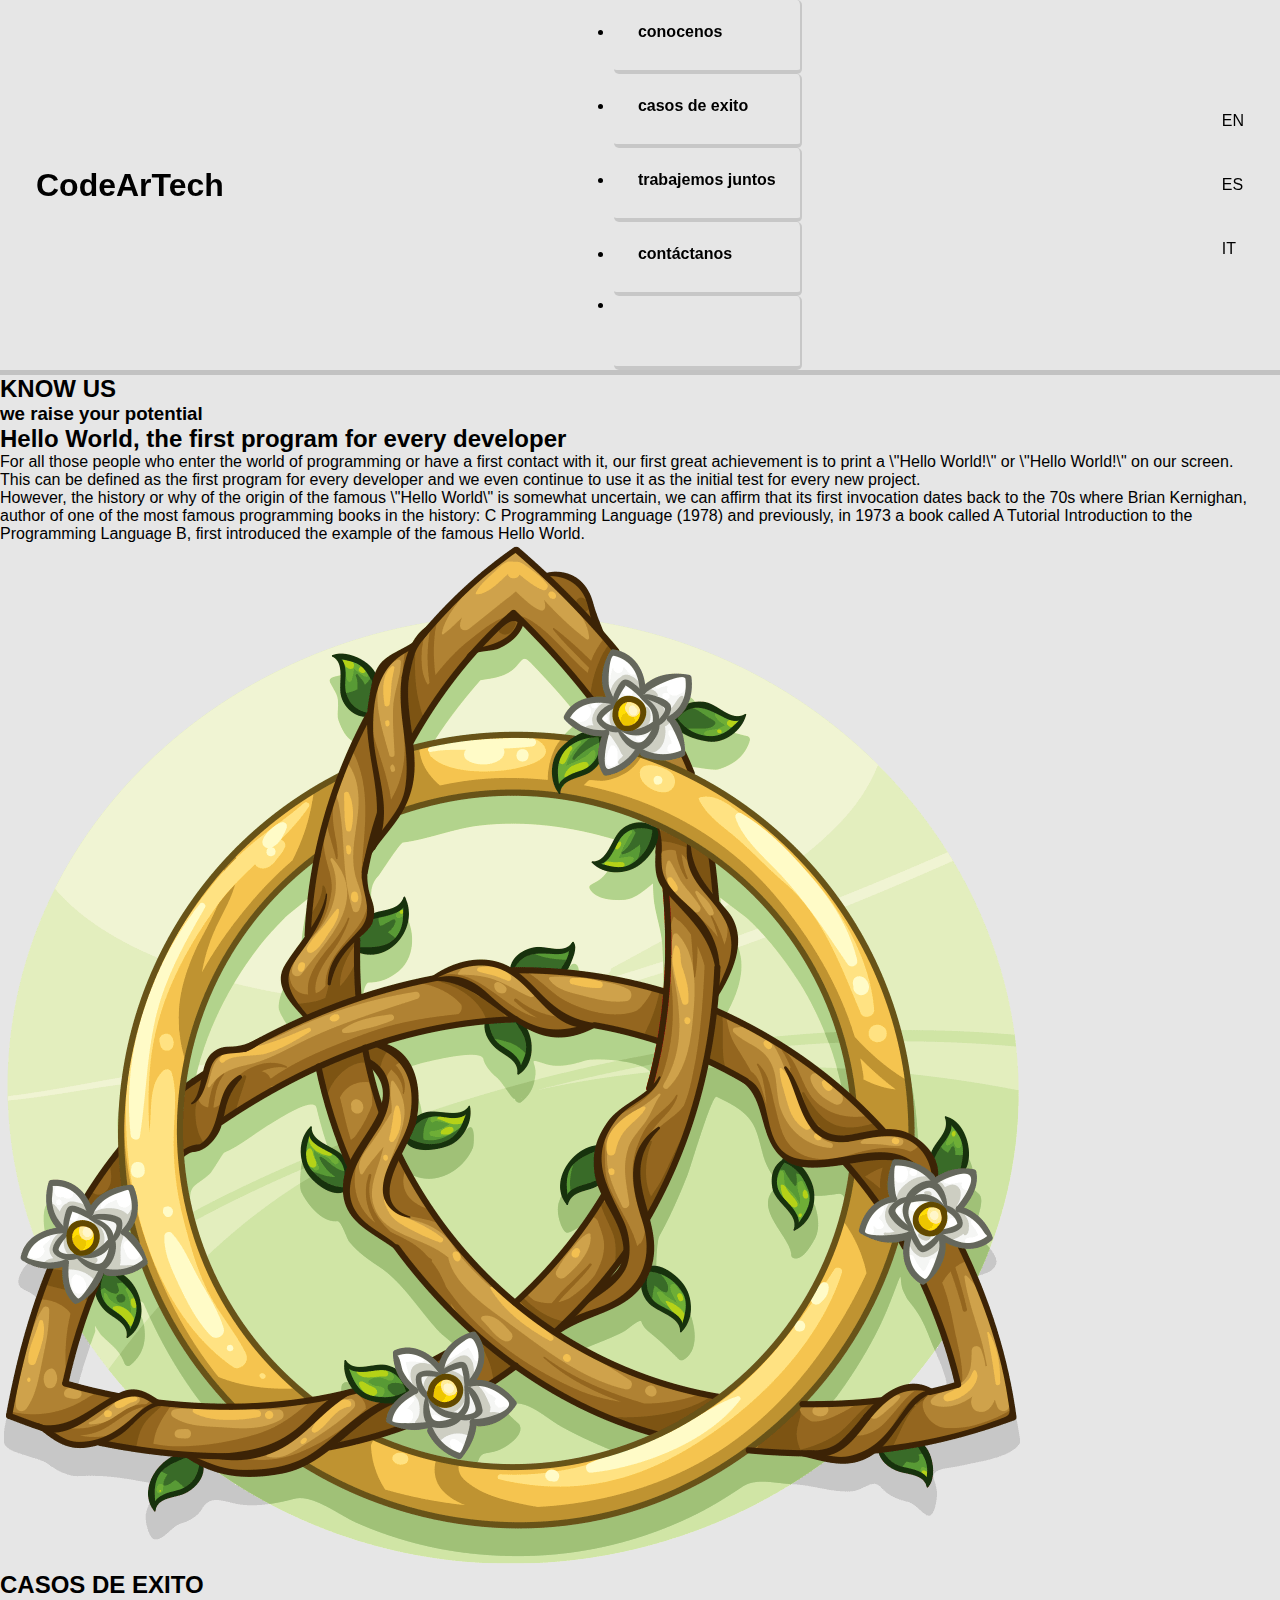
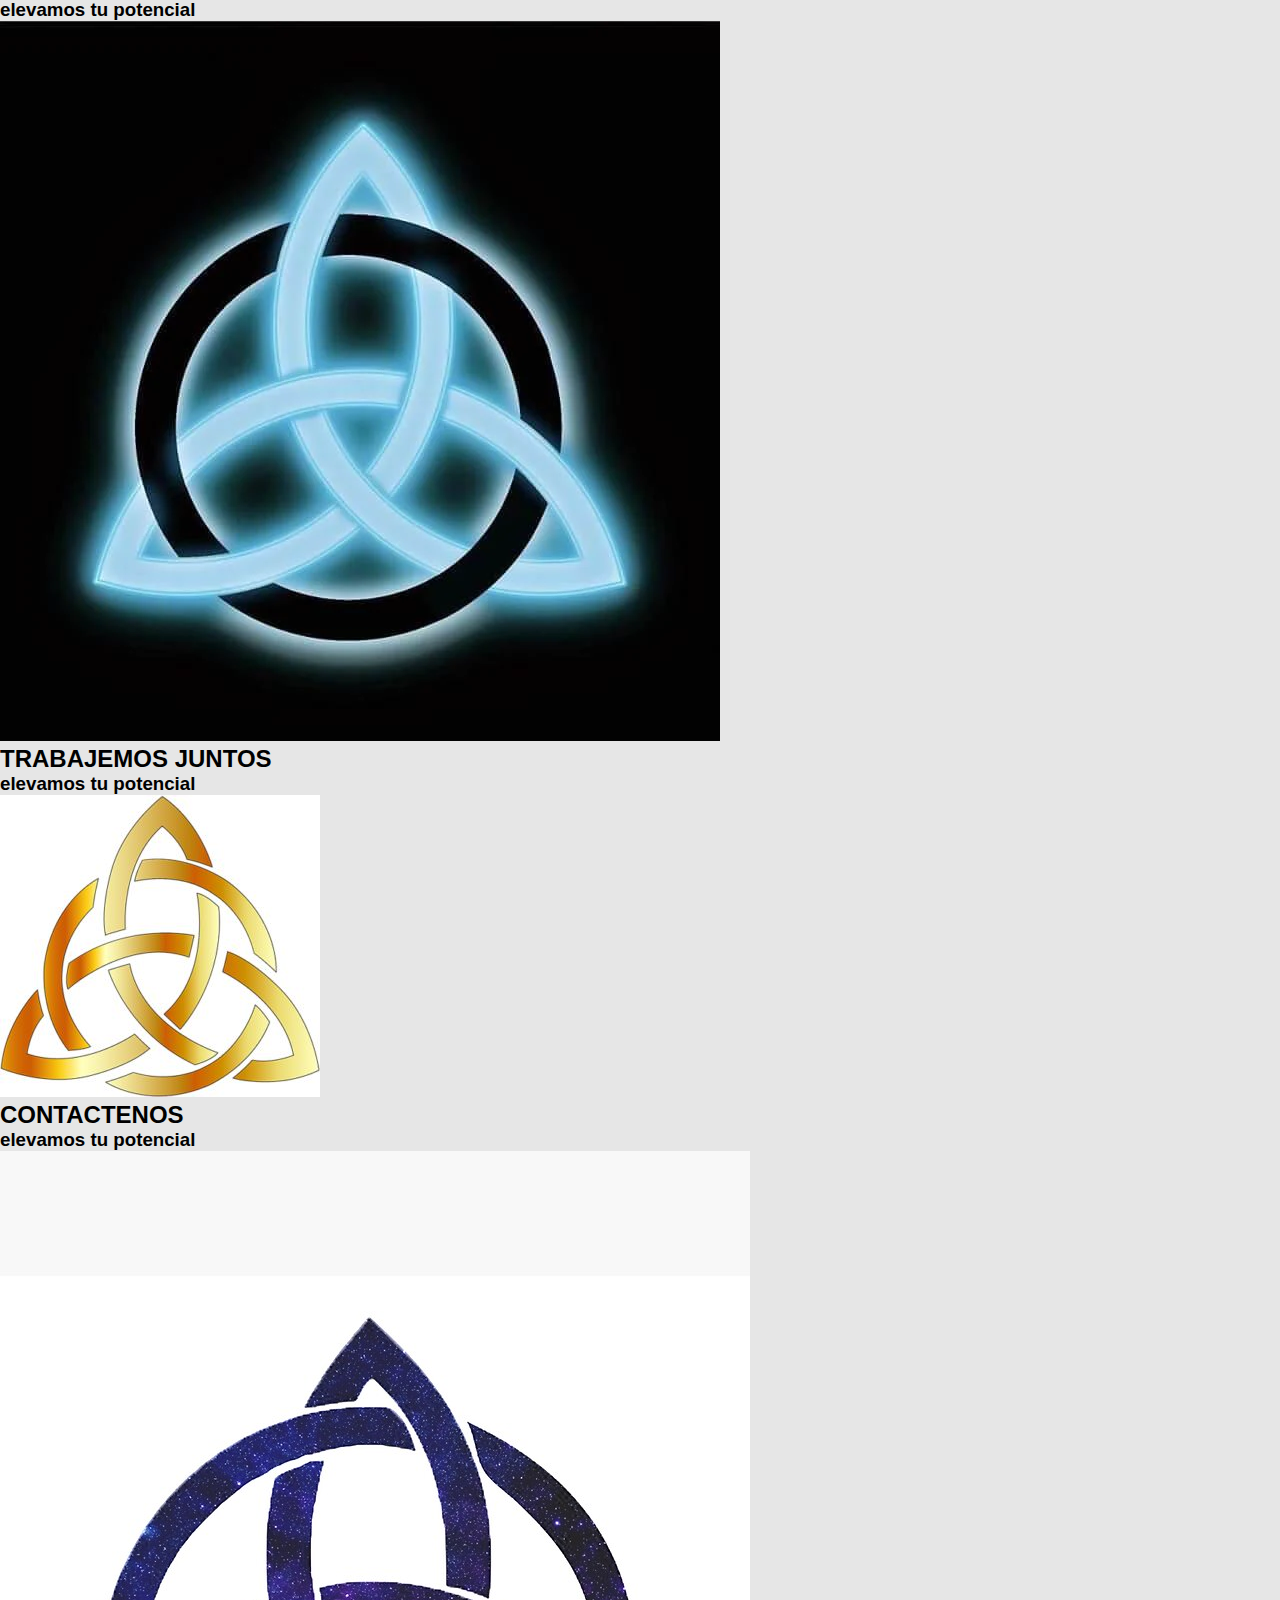
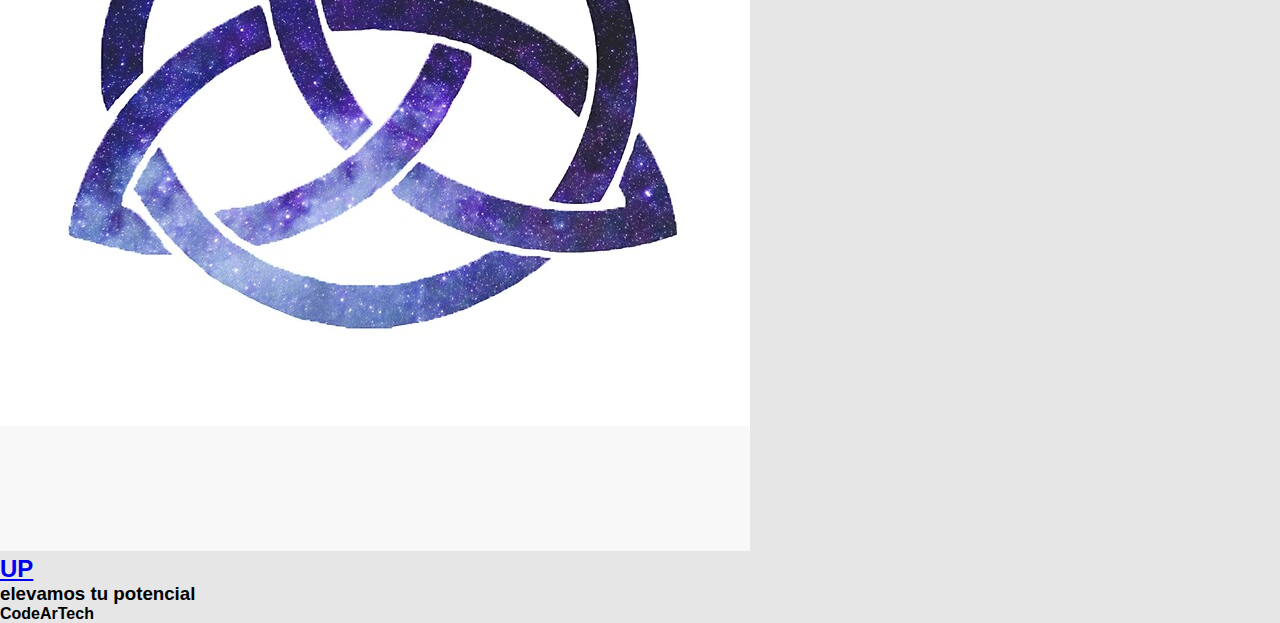
==== index.html @ 5b86128d "Initial commit about CodeAr Tech" ====
<!DOCTYPE html>
<html lang="en">
<head>
    <meta charset="UTF-8">
    <meta http-equiv="X-UA-Compatible" content="IE=edge">
    <meta name="viewport" content="width=device-width, initial-scale=1.0">
    <!--  links -->
    <link rel="stylesheet" href="css/style.css">
    <!--  fonts -->
    <link href="https://fonts.googleapis.com/css2?family=Teko:wght@300&display=swap" rel="stylesheet">
    <title>codeartech</title>
</head>
<body>
    <header class="header container">
        <div>
            <h1 class="h1"><a href="#" title="codeartech" class="a">CodeArTech</a></h1>
        </div>
        <div>
            <nav class="nav">
                <ul class="ul">
                    <li class="li"><a href="#conocenos" class="a">conocenos</a></li>
                    <li class="li"><a href="#casosexito" class="a">casos de exito</a></li>
                    <li class="li"><a href="#trabajemosjuntos" class="a">trabajemos juntos</a></li>
                    <li class="li"><a href="#contactanos" class="a">contáctanos</a></li>
                    <li class="li"><a href="#" class="a"></a></li>
                </ul>
            </nav>
        </div>
        <div class="langWrap">
			<a href="#" language='english' class="active">EN</a>
			<a href="#" language='spanish'>ES</a>
			<a href="#" language='italian'>IT</a>
		</div>
    </header>  

    <main class="main">
        <section class="section" id="conocenos">
            <h2 class="h2 knowUs">KNOW US</h2>
            <h3 class="h3 potential">we raise your potential</h3>
            <div class="content">
                <h2 class="title">Hello World, the first program for every developer</h2>
                <p class="description">For all those people who enter the world of programming or have a first contact with it, our first great achievement is to print a \"Hello World!\" or \"Hello World!\" on our screen. 
                <br>
                This can be defined as the first program for every developer and we even continue to use it as the initial test for every new project. <br>
                However, the history or why of the origin of the famous \"Hello World\" is somewhat uncertain, we can affirm that its first invocation dates back to the 70s where Brian Kernighan, author of one of the most famous programming books in the history: C Programming Language (1978) and previously, in 1973 a book called A Tutorial Introduction to the Programming Language B, first introduced the example of the famous Hello World.</p>
            </div>
            <img src="assets/imgs/triqueta_01.png" alt="triqueta_01">
        </section>

        <section class="section" id="casosexito">
            <h2 class="h2">CASOS DE EXITO</h2>
            <h3 class="h3">elevamos tu potencial</h3>
            <img src="assets/imgs/triqueta_02.webp" alt="triqueta_02">
        </section>

        <section class="section" id="trabajemosjuntos">
            <h2 class="h2">TRABAJEMOS JUNTOS</h2>
            <h3 class="h3">elevamos tu potencial</h3>
            <img src="assets/imgs/triqueta_03.jpg" alt="triqueta_03">
        </section>

        <section class="section" id="contactanos">
            <h2 class="h2">CONTACTENOS</h2>
            <h3 class="h3">elevamos tu potencial</h3>
            <img src="assets/imgs/triqueta_04.jpg" alt="triqueta_04">
        </section>

        <section class="section" id="up">
            <a href="#"><h2 class="h2">UP</h2></a>
            <h3 class="h3">elevamos tu potencial</h3>
        </section>
    </main>
    <footer>
        <h4>CodeArTech</h4>
        
    </footer>
    <script src="js/db.js"></script>
</body>
</html>
---- css/style.css ----
@import url('https://fonts.googleapis.com/css?family=Poppins:200,300,400,500,600,700,800,900&display=swap');
@import url('https://fonts.googleapis.com/css2?family=Montserrat:wght@200;400;600&display=swap');
* {
    margin: 0;
    padding: 0;
}

body {
    background: rgb(230, 230, 230);
    color: #000;
    font-family: 'Monserrat', sans-serif;
    /* font-family: 'Poppins', sans-serif; */
    /* font-family: 'Roboto', sans-serif; */
}

.contenedor {
    width: 100%;
    margin: 0 auto 0 auto;
    /*auto permite centrar nuestra página en forma horizontal*/
    display: grid;
    gap: 20px;
    /*nos ahorramos tenes que poner márgenes entre los elementos*/
    column-gap: 0;

    /*3 columnas: section (con 2 widgets) - sidebar*/
    grid-template-columns: repeat(3, 1fr);

    /*4 filas: header, section, contact-form, footer*/
    grid-template-rows: repeat(4, auto);

    grid-template-areas: "header header header"
        "section section section"
        "codear-info contact contact"
        "footer footer footer";
}

/********* HEADER STYLES *********/
header {
    grid-area: header;
    display: flex;
    align-items: center;
    justify-content: space-between;
    padding: 0 2rem 0 2rem;
    background-color: var(--background-nav);
    border-bottom: solid 5px rgba(0, 0, 0, 0.151);
    position: sticky;
    top: 0;
    z-index: 1;
}

.logo {
    display: flex;
    align-items: center;
}

.img {
    width: 55px;
}

.abrir,
.cerrar {
    display: none;
}

.nav-list {
    list-style-type: none;
    display: flex;
    gap: 1rem;
    border-radius: 0 0 5px 5px;
}

header li {
    font-weight: 800;
    border-bottom: solid 4px rgba(37, 36, 36, 0.151);
    border-right: solid 2px rgba(37, 36, 36, 0.151);
    height: 70px;
    border-radius: 5px;
    margin-right: 30px;
    padding: 0 20px;
}

.nav-list li,
.logo {
    border-radius: 5px;
}

.nav-list li a,
.header a {
    color: rgb(0, 0, 0);
    display: flex;
    padding: 23px 4px;
    text-decoration: none;
}

/*  THEME   DARK  LABEL  -  Estilos del switch */
.header .switch {
    position: relative;
    display: inline-block;
    background-color: var();
    width: 60px;
    height: 34px;
}

.header .switch input {
    opacity: 0;
    width: 0;
    height: 0;
}

.header .switch .deslizar {
    position: absolute;
    cursor: pointer;
    top: 0;
    left: 0;
    right: 0;
    bottom: 0;
    background-color: var(--background-slider);
    /* fondo del slider */
    -webkit-transition: .4s;
    transition: .4s;
    border-radius: 34px;
}

.header .switch .deslizar:before {
    position: absolute;
    content: "";
    height: 26px;
    width: 26px;
    left: 4px;
    bottom: 4px;
    background-color: var(--background-nav);
    /* color del boton */
    -webkit-transition: .4s;
    transition: .4s;
    border-radius: 50%;
}

input:checked+.deslizar {
    background-color: var(--background-slider);
    /* fondo del slider */
}

input:checked+.deslizar:before {
    -webkit-transform: translateX(26px);
    -ms-transform: translateX(26px);
    transform: translateX(26px);
}

/********* MAIN STYLES *********/
.contenedor>div,
.contenedor .header,
.contenedor .section,
.contenedor .slider,
.contenedor .section-2 .contenedor .carrousel,
.contenedor .section-4 {
    padding: 20px;
    border-radius: 4px;
}

.contenedor .codear-info {
    padding: 20px;
    border-radius: 4px 0 0 4px;
}

.contenedor .contact {
    padding: 20px;
    border-radius: 0 4px 4px 0;
}

.contenedor .section-1,
.contenedor .slider,
.contenedor .carrousel {
    margin-bottom: 12px;
}

.contenedor .section-1,
.contenedor .slider,
.contenedor .carrousel,
.contenedor .section-4 {
    padding: 50px 70px;
    grid-area: section;
}

.contenedor .section {
    background: #fff;
    grid-area: section;
}

/* Seccion 1 */
.contenedor .section-1 {
    background: #7eeeba;
}

/* Seccion 2 */
.contenedor .slider {
    background: #f8a81d;
    /* max-width: 120em; */
    padding: 2em;
    /* width: 1280px; */
    overflow: hidden;
}

.contenedor .slider ul {
    display: flex;
    margin-top: 2em;
    /* padding: 2em; */
    width: 400%;
    background: space;
    flex-flow: row nowrap;
    justify-content: space-around;
    align-items: center;
    animation: slide 20s infinite alternate ease-in-out;
}

.contenedor .slider li {
    width: 100%;
    list-style: none;
    /* margin: 1em 0 0; */
    padding: .4em;
    display: flex;
    flex-flow: row nowrap;
    justify-content: center;
    align-items: center;
}

.img_y_texto {
    position: relative;
    display: inline-block;
}

.nombreseccion {
    position: absolute;
    /* top: 30%; */
    color: rgb(0, 0, 0);
    font-weight: 800;
    background-color: #77a0faf8;
    border-radius: 5px;
    border-bottom: #00000096 solid 2px;
    border-right: #00000096 solid 2px;
}

.nombreseccion a {
    text-decoration: none;
}

.contenedor .slider img {
    /* width: calc(100% / 2 - 2em ); */
    min-height: 10vh;
    max-height: 40vw;
    background-color: #00b2e9;
    outline: #00000013 10px solid;
}

@keyframes slide {
    0% {
        margin-left: 0;
    }

    20% {
        margin-left: 0;
    }

    25% {
        margin-left: -100%;
    }

    45% {
        margin-left: -100%;
    }

    50% {
        margin-left: -200%;
    }

    70% {
        margin-left: -200%;
    }

    75% {
        margin-left: -300%;
    }

    100% {
        margin-left: -300%;
    }
}

/* Seccion 3 */
.carrousel {
    background-color: lightskyblue;
    max-width: 120em;
    /* padding: 2em; */
    overflow: hidden;
}

.carrousel h1 {
    text-align: center;
}

.carrousel .grande {
    width: 300%;
    margin-top: 2em;
    background: space;
    background-color: rgba(255, 166, 0, 0.582);
    display: flex;
    flex-flow: row nowrap;
    justify-content: space-around;
    align-items: center;
    padding: 2em 0 2em 0;
    border-radius: 5px;
    outline: #00000013 10px solid;
    /* Transición del carrousel */
    transition: all .5s ease;
    transform: translateX(0%);
}

.carrousel .carr_img {
    width: calc(100% / 3 - 2em);
    min-height: 5vh;
    min-width: 300px;
    max-width: 30vw;
    background-color: lime;
    outline: #00000013 10px solid;
}

.carrousel .puntos {
    width: 100%;
    margin: 1em 0 0;
    padding: .4em;
    display: flex;
    flex-flow: row nowrap;
    justify-content: center;
    align-items: center;
    list-style-type: none;
}

.carrousel .punto {
    width: 2em;
    height: 2em;
    margin: .2em;
}

.carrousel .punto.activo i {
    color: blueviolet !important;
}

/* Seccion 4 */
.contenedor .section-4 {
    background: royalblue;
}

/********/
/********/
@keyframes scroll {
    0% {
        transform: translateX(0);
    }

    100% {
        transform: translateX(calc(-250px * 7));
    }
}

.contenedor .section-4 .slider-block {
    background: transparent;
    /*box-shadow: 0 10px 20px -5px rgba(0, 0, 0, 0.125);*/
    height: 100px;
    margin: auto;
    overflow: hidden;
    position: relative;
    width: 100%;
}

.contenedor .section-4 .slider-block::before,
.contenedor .section-4 .slider-block::after {
    background: linear-gradient(to right, #F9FCFE 0%, rgba(255, 255, 255, 0) 100%);
    content: "";
    height: 100px;
    position: absolute;
    width: 200px;
    z-index: 2;
}

.contenedor .section-4 .slider-block::after {
    right: 0;
    top: 0;
    transform: rotateZ(180deg);
}

.contenedor .section-4 .slider-block::before {
    left: 0;
    top: 0;
}

.contenedor .section-4 .slider-block .slide-track {
    animation: scroll 40s linear infinite;
    display: flex;
    width: calc(250px * 14);
}

.contenedor .section-4 .slider-block .slide-block {
    height: 100px;
    width: 250px;
}

.contenedor .section-4 .slider-block {
    background: transparent;
    /*box-shadow: 0 10px 20px -5px rgba(0, 0, 0, 0.125);*/
    height: 100px;
    margin: auto;
    overflow: hidden;
    position: relative;
    width: 100%;
}

.contenedor .section-4 .slider-block::before,
.contenedor .section-4 .slider-block::after {
    background: linear-gradient(to right, #F9FCFE 0%, rgba(255, 255, 255, 0) 100%);
    content: "";
    height: 100px;
    position: absolute;
    width: 200px;
    z-index: 2;
}

/****************
    contact     form
*****************/
.codear-info {
    background: rgb(97, 177, 243);
    /* agrego imagen fondo del tamanio de caja codear-info mas propiedades */
    background-image: url("../assets/imgs/remote_workers_at_lake.jpg");
    background-size: cover;
    background-repeat: no-repeat;
    background-position: center center;

    grid-area: codear-info;
    letter-spacing: 1px;
}

.codear-info span,
.header span,
footer span {
    color: aliceblue;
}

.codear-info h2,
.codear-info ul {
    color: #fff;
    margin: 0 0 1rem 0;
    text-align: center;
    list-style: none;
}

.codear-info ul li {
    list-style: none;
    padding: 0;
    text-align: left;
}

.codear-info h2,
.header h2,
footer h2 {
    color: rgb(22, 53, 104);
}

/****************
    Form styles
*****************/
.contact {
    background: lightskyblue;
    grid-area: contact;
}

.contact form {
    display: grid;
    grid-template-columns: 1fr 1fr;
    grid-gap: 20px;
}

.contact p {
    margin: 00;
}

.contact label {
    display: block;
}

.contact .full {
    grid-column: 1/3;
}

.contact input,
.contact textarea,
.contact button {
    width: 90%;
    border: 1px solid #FDD692;
    padding: 1em;
}

.contact button {
    background: rgb(97, 177, 243);
    cursor: pointer;
    border: 0;
    text-transform: capitalize;
    font-weight: 800;
}

/******ANIMACIÓN/TRANSICIÓN********/

.contact button:hover,
.contact button:focus {
    background: rgb(1, 62, 160);
    color: #fff;
    transition: 1s ease-in-out;
}

.nav-list li:hover,
.logo:hover,
.valor:hover,
.casos:hover,
.conocenos:hover,
.contactanos:hover {
    background: rgba(65, 105, 225, 0.171);
    color: #fff;
    transition: 0.5s ease-in-out;
}

.redes i:hover {
    color: rgb(65, 105, 225) !important;
}

/*  FIN     contact     form    */

/***************
 FOOTER
 **************/
.footer {
    background: rgb(82, 133, 243);
    color: #fff;
    text-decoration: none;
    font-size: 12px;
    grid-area: footer;
    font-weight: bold;
    background-color: var(--background-nav);
    border-top: solid 5px rgba(0, 0, 0, 0.151);
    border-bottom: var(--background) solid 50px;
    border-radius: 5px 5px 0 0;
    display: grid;
    gap: 10px;
    padding: 10px;
    grid-template-columns: 1fr 2fr 2fr 2fr;
    grid-template-areas: 'brand copyright valor conocenos'
        'brand copyright valor contactanos'
        'brand copyright casos redes'
    ;
}

footer img {
    height: 120px;
    display: block;
    margin-left: auto;
    margin-right: auto;
}

.footer_img {
    grid-area: brand;
    height: 125px;
    border: 0;
}

.casos {
    grid-area: casos;
    padding: 1rem;

}

.valor {
    grid-area: valor;
    padding: 1rem;
}

.conocenos {
    grid-area: conocenos;
    padding: 1rem;
}

.contactanos {
    grid-area: contactanos;
    padding: 1rem;
}

.copyright {
    grid-area: copyright;
    padding-top: 10px;
}

.redes {
    grid-area: redes;
}

.redes i {
    font-size: 20px;
    margin-bottom: 10px;
}

footer div {
    border-bottom: solid 4px rgba(37, 36, 36, 0.151);
    border-right: solid 2px rgba(37, 36, 36, 0.151);
}

footer a {
    text-decoration: none;
}

.redes a:hover {
    color: blue;
}



/****************
Media Queeries
*****************/

/* Diseño responsive para tablets (landscape) */
@media screen and (max-width: 800px) {
    .contenedor {
        grid-template-areas: "header header header"
            "section section section"
            "codear-info codear-info codear-info"
            "contact contact contact"
            "footer footer footer";
    }



    .abrir,
    .cerrar {
        display: block;
        border: 0;
        font-size: 1.24rem;
        background-color: transparent;
        cursor: pointer;
    }


    .nav {
        opacity: 0;
        visibility: hidden;
        display: flex;
        flex-direction: column;
        align-items: end;
        gap: 1rem;
        position: absolute;
        top: 0;
        right: 0;
        background-color: rgb(1, 26, 48);
        border-radius: 5px;
        padding: 2rem;
        box-shadow: 0 0 0 100vmax rgba(0, 0, 0, 0.5);
    }

    .nav.visible {
        opacity: 1;
        visibility: visible;
    }

    .nav-list {
        flex-direction: column;
        align-items: end;
        border-bottom: solid 4px rgba(37, 36, 36, 0.151);
        border-right: solid 2px rgba(37, 36, 36, 0.151);
    }

    .nav-list li {
        border-bottom: solid 4px rgba(138, 135, 135, 0.151);
        border-right: solid 2px rgba(138, 135, 135, 0.151);
    }

    .nav-list li a {
        color: #ecececec;

    }

    .footer {
        grid-template-columns: auto;
        grid-template-areas: 'brand copyright copyright valor'
            'brand copyright copyright casos'
            'conocenos contactanos redes redes';
    }

    .footer_img {
        border-bottom: solid 4px rgba(37, 36, 36, 0.151);
    }

    .conocenos,
    .contactanos {
        padding: 16px;
    }
}



/* Diseño responsive para celulares (landscape) y tablets (portrait) */
@media screen and (max-width: 600px) {
    .contenedor {
        grid-template-areas: "header header header"
            "section section section"
            "codear-info codear-info codear-info"
            "contact contact contact"
            "footer footer footer";
        grid-gap: 20px;
    }

    .codear-info {
        background: rgb(97, 177, 243);
        grid-area: codear-info;
        letter-spacing: 3px;
    }

    form p {
        display: grid;
        grid-column: 1/3;
    }

    .footer {
        grid-template-areas: 'brand brand copyright copyright'
            'valor casos conocenos contactanos'
            'redes redes redes redes';
    }

    .redes {
        text-align: center;
    }

    .casos,
    .valor,
    .conocenos,
    .contactanos {
        margin: 0;
        padding: 0;
        text-align: center;
        min-height: 3rem;
    }

    .copyright {
        padding: 5;
    }
}




/* Diseño responsive para celulares (portrait) */
@media screen and (max-width: 400px) {
    .contenedor {
        grid-template-areas: "header header header"
            "section section section"
            "codear-info codear-info codear-info"
            "contact contact contact"
            "footer footer footer";
        grid-gap: 20px;
    }

    .footer {
        grid-template-areas: 'brand brand brand brand'
            'copyright copyright copyright copyright'
            'valor valor casos casos'
            'conocenos conocenos contactanos contactanos'
            'redes redes redes redes';
    }

    .codear-info {
        background: rgb(97, 177, 243);
        grid-area: codear-info;
        letter-spacing: 3px;
    }

    footer img {
        height: 70px;
    }

    .footer_img {
        border: 0;
    }

    .footer div {
        height: min-content;

    }

    .copyright {
        text-align: center;
        padding: 0;
    }

    .conocenos,
    .contactanos,
    .casos,
    .valor {
        padding: 5px;
    }

}
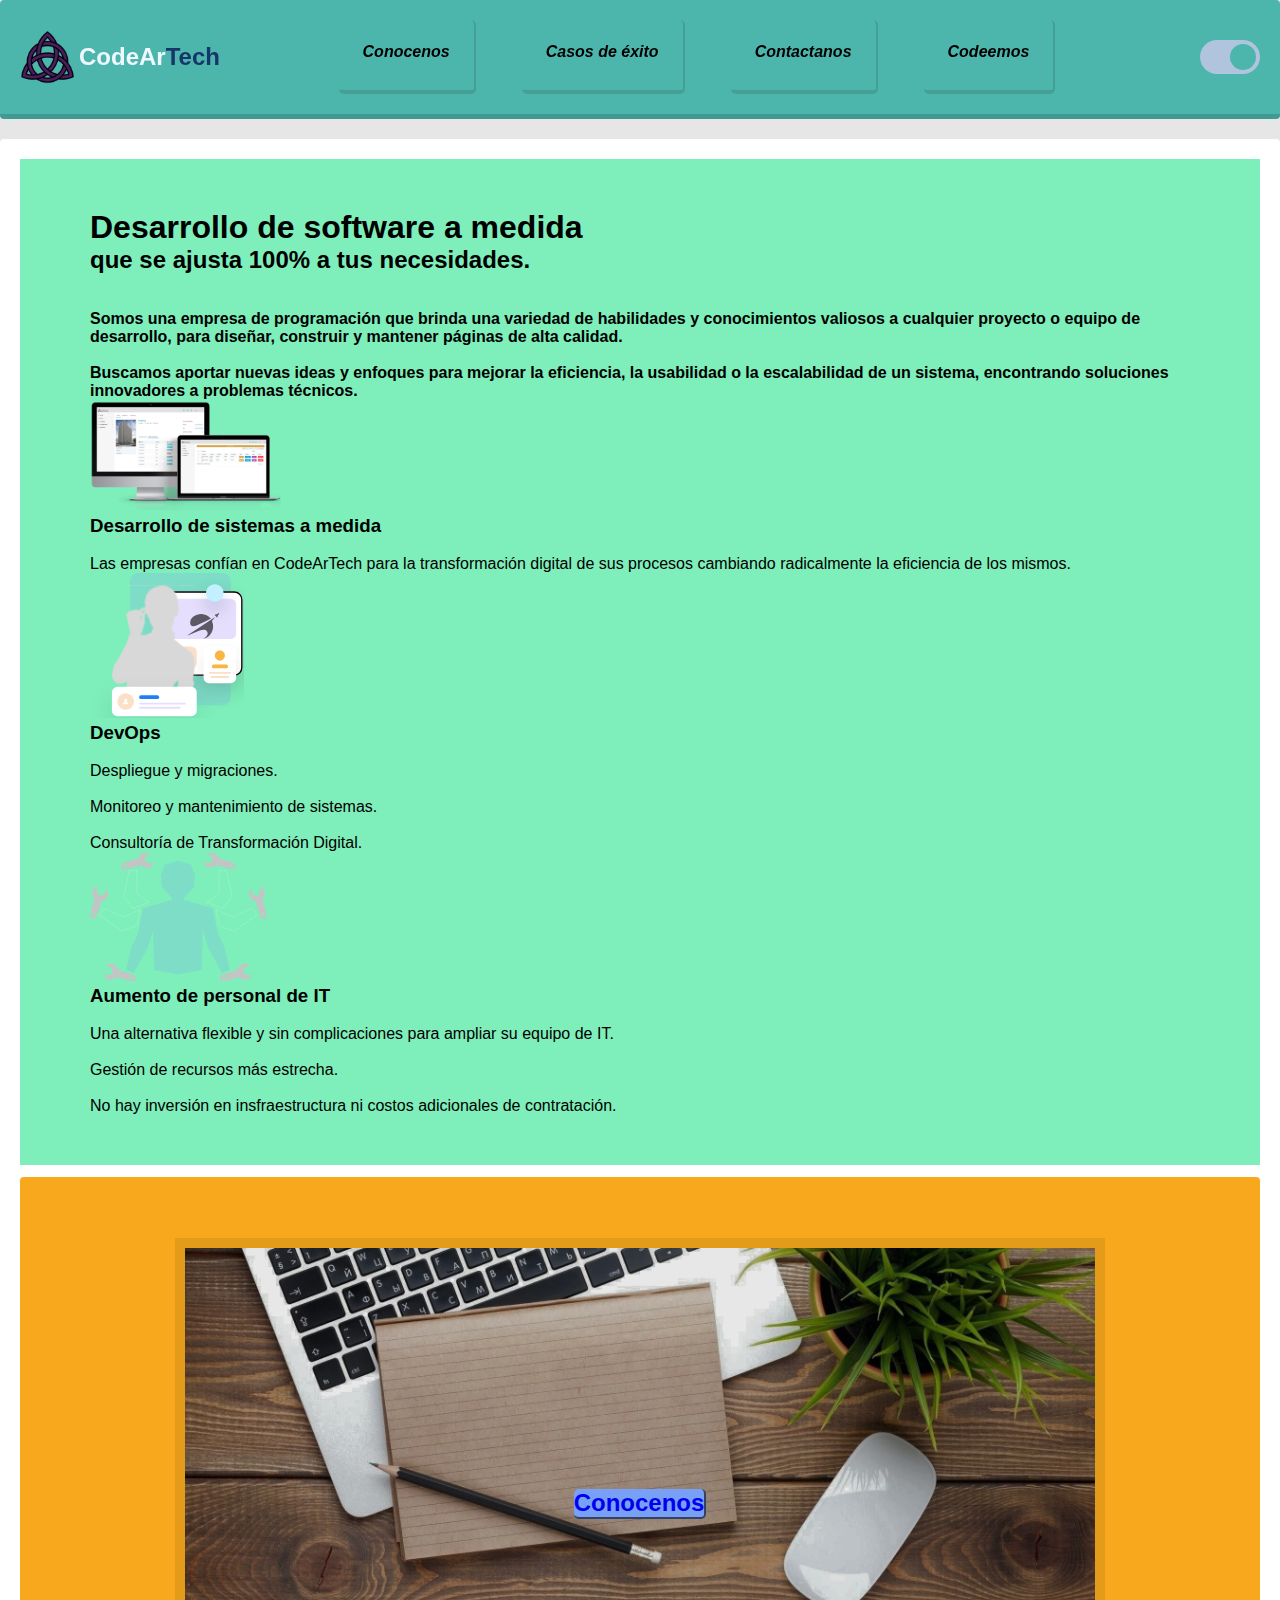
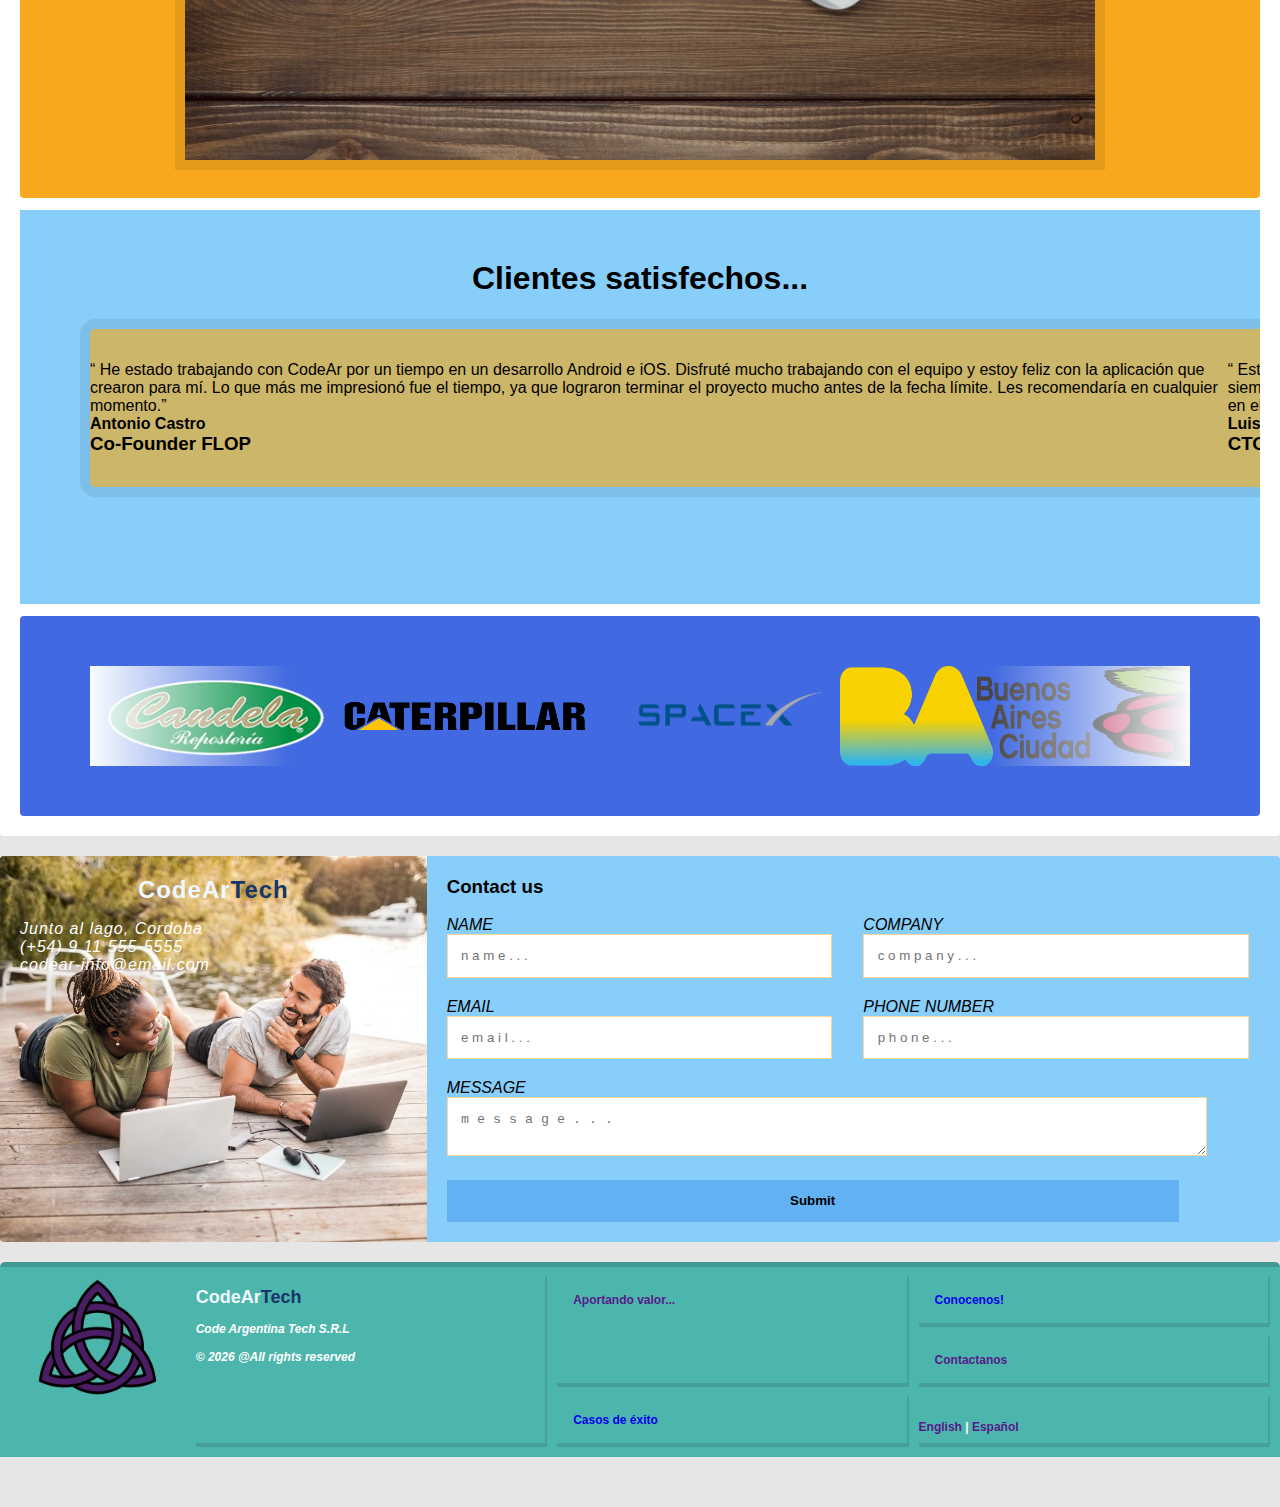
==== commit 891d7f74: "Actualizando index" ====
--- a/index.html
+++ b/index.html
@@ -1,79 +1,379 @@
 <!DOCTYPE html>
 <html lang="en">
+
 <head>
     <meta charset="UTF-8">
     <meta http-equiv="X-UA-Compatible" content="IE=edge">
     <meta name="viewport" content="width=device-width, initial-scale=1.0">
-    <!--  links -->
+    <!--    css     -->
     <link rel="stylesheet" href="css/style.css">
-    <!--  fonts -->
-    <link href="https://fonts.googleapis.com/css2?family=Teko:wght@300&display=swap" rel="stylesheet">
-    <title>codeartech</title>
+    <link rel="stylesheet" href="css/mode_dark_light.css">
+    <!--    fonts   -->
+    <link href="https://fonts.googleapis.com/css2?family=Roboto:wght@100;400&display=swap" rel="stylesheet">
+    <script src="https://kit.fontawesome.com/75770889d9.js" crossorigin="anonymous"></script>
+    <!--    js      defer   -->
+    <script src="js/theme.js" type="text/javascript" defer></script>
+    <title>CodearTech - Home</title>
 </head>
+
 <body>
-    <header class="header container">
-        <div>
-            <h1 class="h1"><a href="#" title="codeartech" class="a">CodeArTech</a></h1>
-        </div>
-        <div>
-            <nav class="nav">
-                <ul class="ul">
-                    <li class="li"><a href="#conocenos" class="a">conocenos</a></li>
-                    <li class="li"><a href="#casosexito" class="a">casos de exito</a></li>
-                    <li class="li"><a href="#trabajemosjuntos" class="a">trabajemos juntos</a></li>
-                    <li class="li"><a href="#contactanos" class="a">contáctanos</a></li>
-                    <li class="li"><a href="#" class="a"></a></li>
+    <div class="contenedor">
+
+        <!-- Encabezado o Header -->
+        <header class="header">
+
+            <div class="logo">
+                <img class="img" src="assets/imgs/triqueta.png" alt="triqueta">
+                <a href="index.html">
+                    <h2><span>CodeAr</span>Tech</h2>
+                </a>
+            </div>
+
+            <button class="abrir" id="abrir">
+                <i class="fa-solid fa-bars" style="color: #000000;"></i>
+            </button>
+
+            <!-- Menú -->
+            <nav class="nav" id="nav">
+                <button class="cerrar" id="cerrar">
+                    <i class="fa-solid fa-xmark" style="color: #e3eaf4;"></i>
+                </button>
+                <ul class="nav-list">
+                    <li id="myLinks"><a href="know_us.html"><i>Conocenos</i></a></li>
+                    <li id="myLinks"><a href="success_stories.html"><i>Casos de éxito</i></a></li>
+                    <li id="myLinks"><a href=""><i>Contactanos</i></a></li>
+                    <li id="myLinks"><a href=""><i>Codeemos</i></a></li>
                 </ul>
             </nav>
+            <!--  THEME  -->
+            <label class="switch">
+                <input type="checkbox" id="deslizar" checked>
+                <span class="deslizar"></span>
+            </label>
+
+        </header>
+
+        <main class="section">
+
+            <!--    1) QUé valores aportamos      -->
+            <div class="section-1">
+                <h1>Desarrollo de software a medida</h1>
+                <h2>que se ajusta 100% a tus necesidades.</h2><br><br>
+                <p><b> Somos una empresa de programación que brinda una variedad de habilidades y conocimientos valiosos
+                        a cualquier proyecto o equipo de desarrollo, para diseñar, construir y mantener páginas de alta
+                        calidad.
+                        <br>
+                        <br>
+                        Buscamos aportar nuevas ideas y enfoques para mejorar la eficiencia, la usabilidad o la
+                        escalabilidad de un sistema, encontrando soluciones innovadores a problemas técnicos.
+                    </b></p>
+                <div class="valor1">
+                    <img src="assets/imgs/valor1.svg" alt="valor1">
+                    <div>
+                        <h3>Desarrollo de sistemas a medida</h3><br>
+                        <p>Las empresas confían en CodeArTech para la transformación digital de sus procesos cambiando
+                            radicalmente la eficiencia de los mismos.</p>
+                    </div>
+                </div>
+                <div class="valor2">
+                    <img src="assets/imgs/valor2.svg" alt="valor2">
+                    <div>
+                        <h3>DevOps</h3> <br>
+                        <p>Despliegue y migraciones. <br><br> Monitoreo y mantenimiento de sistemas. <br><br>
+                            Consultoría de Transformación Digital.</p>
+                    </div>
+                </div>
+                <div class="valor3">
+                    <img src="assets/imgs/valor3.svg" alt="valor3">
+                    <div>
+                        <h3>Aumento de personal de IT</h3><br>
+                        <p>Una alternativa flexible y sin complicaciones para ampliar su equipo de IT. <br> <br>Gestión
+                            de recursos más estrecha. <br><br> No hay inversión en insfraestructura ni costos
+                            adicionales de contratación.</p>
+                    </div>
+                </div>
+
+
+            </div>
+
+
+            <!--    2) Carrusel automatico secciones     -->
+            <div class="slider">
+                <!-- <div><h1>Seccion 2</h1></div> -->
+                <ul>
+                    <li class="img_y_texto">
+                        <img src="assets/imgs/Conocenoss.png" alt="conocenos">
+                        <h2 class="nombreseccion">
+                            <a href="know_us.html">Conocenos
+                        </h2>
+                        </a>
+                    </li>
+                    <li class="img_y_texto">
+                        <img src="assets/imgs/casos_de_exito.jpg" alt="negocios">
+                        <h2 class="nombreseccion">
+                            <a href="success_stories.html">Casos de éxito
+                        </h2>
+                        </a>
+                    </li>
+                    <li class="img_y_texto">
+                        <img src="assets/imgs/Contact_us.jpg" alt="contacto">
+                        <h2 class="nombreseccion">
+                            <a href="#">
+                                Contactanos
+                        </h2>
+                        </a>
+                    </li>
+                    <li class="img_y_texto">
+                        <img src="assets/imgs/codea.png" alt="busqueda_trabajo">
+                        <h2 class="nombreseccion">
+                            <a href="#">¡Codeá con nosotros!
+                        </h2>
+                        </a>
+                    </li>
+                </ul>
+            </div>
+
+            <!--   3) Carrousel manual: opiniones clientes -->
+            <div class="carrousel">
+                <h1>Clientes satisfechos...</h1>
+                <div class="grande">
+                    <div>
+                        <p class="opiniones">“ He estado trabajando con CodeAr por un tiempo en un desarrollo Android e
+                            iOS. Disfruté mucho trabajando con el equipo y estoy feliz con la aplicación que crearon
+                            para mí. Lo que más me impresionó fue el tiempo, ya que lograron terminar el proyecto mucho
+                            antes de la fecha límite. Les recomendaría en cualquier momento.”
+                        </p>
+                        <h4>Antonio Castro</h4>
+                        <h3>Co-Founder FLOP</h3>
+                    </div>
+                    <div>
+                        <p class="opiniones">“ Estoy muy agradecido a CodeAr por ayudarme con el desarrollo de software
+                            de mi empresa. Desde el momento en que presenté mi solicitud hasta la entrega, siempre fui
+                            informado sobre los siguientes pasos. Los resultados del proyecto superaron mis expectativas
+                            más optimistas y espero trabajar más proyectos con ellos en el futuro. ”</p>
+                        <h4>Luis Delgado</h4>
+                        <h3>CTO Virket </h3>
+                    </div>
+                    <div>
+                        <p class="opiniones">“ CodeArTech, un equipo con sentido del valor muy importante para mí.
+                            Contar con su profesionalidad y rapidez en solucionar cualquier incidencia, me da mucha
+                            tranquilidad. Ademas si tienes cualquier incidencia intentan solucionartelo lo antes
+                            posible. Muy recomendable. GRACIAS. ”</p>
+                        <h4>Sebastian Escalante</h4>
+                        <h3>CEO All Sports</h3>
+                    </div>
+                </div>
+                <ul class="puntos">
+                    <li class="punto"><i class="fa-sharp fa-solid fa-circle-dot" style="color: #e3eaf4;"></i></li>
+                    <li class="punto"><i class="fa-sharp fa-solid fa-circle-dot" style="color: #e3eaf4;"></i></li>
+                    <li class="punto"><i class="fa-sharp fa-solid fa-circle-dot" style="color: #e3eaf4;"></i></li>
+                </ul>
+            </div>
+
+
+            <!--   4) Brands de empresas     -->
+            <div class="section-4">
+                <div class="slider-block">
+                    <div class="slide-track">
+                        <div class="slide-block">
+                            <a href="http://www.reposteriacandela.com.ar/" target="_blank" rel="noopener noreferrer">
+                                <img src="assets/imgs/candela_cafe_mate.png" height="100" width="250"
+                                    alt="Candela_Cafe_Mate" />
+                            </a>
+                        </div>
+                        <div class="slide-block">
+                            <a href="https://www.caterpillar.com/" target="_blank" rel="noopener noreferrer">
+                                <img src="assets/imgs/Caterpillar-Logo.png" height="100" width="250"
+                                    alt="Caterpillar-Logo" />
+                            </a>
+                        </div>
+                        <div class="slide-block">
+                            <a href="https://www.spacex.com/" target="_blank" rel="noopener noreferrer">
+                                <img src="assets/imgs/space-x-logo.png" height="100" width="250" alt="space-x-logo" />
+                            </a>
+                        </div>
+                        <div class="slide-block">
+                            <a href="https://buenosaires.gob.ar/inicio/" target="_blank" rel="noopener noreferrer">
+                                <img src="assets/imgs/Ciudad_de_Buenos_Aires_logo.png" height="100" width="250"
+                                    alt="Ciudad_de_Buenos_Aires_logo" />
+                            </a>
+                        </div>
+                        <div class="slide-block">
+                            <a href="https://www.raspberrypi.org/" target="_blank" rel="noopener noreferrer">
+                                <img src="assets/imgs/raspberry_pi_logo.png" height="100" width="250"
+                                    alt="raspberry_pi_logo" />
+                            </a>
+                        </div>
+                        <div class="slide-block">
+                            <a href="https://www.netflix.com" target="_blank" rel="noopener noreferrer">
+                                <img src="assets/imgs/netflix.png" height="100" width="250" alt="netflix_logo" />
+                            </a>
+                        </div>
+                        <div class="slide-block">
+                            <a href="https://aws.amazon.com/es/" target="_blank">
+                                <img src="assets/imgs/amazon.png" height="100" width="250" alt="aws_logo" />
+                            </a>
+                        </div>
+                        <div class="slide-block">
+                            <a href="https://www.nutella.com" target="_blank" rel="noopener noreferrer">
+                                <img src="assets/imgs/logo-nutella.png" height="100" width="250"
+                                    alt="nutella_logo" />
+                            </a>
+                        </div>
+                        <div class="slide-block">
+                            <a href="http://www.reposteriacandela.com.ar/" target="_blank" rel="noopener noreferrer">
+                                <img src="assets/imgs/candela_cafe_mate.png" height="100" width="250"
+                                    alt="Candela_Cafe_Mate" />
+                            </a>
+                        </div>
+                        <div class="slide-block">
+                            <a href="https://www.caterpillar.com/" target="_blank" rel="noopener noreferrer">
+                                <img src="assets/imgs/Caterpillar-Logo.png" height="100" width="250"
+                                    alt="Caterpillar-Logo" />
+                            </a>
+                        </div>
+                        <div class="slide-block">
+                            <a href="https://www.spacex.com/" target="_blank" rel="noopener noreferrer">
+                                <img src="assets/imgs/space-x-logo.png" height="100" width="250" alt="space-x-logo" />
+                            </a>
+                        </div>
+                        <div class="slide-block">
+                            <a href="https://buenosaires.gob.ar/inicio/" target="_blank" rel="noopener noreferrer">
+                                <img src="assets/imgs/Ciudad_de_Buenos_Aires_logo.png" height="100" width="250"
+                                    alt="Ciudad_de_Buenos_Aires_logo" />
+                            </a>
+                        </div>
+                        <div class="slide-block">
+                            <a href="https://www.raspberrypi.org/" target="_blank" rel="noopener noreferrer">
+                                <img src="assets/imgs/raspberry_pi_logo.png" height="100" width="250"
+                                    alt="raspberry_pi_logo" />
+                            </a>
+                        </div>
+                        <div class="slide-block">
+                            <a href="https://www.netflix.com" target="_blank" rel="noopener noreferrer">
+                                <img src="assets/imgs/netflix.png" height="100" width="250" alt="netflix_logo" />
+                            </a>
+                        </div>
+                        <div class="slide-block">
+                            <a href="https://aws.amazon.com/es/" target="_blank">
+                                <img src="assets/imgs/amazon.png" height="100" width="250" alt="aws_logo" />
+                            </a>
+                        </div>
+                        <div class="slide-block">
+                            <a href="">
+                                <img src="assets/imgs/logo-nutella-256.png" height="100" width="250"
+                                    alt="nutella_logo" />
+                            </a>
+                        </div>
+
+                    </div>
+                </div>
+            </div>
+        </main>
+
+        <!--    contact     form    -->
+        <div class="codear-info">
+            <h2><span>CodeAr</span>Tech</h2>
+            <ul>
+                <li><i class="fa-solid fa-road"></i><i> Junto al lago, Cordoba</i></li>
+                <li><i class="fa-brands fa-whatsapp fa-lg"></i><i> (+54) 9 11 555-5555</i></li>
+                <li><i class="fa-solid fa-envelope"></i> <i>codear-info@email.com</i></li>
+            </ul>
         </div>
-        <div class="langWrap">
-			<a href="#" language='english' class="active">EN</a>
-			<a href="#" language='spanish'>ES</a>
-			<a href="#" language='italian'>IT</a>
-		</div>
-    </header>  
-
-    <main class="main">
-        <section class="section" id="conocenos">
-            <h2 class="h2 knowUs">KNOW US</h2>
-            <h3 class="h3 potential">we raise your potential</h3>
-            <div class="content">
-                <h2 class="title">Hello World, the first program for every developer</h2>
-                <p class="description">For all those people who enter the world of programming or have a first contact with it, our first great achievement is to print a \"Hello World!\" or \"Hello World!\" on our screen. 
+
+        <div class="contact">
+            <h3>Contact us</h3>
+            <br>
+            <form>
+                <p>
+                    <label><i>NAME</i></label>
+                    <input type="text" name="name" required placeholder="n a m e . . .">
+                </p>
+                <p>
+                    <label><i>COMPANY</i></label>
+                    <input type="text" name="company" required placeholder="c o m p a n y . . .">
+                </p>
+                <p>
+                    <label><i>EMAIL</i></label>
+                    <input type="email" name="email" required placeholder="e m a i l . . .">
+                </p>
+                <p>
+                    <label><i>PHONE NUMBER</i></label>
+                    <input type="text" name="phone" placeholder="p h o n e . . .">
+                </p>
+                <p class="full">
+                    <label><i>MESSAGE</i></label>
+                    <textarea name="message" cols="5" required placeholder="m e s s a g e . . ."></textarea>
+                </p>
+                <p class="full">
+                    <button type="submit">Submit</button>
+                </p>
+            </form>
+        </div>
+
+        <!--    contact     form    -->
+
+        <footer class="footer">
+            <div class="footer_img">
+                <img src="assets/imgs/triqueta.png" alt="triqueta">
+            </div>
+            <div class="copyright">
+                <h2><span>CodeAr</span>Tech</h2></a> <br>
+                <i>
+                    <p>Code Argentina Tech S.R.L </p> <br>
+                    <p> <!--  script que actualiza el año al actual  -->
+                        <script type="text/javascript">
+                            copyright = new Date();
+                            update = copyright.getFullYear(); document.write("© " + update + " " + "@All rights reserved");
+                        </script>
+                    </p><br>
+                </i>
+            </div>
+            <div class="casos">
+                <a href="success_stories.html">Casos de éxito</a>
+            </div>
+            <div class="valor">
+                <a href="">Aportando valor...</a>
+            </div>
+            <div class="conocenos">
+                <a href="know_us.html">Conocenos!</a>
+            </div>
+            <div class="contactanos">
+                <a href="">Contactanos</a>
+            </div>
+            <div class="redes">
+                <a href="https://www.instagram.com/" target="_blank">
+                    <i class="fa-brands fa-instagram fa-lg" style="color: #ffffff;"></i>
+                </a>
+                <a href="https://twitter.com" target="_blank">
+                    <i class="fa-brands fa-twitter" style="color: #ffffff;"></i>
+                </a>
+                <a href="https://www.linkedin.com" target="_blank">
+                    <i class="fa-brands fa-linkedin" style="color: #ffffff;"></i>
+                </a>
+                <a href="https://discord.com" target="_blank">
+                    <i class="fa-brands fa-discord" style="color: #ffffff;"></i>
+                </a>
+                <a href="https://web.telegram.org" target="_blank">
+                    <i class="fa-brands fa-telegram" style="color: #ffffff;"></i>
+                </a>
                 <br>
-                This can be defined as the first program for every developer and we even continue to use it as the initial test for every new project. <br>
-                However, the history or why of the origin of the famous \"Hello World\" is somewhat uncertain, we can affirm that its first invocation dates back to the 70s where Brian Kernighan, author of one of the most famous programming books in the history: C Programming Language (1978) and previously, in 1973 a book called A Tutorial Introduction to the Programming Language B, first introduced the example of the famous Hello World.</p>
-            </div>
-            <img src="assets/imgs/triqueta_01.png" alt="triqueta_01">
-        </section>
-
-        <section class="section" id="casosexito">
-            <h2 class="h2">CASOS DE EXITO</h2>
-            <h3 class="h3">elevamos tu potencial</h3>
-            <img src="assets/imgs/triqueta_02.webp" alt="triqueta_02">
-        </section>
-
-        <section class="section" id="trabajemosjuntos">
-            <h2 class="h2">TRABAJEMOS JUNTOS</h2>
-            <h3 class="h3">elevamos tu potencial</h3>
-            <img src="assets/imgs/triqueta_03.jpg" alt="triqueta_03">
-        </section>
-
-        <section class="section" id="contactanos">
-            <h2 class="h2">CONTACTENOS</h2>
-            <h3 class="h3">elevamos tu potencial</h3>
-            <img src="assets/imgs/triqueta_04.jpg" alt="triqueta_04">
-        </section>
-
-        <section class="section" id="up">
-            <a href="#"><h2 class="h2">UP</h2></a>
-            <h3 class="h3">elevamos tu potencial</h3>
-        </section>
-    </main>
-    <footer>
-        <h4>CodeArTech</h4>
-        
-    </footer>
-    <script src="js/db.js"></script>
+                <a href="">English </a>|<a href=""> Español</a>
+
+            </div>
+
+        </footer>
+
+    </div>
+    <script src="./js/index.js"></script>
 </body>
-</html>+
+</html>
+<!--
+    CAMBIOS REALIZADOS:
+    @ Se agrego theme en header y css, se agrego js para theme. 
+    @ css: width a 100% 
+    @ css: .contenedor saque margen inferior (de 20 a cero) asi pegar footer a botton.
+    @ header li: agregue margin-right 30px. Y padding: 0 20px; 
+    @ header z-index: 1 
+-->--- a/css/mode_dark_light.css
+++ b/css/mode_dark_light.css
@@ -0,0 +1,58 @@
+/*  PALETA  COLORES */
+:root {
+    --nav-color: #212121;
+    --button: #a7ffeb;
+
+    --text-P: #010718;
+    --text-nav: #E4E9F7;
+    --text-span: ;
+
+    --title: ;
+    --sub-title: ;
+    /* --background: #009688; usado en header footer */
+    --background: rgb(230, 230, 230);
+    /*  #37383b; #B0C4DE; #009688; */
+    --background-nav: #4db6ac;
+    --background-main: ;
+    --background-redes: ;
+    --background-hover: ;
+}
+
+[data-theme="light"] {
+    --nav-color: #212121;
+    --button: #a7ffeb;
+
+    --text-P: #010718;
+    --text-nav: #E4E9F7;
+    --text-span: #;
+
+    --title: ;
+    --sub-title: ;
+
+    --background: rgb(230, 230, 230);
+    /*  #37383b; #00796b; */
+    --background-nav: #4db6ac;
+    --background-main: #B0C4DE;
+    --background-redes: ;
+    --background-hover: ;
+    --background-slider: #B0C4DE;
+}
+
+[data-theme="dark"] {
+    --nav-color: #fafafa;
+    --button: #4db6ac;
+
+    --text-P: #F5F5F5;
+    --text-nav: #E4E9F7;
+    --text-span: #;
+
+    --title: ;
+    --sub-title: ;
+
+    --background: rgb(230, 230, 230);
+    --background-nav: #00796b;
+    --background-main: ;
+    --background-redes: ;
+    --background-hover: ;
+    --background-slider: #B0C4DE;
+}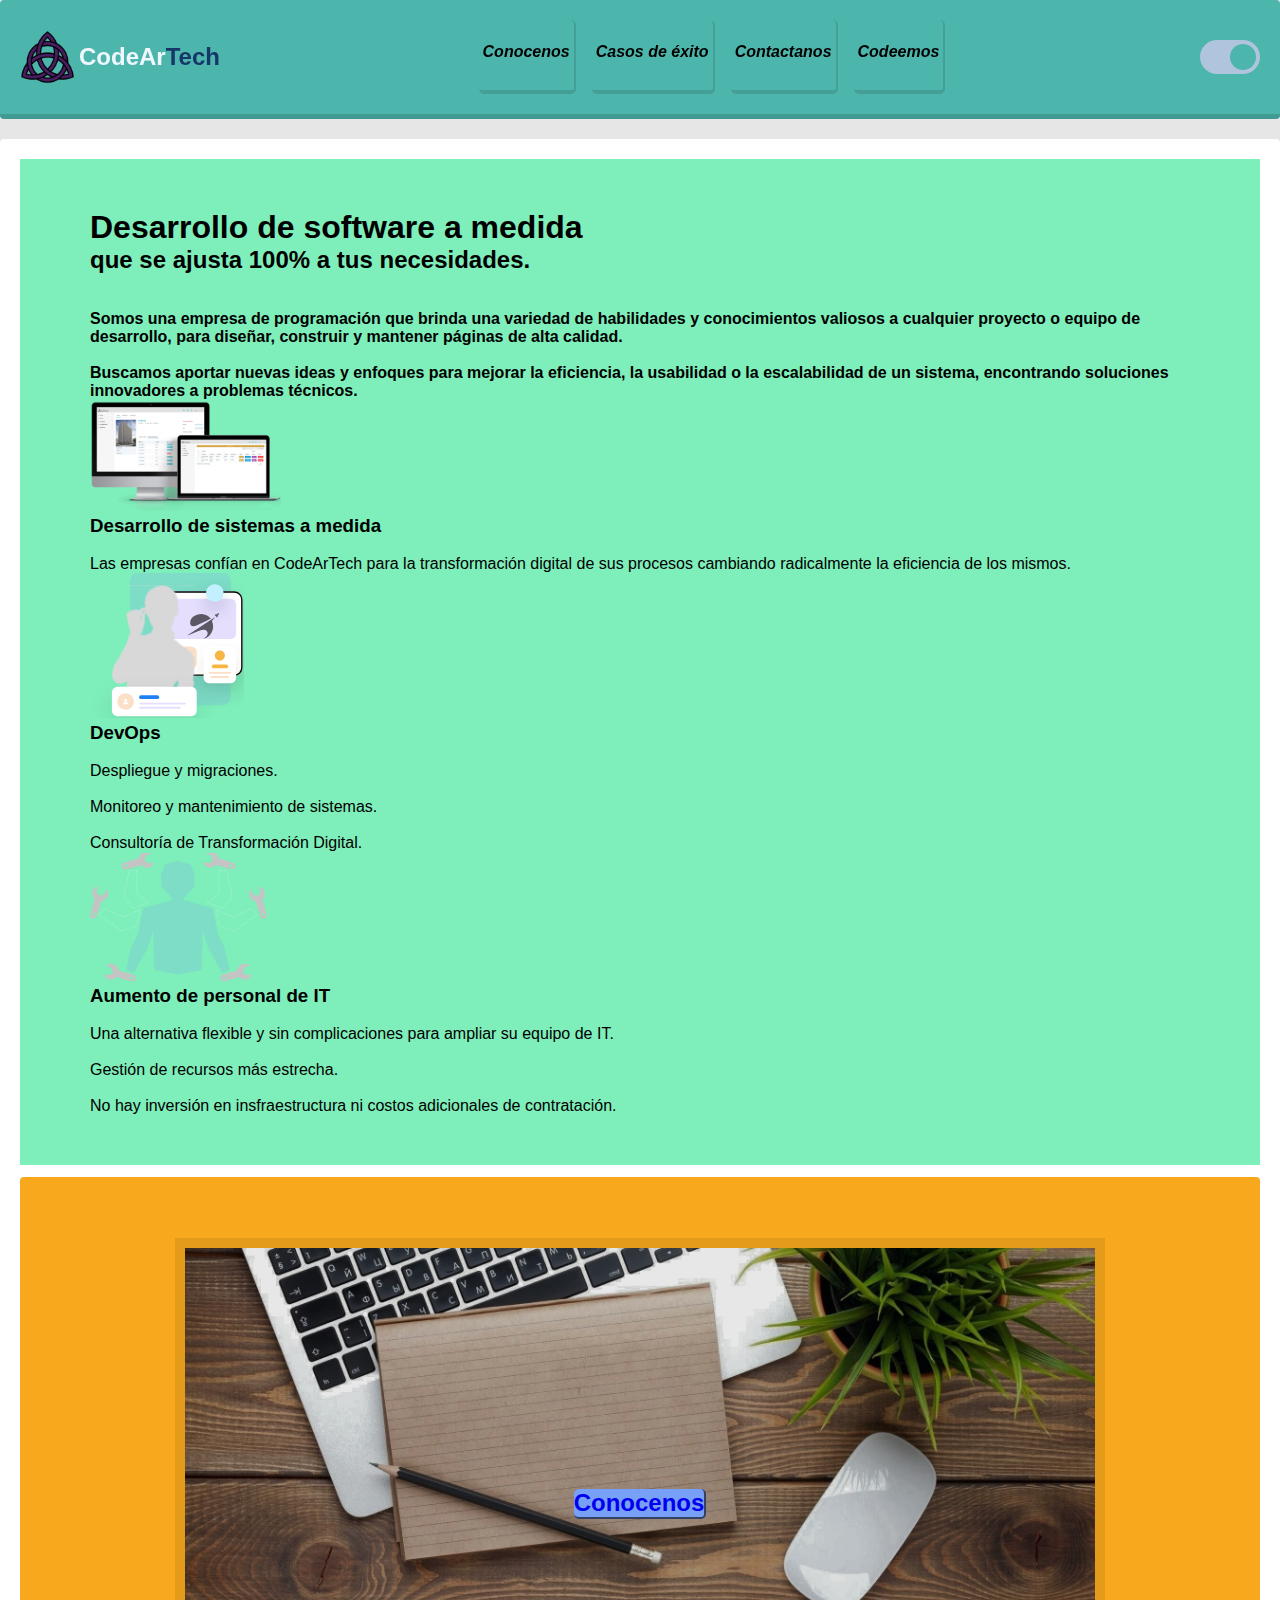
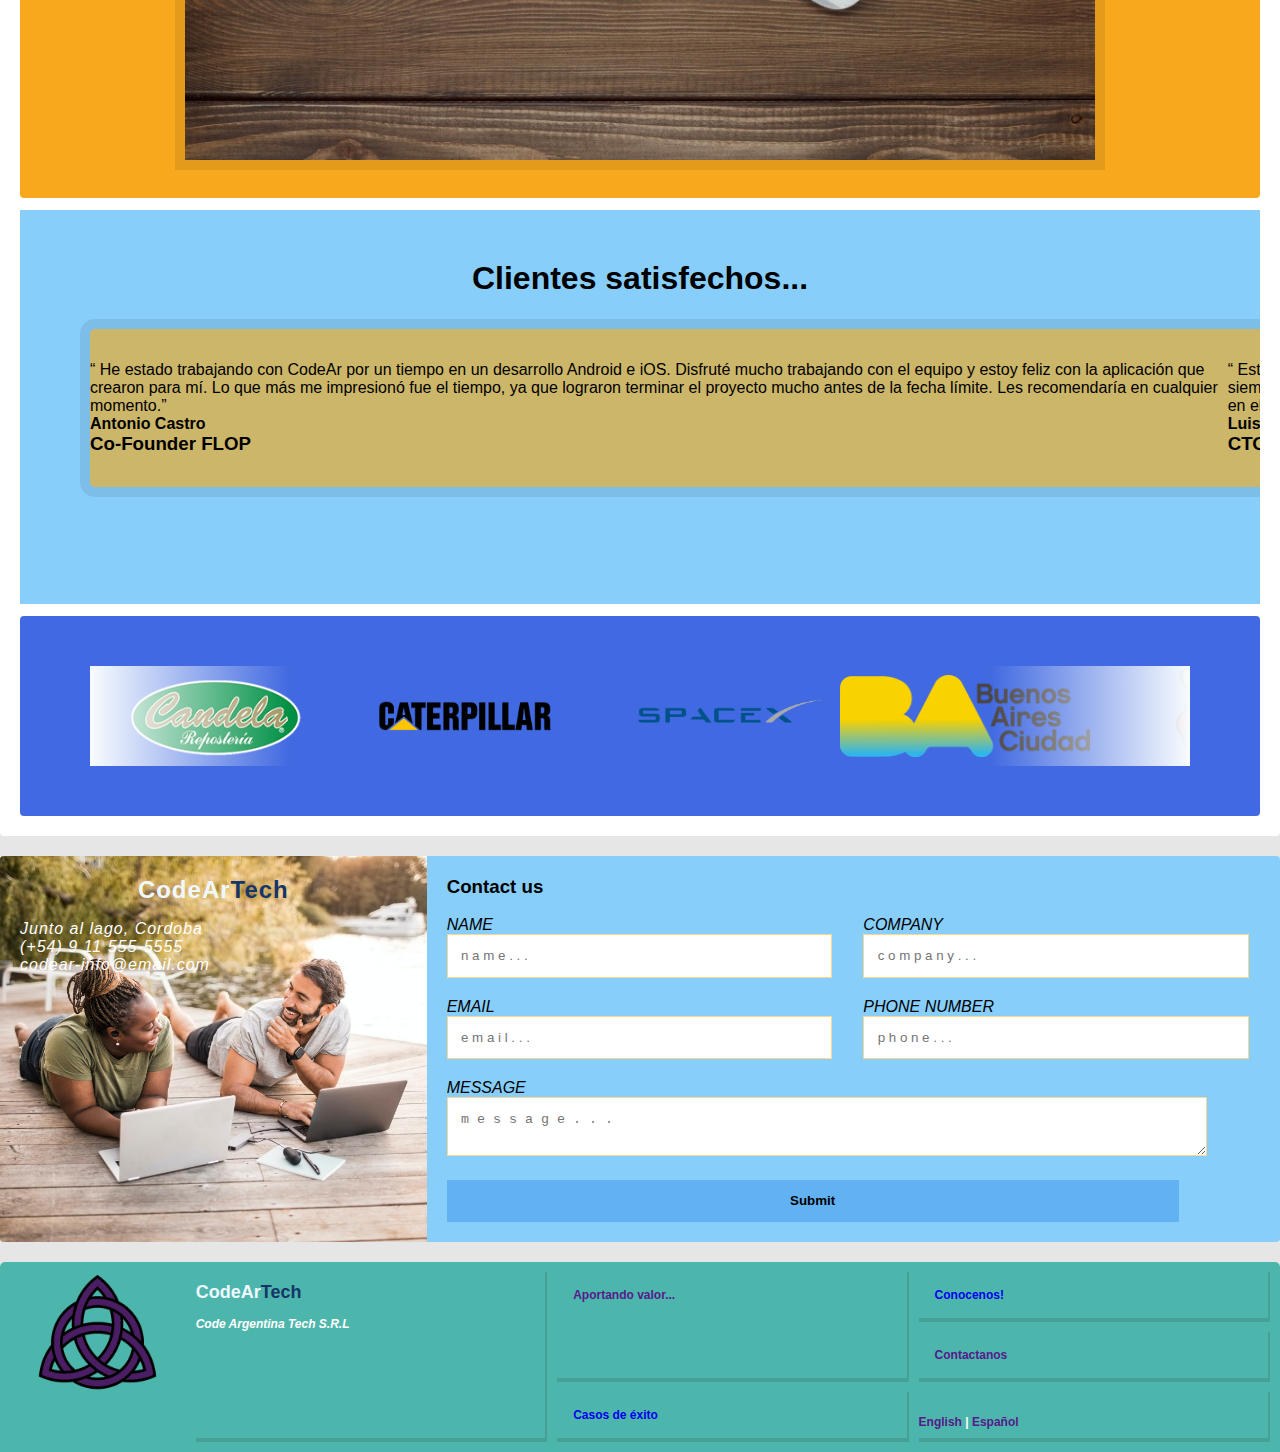
==== commit 5713ee4d: "Add files via upload" ====
--- a/index.html
+++ b/index.html
@@ -7,6 +7,7 @@
     <meta name="viewport" content="width=device-width, initial-scale=1.0">
     <!--    css     -->
     <link rel="stylesheet" href="css/style.css">
+    <link rel="stylesheet" href="css/header_footer.css">
     <link rel="stylesheet" href="css/mode_dark_light.css">
     <!--    fonts   -->
     <link href="https://fonts.googleapis.com/css2?family=Roboto:wght@100;400&display=swap" rel="stylesheet">
@@ -21,35 +22,6 @@
 
         <!-- Encabezado o Header -->
         <header class="header">
-
-            <div class="logo">
-                <img class="img" src="assets/imgs/triqueta.png" alt="triqueta">
-                <a href="index.html">
-                    <h2><span>CodeAr</span>Tech</h2>
-                </a>
-            </div>
-
-            <button class="abrir" id="abrir">
-                <i class="fa-solid fa-bars" style="color: #000000;"></i>
-            </button>
-
-            <!-- Menú -->
-            <nav class="nav" id="nav">
-                <button class="cerrar" id="cerrar">
-                    <i class="fa-solid fa-xmark" style="color: #e3eaf4;"></i>
-                </button>
-                <ul class="nav-list">
-                    <li id="myLinks"><a href="know_us.html"><i>Conocenos</i></a></li>
-                    <li id="myLinks"><a href="success_stories.html"><i>Casos de éxito</i></a></li>
-                    <li id="myLinks"><a href=""><i>Contactanos</i></a></li>
-                    <li id="myLinks"><a href=""><i>Codeemos</i></a></li>
-                </ul>
-            </nav>
-            <!--  THEME  -->
-            <label class="switch">
-                <input type="checkbox" id="deslizar" checked>
-                <span class="deslizar"></span>
-            </label>
 
         </header>
 
@@ -95,7 +67,6 @@
 
 
             </div>
-
 
             <!--    2) Carrusel automatico secciones     -->
             <div class="slider">
@@ -216,8 +187,7 @@
                         </div>
                         <div class="slide-block">
                             <a href="https://www.nutella.com" target="_blank" rel="noopener noreferrer">
-                                <img src="assets/imgs/logo-nutella.png" height="100" width="250"
-                                    alt="nutella_logo" />
+                                <img src="assets/imgs/logo-nutella.png" height="100" width="250" alt="nutella_logo" />
                             </a>
                         </div>
                         <div class="slide-block">
@@ -314,58 +284,12 @@
         <!--    contact     form    -->
 
         <footer class="footer">
-            <div class="footer_img">
-                <img src="assets/imgs/triqueta.png" alt="triqueta">
-            </div>
-            <div class="copyright">
-                <h2><span>CodeAr</span>Tech</h2></a> <br>
-                <i>
-                    <p>Code Argentina Tech S.R.L </p> <br>
-                    <p> <!--  script que actualiza el año al actual  -->
-                        <script type="text/javascript">
-                            copyright = new Date();
-                            update = copyright.getFullYear(); document.write("© " + update + " " + "@All rights reserved");
-                        </script>
-                    </p><br>
-                </i>
-            </div>
-            <div class="casos">
-                <a href="success_stories.html">Casos de éxito</a>
-            </div>
-            <div class="valor">
-                <a href="">Aportando valor...</a>
-            </div>
-            <div class="conocenos">
-                <a href="know_us.html">Conocenos!</a>
-            </div>
-            <div class="contactanos">
-                <a href="">Contactanos</a>
-            </div>
-            <div class="redes">
-                <a href="https://www.instagram.com/" target="_blank">
-                    <i class="fa-brands fa-instagram fa-lg" style="color: #ffffff;"></i>
-                </a>
-                <a href="https://twitter.com" target="_blank">
-                    <i class="fa-brands fa-twitter" style="color: #ffffff;"></i>
-                </a>
-                <a href="https://www.linkedin.com" target="_blank">
-                    <i class="fa-brands fa-linkedin" style="color: #ffffff;"></i>
-                </a>
-                <a href="https://discord.com" target="_blank">
-                    <i class="fa-brands fa-discord" style="color: #ffffff;"></i>
-                </a>
-                <a href="https://web.telegram.org" target="_blank">
-                    <i class="fa-brands fa-telegram" style="color: #ffffff;"></i>
-                </a>
-                <br>
-                <a href="">English </a>|<a href=""> Español</a>
-
-            </div>
-
+ 
         </footer>
 
     </div>
     <script src="./js/index.js"></script>
+    <script src="js/script.js"></script>
 </body>
 
 </html>
--- a/css/style.css
+++ b/css/style.css
@@ -1,5 +1,6 @@
 @import url('https://fonts.googleapis.com/css?family=Poppins:200,300,400,500,600,700,800,900&display=swap');
 @import url('https://fonts.googleapis.com/css2?family=Montserrat:wght@200;400;600&display=swap');
+
 * {
     margin: 0;
     padding: 0;
@@ -34,119 +35,9 @@
         "footer footer footer";
 }
 
-/********* HEADER STYLES *********/
-header {
-    grid-area: header;
-    display: flex;
-    align-items: center;
-    justify-content: space-between;
-    padding: 0 2rem 0 2rem;
-    background-color: var(--background-nav);
-    border-bottom: solid 5px rgba(0, 0, 0, 0.151);
-    position: sticky;
-    top: 0;
-    z-index: 1;
-}
-
-.logo {
-    display: flex;
-    align-items: center;
-}
-
-.img {
-    width: 55px;
-}
-
-.abrir,
-.cerrar {
-    display: none;
-}
-
-.nav-list {
-    list-style-type: none;
-    display: flex;
-    gap: 1rem;
-    border-radius: 0 0 5px 5px;
-}
-
-header li {
-    font-weight: 800;
-    border-bottom: solid 4px rgba(37, 36, 36, 0.151);
-    border-right: solid 2px rgba(37, 36, 36, 0.151);
-    height: 70px;
-    border-radius: 5px;
-    margin-right: 30px;
-    padding: 0 20px;
-}
-
-.nav-list li,
-.logo {
-    border-radius: 5px;
-}
-
-.nav-list li a,
-.header a {
-    color: rgb(0, 0, 0);
-    display: flex;
-    padding: 23px 4px;
-    text-decoration: none;
-}
-
-/*  THEME   DARK  LABEL  -  Estilos del switch */
-.header .switch {
-    position: relative;
-    display: inline-block;
-    background-color: var();
-    width: 60px;
-    height: 34px;
-}
-
-.header .switch input {
-    opacity: 0;
-    width: 0;
-    height: 0;
-}
-
-.header .switch .deslizar {
-    position: absolute;
-    cursor: pointer;
-    top: 0;
-    left: 0;
-    right: 0;
-    bottom: 0;
-    background-color: var(--background-slider);
-    /* fondo del slider */
-    -webkit-transition: .4s;
-    transition: .4s;
-    border-radius: 34px;
-}
-
-.header .switch .deslizar:before {
-    position: absolute;
-    content: "";
-    height: 26px;
-    width: 26px;
-    left: 4px;
-    bottom: 4px;
-    background-color: var(--background-nav);
-    /* color del boton */
-    -webkit-transition: .4s;
-    transition: .4s;
-    border-radius: 50%;
-}
-
-input:checked+.deslizar {
-    background-color: var(--background-slider);
-    /* fondo del slider */
-}
-
-input:checked+.deslizar:before {
-    -webkit-transform: translateX(26px);
-    -ms-transform: translateX(26px);
-    transform: translateX(26px);
-}
-
-/********* MAIN STYLES *********/
+/**************** 
+    MAIN STYLES 
+*****************/
 .contenedor>div,
 .contenedor .header,
 .contenedor .section,
@@ -344,6 +235,93 @@
     color: blueviolet !important;
 }
 
+/*  section  3  bis  */
+/* Slideshow container */
+.slideshow-container {
+    position: relative;
+    background: #f1f1f1f1;
+}
+
+/* Slides */
+.mySlides {
+    display: none;
+    padding: 80px;
+    text-align: center;
+}
+
+/* Next & previous buttons */
+.prev,
+.next {
+    cursor: pointer;
+    position: absolute;
+    top: 50%;
+    width: auto;
+    margin-top: -30px;
+    padding: 16px;
+    color: #888;
+    font-weight: bold;
+    font-size: 20px;
+    border-radius: 0 3px 3px 0;
+    user-select: none;
+}
+
+/* Position the "next button" to the right */
+.next {
+    position: absolute;
+    right: 0;
+    border-radius: 3px 0 0 3px;
+}
+
+/* On hover, add a black background color with a little bit see-through */
+.prev:hover,
+.next:hover {
+    background-color: rgba(0, 0, 0, 0.8);
+    color: white;
+}
+
+/* The dot/bullet/indicator container */
+.dot-container {
+    text-align: center;
+    padding: 20px;
+    background: #ddd;
+}
+
+/* The dots/bullets/indicators */
+.dot {
+    cursor: pointer;
+    height: 15px;
+    width: 15px;
+    margin: 0 2px;
+    background-color: #bbb;
+    border-radius: 50%;
+    display: inline-block;
+    transition: background-color 0.6s ease;
+}
+
+/* Add a background color to the active dot/circle */
+.active,
+.dot:hover {
+    background-color: #717171;
+}
+
+/* Add an italic font style to all quotes */
+q {
+    font-style: italic;
+}
+
+/* Add a blue color to the author */
+.author {
+    color: cornflowerblue;
+    letter-spacing: 0.2rem;
+}
+
+/* Add a blue color to the job */
+.job {
+    color: cornflowerblue;
+    font-size: small;
+}
+
+/*  section  3  bis  */
 /* Seccion 4 */
 .contenedor .section-4 {
     background: royalblue;
@@ -378,7 +356,7 @@
     height: 100px;
     position: absolute;
     width: 200px;
-    z-index: 2;
+    z-index: 0;
 }
 
 .contenedor .section-4 .slider-block::after {
@@ -401,6 +379,10 @@
 .contenedor .section-4 .slider-block .slide-block {
     height: 100px;
     width: 250px;
+}
+
+.contenedor .section-4 .slide-block img{
+    object-fit: contain;
 }
 
 .contenedor .section-4 .slider-block {
@@ -420,12 +402,12 @@
     height: 100px;
     position: absolute;
     width: 200px;
-    z-index: 2;
-}
-
-/****************
-    contact     form
-*****************/
+    z-index: 0;
+}
+
+/*********************
+    CONTACT  FORM
+**********************/
 .codear-info {
     background: rgb(97, 177, 243);
     /* agrego imagen fondo del tamanio de caja codear-info mas propiedades */
@@ -465,7 +447,7 @@
 }
 
 /****************
-    Form styles
+    FORM  STYLES
 *****************/
 .contact {
     background: lightskyblue;
@@ -530,98 +512,16 @@
     color: rgb(65, 105, 225) !important;
 }
 
+.footer{
+    border: 0 !important;
+}
+
 /*  FIN     contact     form    */
 
-/***************
- FOOTER
- **************/
-.footer {
-    background: rgb(82, 133, 243);
-    color: #fff;
-    text-decoration: none;
-    font-size: 12px;
-    grid-area: footer;
-    font-weight: bold;
-    background-color: var(--background-nav);
-    border-top: solid 5px rgba(0, 0, 0, 0.151);
-    border-bottom: var(--background) solid 50px;
-    border-radius: 5px 5px 0 0;
-    display: grid;
-    gap: 10px;
-    padding: 10px;
-    grid-template-columns: 1fr 2fr 2fr 2fr;
-    grid-template-areas: 'brand copyright valor conocenos'
-        'brand copyright valor contactanos'
-        'brand copyright casos redes'
-    ;
-}
-
-footer img {
-    height: 120px;
-    display: block;
-    margin-left: auto;
-    margin-right: auto;
-}
-
-.footer_img {
-    grid-area: brand;
-    height: 125px;
-    border: 0;
-}
-
-.casos {
-    grid-area: casos;
-    padding: 1rem;
-
-}
-
-.valor {
-    grid-area: valor;
-    padding: 1rem;
-}
-
-.conocenos {
-    grid-area: conocenos;
-    padding: 1rem;
-}
-
-.contactanos {
-    grid-area: contactanos;
-    padding: 1rem;
-}
-
-.copyright {
-    grid-area: copyright;
-    padding-top: 10px;
-}
-
-.redes {
-    grid-area: redes;
-}
-
-.redes i {
-    font-size: 20px;
-    margin-bottom: 10px;
-}
-
-footer div {
-    border-bottom: solid 4px rgba(37, 36, 36, 0.151);
-    border-right: solid 2px rgba(37, 36, 36, 0.151);
-}
-
-footer a {
-    text-decoration: none;
-}
-
-.redes a:hover {
-    color: blue;
-}
-
-
-
-/****************
-Media Queeries
-*****************/
+
+/******************
+    Media  Queeries
+*******************/
 
 /* Diseño responsive para tablets (landscape) */
 @media screen and (max-width: 800px) {
@@ -634,72 +534,14 @@
     }
 
 
-
-    .abrir,
-    .cerrar {
-        display: block;
-        border: 0;
-        font-size: 1.24rem;
-        background-color: transparent;
-        cursor: pointer;
-    }
-
-
-    .nav {
-        opacity: 0;
-        visibility: hidden;
-        display: flex;
-        flex-direction: column;
-        align-items: end;
-        gap: 1rem;
-        position: absolute;
-        top: 0;
-        right: 0;
-        background-color: rgb(1, 26, 48);
-        border-radius: 5px;
-        padding: 2rem;
-        box-shadow: 0 0 0 100vmax rgba(0, 0, 0, 0.5);
-    }
-
-    .nav.visible {
-        opacity: 1;
-        visibility: visible;
-    }
-
-    .nav-list {
-        flex-direction: column;
-        align-items: end;
-        border-bottom: solid 4px rgba(37, 36, 36, 0.151);
-        border-right: solid 2px rgba(37, 36, 36, 0.151);
-    }
-
-    .nav-list li {
-        border-bottom: solid 4px rgba(138, 135, 135, 0.151);
-        border-right: solid 2px rgba(138, 135, 135, 0.151);
-    }
-
-    .nav-list li a {
-        color: #ecececec;
-
-    }
-
-    .footer {
-        grid-template-columns: auto;
-        grid-template-areas: 'brand copyright copyright valor'
-            'brand copyright copyright casos'
-            'conocenos contactanos redes redes';
-    }
-
-    .footer_img {
-        border-bottom: solid 4px rgba(37, 36, 36, 0.151);
-    }
+    /* Pasé todo lo relativo a header y footer a header_footer.css */
+  
 
     .conocenos,
     .contactanos {
         padding: 16px;
     }
 }
-
 
 
 /* Diseño responsive para celulares (landscape) y tablets (portrait) */
@@ -724,29 +566,8 @@
         grid-column: 1/3;
     }
 
-    .footer {
-        grid-template-areas: 'brand brand copyright copyright'
-            'valor casos conocenos contactanos'
-            'redes redes redes redes';
-    }
-
-    .redes {
-        text-align: center;
-    }
-
-    .casos,
-    .valor,
-    .conocenos,
-    .contactanos {
-        margin: 0;
-        padding: 0;
-        text-align: center;
-        min-height: 3rem;
-    }
-
-    .copyright {
-        padding: 5;
-    }
+    /* Pasé todo lo relativo a header y footer a header_footer.css */
+
 }
 
 
@@ -763,43 +584,9 @@
         grid-gap: 20px;
     }
 
-    .footer {
-        grid-template-areas: 'brand brand brand brand'
-            'copyright copyright copyright copyright'
-            'valor valor casos casos'
-            'conocenos conocenos contactanos contactanos'
-            'redes redes redes redes';
-    }
-
     .codear-info {
         background: rgb(97, 177, 243);
         grid-area: codear-info;
         letter-spacing: 3px;
     }
-
-    footer img {
-        height: 70px;
-    }
-
-    .footer_img {
-        border: 0;
-    }
-
-    .footer div {
-        height: min-content;
-
-    }
-
-    .copyright {
-        text-align: center;
-        padding: 0;
-    }
-
-    .conocenos,
-    .contactanos,
-    .casos,
-    .valor {
-        padding: 5px;
-    }
-
 }--- a/css/header_footer.css
+++ b/css/header_footer.css
@@ -0,0 +1,356 @@
+
+/****************** 
+    HEADER STYLES 
+******************/
+header {
+    grid-area: header;
+    display: flex;
+    align-items: center;
+    justify-content: space-between;
+    padding: 0 2rem 0 2rem;
+    background-color: var(--background-nav);
+    border-bottom: solid 5px rgba(0, 0, 0, 0.151);
+    position: sticky;
+    top: 0;
+    z-index: 1;
+}
+
+.logo {
+    display: flex;
+    align-items: center;
+}
+
+.img {
+    width: 55px;
+}
+
+.abrir,
+.cerrar {
+    display: none;
+}
+
+.nav-list {
+    list-style-type: none;
+    display: flex;
+    gap: 1rem;
+    border-radius: 0 0 5px 5px;
+}
+
+header li {
+    font-weight: 800;
+    border-bottom: solid 4px rgba(37, 36, 36, 0.151);
+    border-right: solid 2px rgba(37, 36, 36, 0.151);
+    height: 70px;
+    border-radius: 5px;
+    /* margin-right: 30px; */
+    /* padding: 0 20px; */
+}
+
+.nav-list li,
+.logo {
+    border-radius: 5px;
+}
+
+.nav-list li a,
+.header a {
+    color: rgb(0, 0, 0);
+    display: flex;
+    padding: 23px 4px;
+    text-decoration: none;
+}
+
+/* **************** 
+    BUTTON  UP
+*******************/
+#myBtn {
+    display: none; /* Hidden by default */
+    position: fixed; /* Fixed/sticky position */
+    bottom: 20px; /* Place the button at the bottom of the page */
+    right: 30px; /* Place the button 30px from the right */
+    z-index: 99; /* Make sure it does not overlap */
+    border: none; /* Remove borders */
+    outline: none; /* Remove outline */
+    background-color: var(--button); /* Set a background color */
+    color: white; /* Text color */
+    cursor: pointer; /* Add a mouse pointer on hover */
+    padding: 15px; /* Some padding */
+    border-radius: 10px; /* Rounded corners */
+    font-size: 18px; /* Increase font size */
+  }
+  
+  #myBtn:hover {
+    background-color: #555; /* Add a dark-grey background on hover */
+  }
+
+/* ********************* 
+    THEME   DARK  LABEL 
+    Estilos del switch 
+************************/
+.header .switch {
+    position: relative;
+    display: inline-block;
+    background-color: var();
+    width: 60px;
+    height: 34px;
+}
+
+.header .switch input {
+    opacity: 0;
+    width: 0;
+    height: 0;
+}
+
+.header .switch .deslizar {
+    position: absolute;
+    cursor: pointer;
+    top: 0;
+    left: 0;
+    right: 0;
+    bottom: 0;
+    background-color: var(--background-slider);
+    /* fondo del slider */
+    -webkit-transition: .4s;
+    transition: .4s;
+    border-radius: 34px;
+}
+
+.header .switch .deslizar:before {
+    position: absolute;
+    content: "";
+    height: 26px;
+    width: 26px;
+    left: 4px;
+    bottom: 4px;
+    background-color: var(--background-nav);
+    /* color del boton */
+    -webkit-transition: .4s;
+    transition: .4s;
+    border-radius: 50%;
+}
+
+input:checked+.deslizar {
+    background-color: var(--background-slider);
+    /* fondo del slider */
+}
+
+input:checked+.deslizar:before {
+    -webkit-transform: translateX(26px);
+    -ms-transform: translateX(26px);
+    transform: translateX(26px);
+}
+
+
+/**************
+    FOOTER
+ *************/
+ .footer {
+    background: rgb(82, 133, 243);
+    color: #fff;
+    text-decoration: none;
+    font-size: 12px;
+    grid-area: footer;
+    font-weight: bold;
+    background-color: var(--background-nav);
+    border-top: solid 5px rgba(0, 0, 0, 0.151);
+    /* border-bottom: var(--background) solid 50px; */
+    border-radius: 5px 5px 0 0;
+    display: grid;
+    gap: 10px;
+    padding: 10px;
+    grid-template-columns: 1fr 2fr 2fr 2fr;
+    grid-template-areas: 'brand copyright valor conocenos'
+        'brand copyright valor contactanos'
+        'brand copyright casos redes'
+    ;
+}
+
+footer img {
+    height: 120px;
+    display: block;
+    margin-left: auto;
+    margin-right: auto;
+}
+
+.footer_img {
+    grid-area: brand;
+    height: 125px;
+    border: 0;
+}
+
+.casos {
+    grid-area: casos;
+    padding: 1rem;
+
+}
+
+.valor {
+    grid-area: valor;
+    padding: 1rem;
+}
+
+.conocenos {
+    grid-area: conocenos;
+    padding: 1rem;
+}
+
+.contactanos {
+    grid-area: contactanos;
+    padding: 1rem;
+}
+
+.copyright {
+    grid-area: copyright;
+    padding-top: 10px;
+}
+
+.redes {
+    grid-area: redes;
+}
+
+.redes i {
+    font-size: 20px;
+    margin-bottom: 10px;
+}
+
+footer div {
+    border-bottom: solid 4px rgba(37, 36, 36, 0.151);
+    border-right: solid 2px rgba(37, 36, 36, 0.151);
+}
+
+footer a {
+    text-decoration: none;
+}
+
+.redes a:hover {
+    color: blue;
+}
+
+
+/* Diseño responsive para tablets (landscape) */
+@media screen and (max-width: 800px) {
+    .abrir,
+    .cerrar {
+        display: block;
+        border: 0;
+        font-size: 1.24rem;
+        background-color: transparent;
+        cursor: pointer;
+    }
+
+
+    .nav {
+        opacity: 0;
+        visibility: hidden;
+        display: flex;
+        flex-direction: column;
+        align-items: end;
+        gap: 1rem;
+        position: absolute;
+        top: 0;
+        right: 0;
+        background-color: rgb(1, 26, 48);
+        border-radius: 5px;
+        padding: 2rem;
+        box-shadow: 0 0 0 100vmax rgba(0, 0, 0, 0.5);
+    }
+
+    .nav.visible {
+        opacity: 1;
+        visibility: visible;
+    }
+
+    .nav-list {
+        flex-direction: column;
+        align-items: end;
+        border-bottom: solid 4px rgba(37, 36, 36, 0.151);
+        border-right: solid 2px rgba(37, 36, 36, 0.151);
+    }
+
+    .nav-list li {
+        border-bottom: solid 4px rgba(138, 135, 135, 0.151);
+        border-right: solid 2px rgba(138, 135, 135, 0.151);
+    }
+
+    .nav-list li a {
+        color: #ecececec;
+
+    }
+
+    .footer {
+        grid-template-columns: auto;
+        grid-template-areas: 'brand copyright copyright valor'
+            'brand copyright copyright casos'
+            'conocenos contactanos redes redes';
+    }
+
+    .footer_img {
+        border-bottom: solid 4px rgba(37, 36, 36, 0.151);
+    }
+}
+
+
+/* Diseño responsive para celulares (landscape) y tablets (portrait) */
+@media screen and (max-width: 600px){
+
+    .footer {
+        grid-template-areas: 'brand brand copyright copyright'
+            'valor casos conocenos contactanos'
+            'redes redes redes redes';
+    }
+
+    .redes {
+        text-align: center;
+    }
+
+    .casos,
+    .valor,
+    .conocenos,
+    .contactanos {
+        margin: 0;
+        padding: 0;
+        text-align: center;
+        min-height: 3rem;
+    }
+
+    .copyright {
+        padding: 5;
+    }
+}
+
+
+/* Diseño responsive para celulares (portrait) */
+@media screen and (max-width: 400px) {
+
+    .footer {
+        grid-template-areas: 'brand brand brand brand'
+            'copyright copyright copyright copyright'
+            'valor valor casos casos'
+            'conocenos conocenos contactanos contactanos'
+            'redes redes redes redes';
+    }
+
+    footer img {
+        height: 70px;
+    }
+
+    .footer_img {
+        border: 0;
+    }
+
+    .footer div {
+        height: min-content;
+
+    }
+
+    .copyright {
+        text-align: center;
+        padding: 0;
+    }
+
+    .conocenos,
+    .contactanos,
+    .casos,
+    .valor {
+        padding: 5px;
+    }
+}--- a/css/mode_dark_light.css
+++ b/css/mode_dark_light.css
@@ -13,7 +13,7 @@
     --background: rgb(230, 230, 230);
     /*  #37383b; #B0C4DE; #009688; */
     --background-nav: #4db6ac;
-    --background-main: ;
+    --background-main: #B0C4DE;
     --background-redes: ;
     --background-hover: ;
 }
@@ -34,7 +34,7 @@
     --background-nav: #4db6ac;
     --background-main: #B0C4DE;
     --background-redes: ;
-    --background-hover: ;
+    --background-hover: #00bfa5;
     --background-slider: #B0C4DE;
 }
 
@@ -51,8 +51,8 @@
 
     --background: rgb(230, 230, 230);
     --background-nav: #00796b;
-    --background-main: ;
+    --background-main: #757575;
     --background-redes: ;
-    --background-hover: ;
+    --background-hover: #1de9a6;
     --background-slider: #B0C4DE;
 }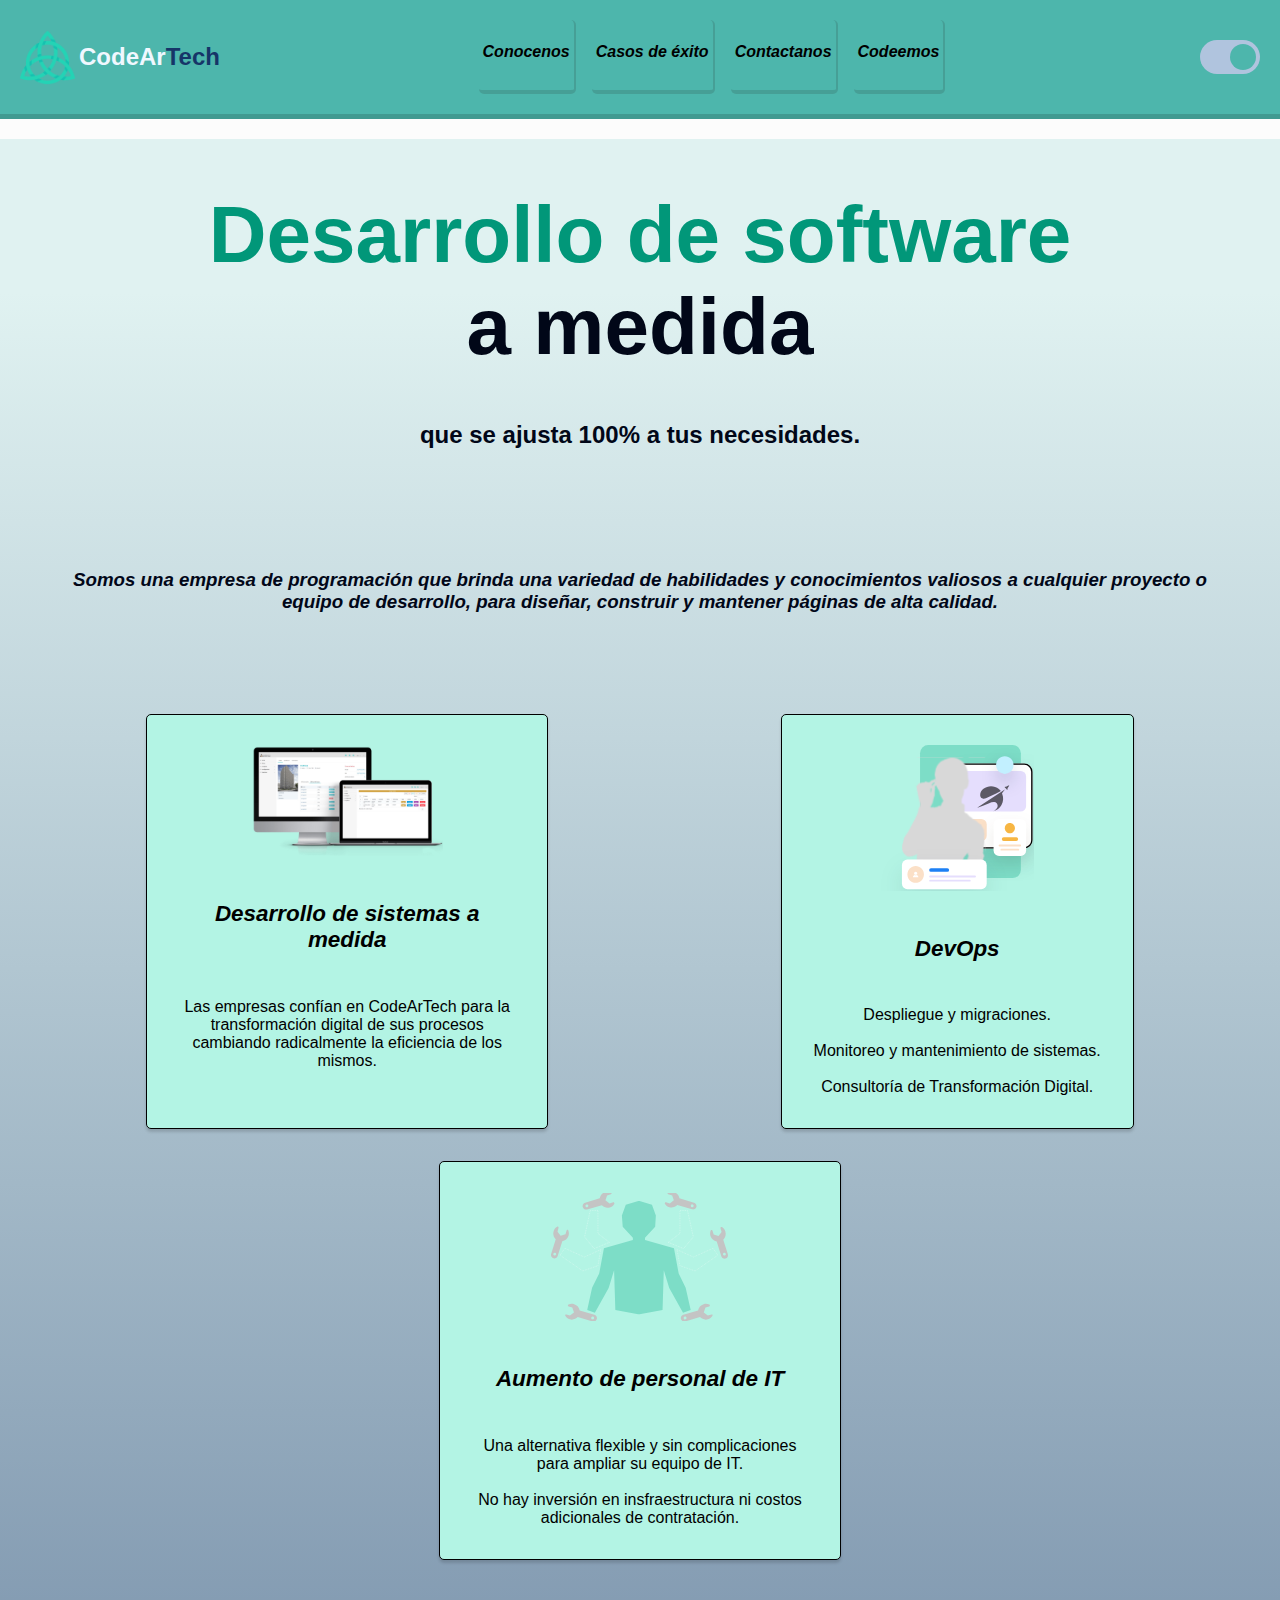
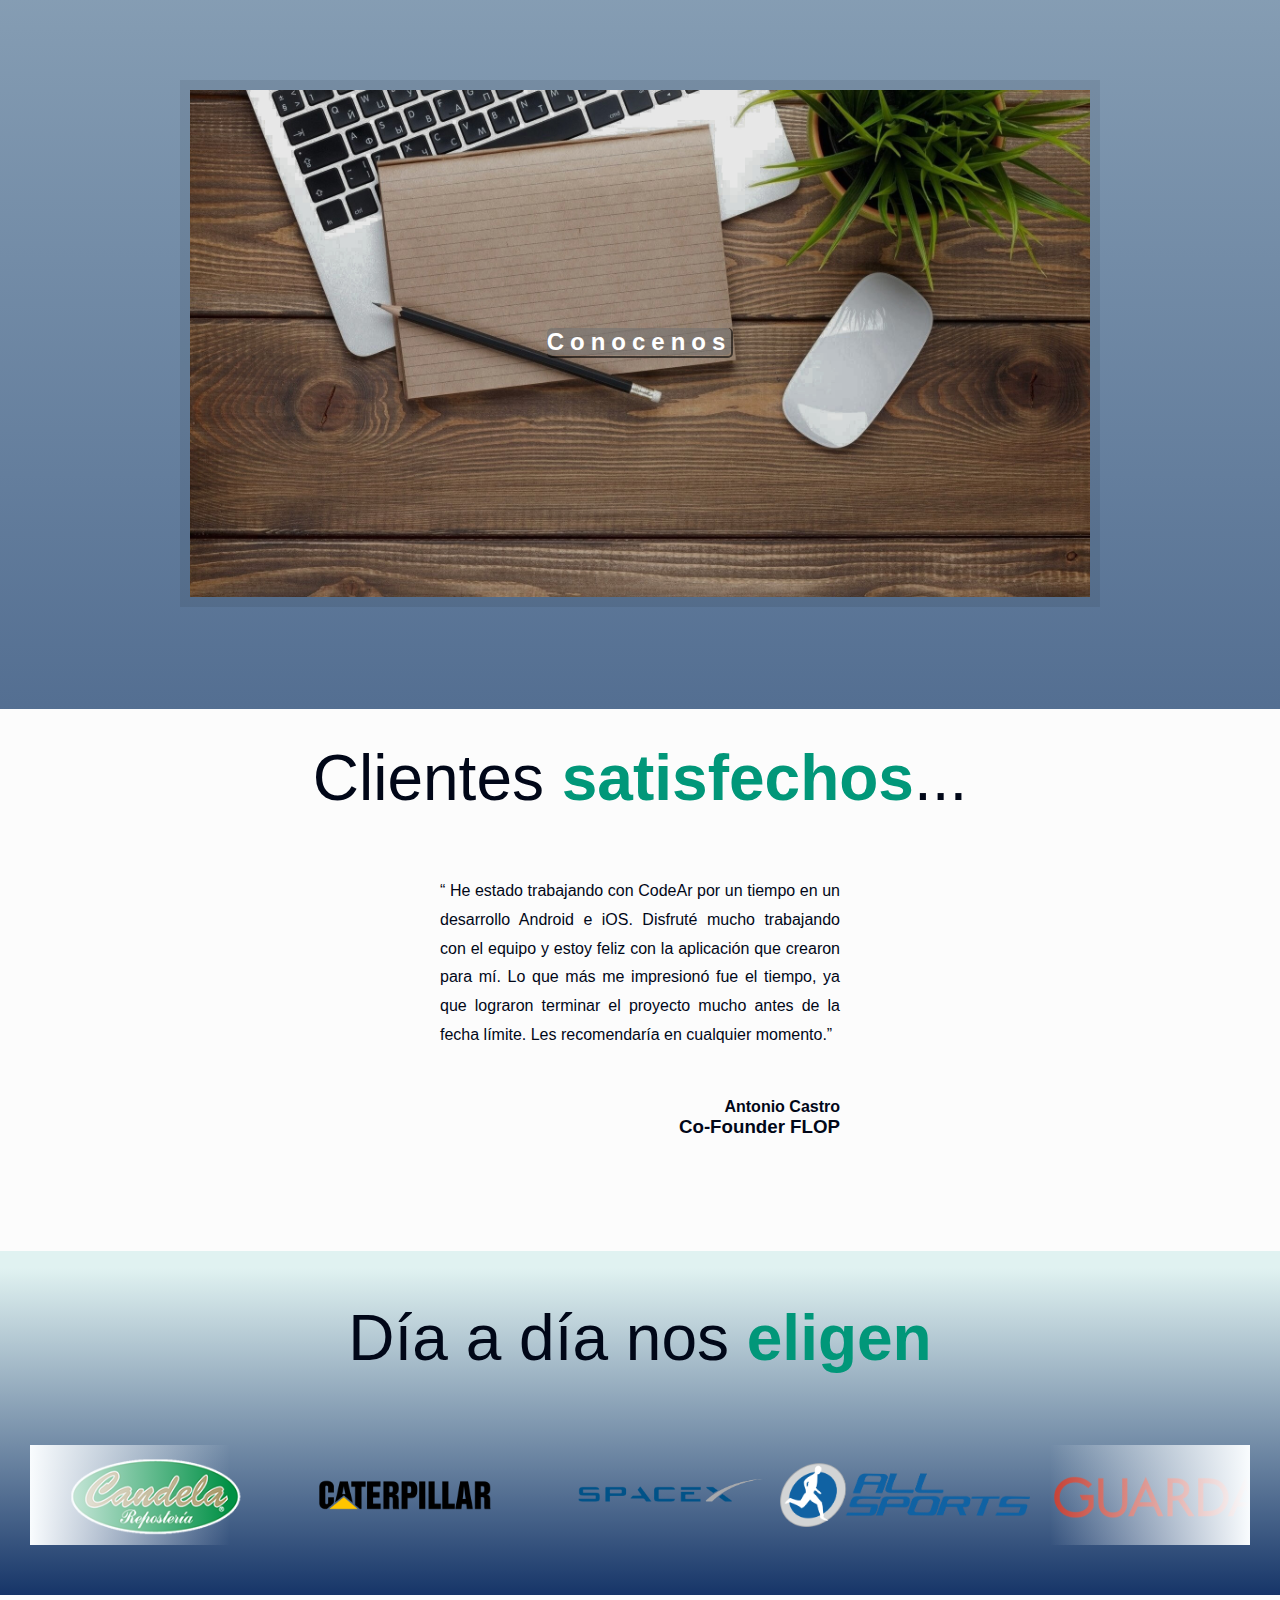
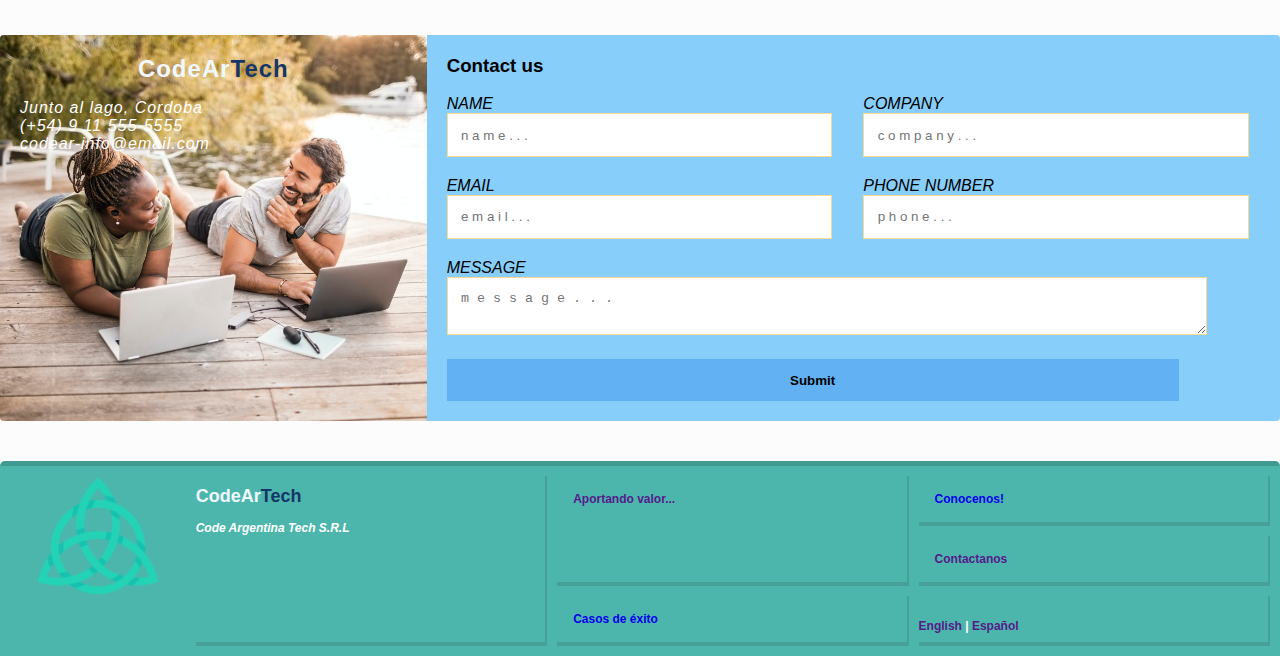
==== commit 22240159: "Add files via upload" ====
--- a/index.html
+++ b/index.html
@@ -29,43 +29,43 @@
 
             <!--    1) QUé valores aportamos      -->
             <div class="section-1">
-                <h1>Desarrollo de software a medida</h1>
-                <h2>que se ajusta 100% a tus necesidades.</h2><br><br>
-                <p><b> Somos una empresa de programación que brinda una variedad de habilidades y conocimientos valiosos
-                        a cualquier proyecto o equipo de desarrollo, para diseñar, construir y mantener páginas de alta
-                        calidad.
-                        <br>
-                        <br>
-                        Buscamos aportar nuevas ideas y enfoques para mejorar la eficiencia, la usabilidad o la
-                        escalabilidad de un sistema, encontrando soluciones innovadores a problemas técnicos.
-                    </b></p>
-                <div class="valor1">
-                    <img src="assets/imgs/valor1.svg" alt="valor1">
-                    <div>
-                        <h3>Desarrollo de sistemas a medida</h3><br>
-                        <p>Las empresas confían en CodeArTech para la transformación digital de sus procesos cambiando
-                            radicalmente la eficiencia de los mismos.</p>
+                <h1><span> Desarrollo de software</span></h1>
+                <h1>a medida</h1>
+                <h2>que se ajusta 100% a tus necesidades.</h2>
+                    <h3><i> Somos una empresa de programación que brinda una variedad de habilidades y conocimientos
+                        valiosos
+                        a cualquier proyecto o equipo de desarrollo, para diseñar, construir y mantener páginas de
+                        alta calidad.</i></h3>
+
+                <div class="valor_cards">
+                    <div class="valor1">
+                        <img src="assets/imgs/valor1.svg" alt="valor1">
+                        <div>
+                            <div class="title1"><h3>Desarrollo de sistemas a medida</h3></div>
+                            <p>Las empresas confían en CodeArTech para la transformación digital de sus procesos
+                                cambiando
+                                radicalmente la eficiencia de los mismos.</p>
+                        </div>
+                    </div>
+                    <div class="valor2">
+                        <img src="assets/imgs/valor2.svg" alt="valor2">
+                        <div>
+                            <div class="title2"><h3>DevOps</h3></div>
+                            <p>Despliegue y migraciones. <br><br> Monitoreo y mantenimiento de sistemas. <br><br>
+                                Consultoría de Transformación Digital.</p>
+                        </div>
+                    </div>
+                    <div class="valor3">
+                        <img src="assets/imgs/valor3.svg" alt="valor3">
+                        <div>
+                            <div class="title3"><h3>Aumento de personal de IT</h3></div>
+                            <p>Una alternativa flexible y sin complicaciones para ampliar su equipo de IT. <br>
+                                <br> No hay inversión en insfraestructura ni costos
+                                adicionales de contratación.
+                            </p>
+                        </div>
                     </div>
                 </div>
-                <div class="valor2">
-                    <img src="assets/imgs/valor2.svg" alt="valor2">
-                    <div>
-                        <h3>DevOps</h3> <br>
-                        <p>Despliegue y migraciones. <br><br> Monitoreo y mantenimiento de sistemas. <br><br>
-                            Consultoría de Transformación Digital.</p>
-                    </div>
-                </div>
-                <div class="valor3">
-                    <img src="assets/imgs/valor3.svg" alt="valor3">
-                    <div>
-                        <h3>Aumento de personal de IT</h3><br>
-                        <p>Una alternativa flexible y sin complicaciones para ampliar su equipo de IT. <br> <br>Gestión
-                            de recursos más estrecha. <br><br> No hay inversión en insfraestructura ni costos
-                            adicionales de contratación.</p>
-                    </div>
-                </div>
-
-
             </div>
 
             <!--    2) Carrusel automatico secciones     -->
@@ -106,7 +106,7 @@
 
             <!--   3) Carrousel manual: opiniones clientes -->
             <div class="carrousel">
-                <h1>Clientes satisfechos...</h1>
+                <h1>Clientes <span> satisfechos</span>...</h1>
                 <div class="grande">
                     <div>
                         <p class="opiniones">“ He estado trabajando con CodeAr por un tiempo en un desarrollo Android e
@@ -135,15 +135,16 @@
                     </div>
                 </div>
                 <ul class="puntos">
-                    <li class="punto"><i class="fa-sharp fa-solid fa-circle-dot" style="color: #e3eaf4;"></i></li>
-                    <li class="punto"><i class="fa-sharp fa-solid fa-circle-dot" style="color: #e3eaf4;"></i></li>
-                    <li class="punto"><i class="fa-sharp fa-solid fa-circle-dot" style="color: #e3eaf4;"></i></li>
+                    <li class="punto"><i class="fa-sharp fa-solid fa-circle-dot"></i></li>
+                    <li class="punto"><i class="fa-sharp fa-solid fa-circle-dot"></i></li>
+                    <li class="punto"><i class="fa-sharp fa-solid fa-circle-dot"></i></li>
                 </ul>
             </div>
 
 
             <!--   4) Brands de empresas     -->
             <div class="section-4">
+                <h1>Día a día nos <span>eligen</span></h1>
                 <div class="slider-block">
                     <div class="slide-track">
                         <div class="slide-block">
@@ -164,20 +165,20 @@
                             </a>
                         </div>
                         <div class="slide-block">
-                            <a href="https://buenosaires.gob.ar/inicio/" target="_blank" rel="noopener noreferrer">
-                                <img src="assets/imgs/Ciudad_de_Buenos_Aires_logo.png" height="100" width="250"
-                                    alt="Ciudad_de_Buenos_Aires_logo" />
-                            </a>
-                        </div>
-                        <div class="slide-block">
-                            <a href="https://www.raspberrypi.org/" target="_blank" rel="noopener noreferrer">
-                                <img src="assets/imgs/raspberry_pi_logo.png" height="100" width="250"
-                                    alt="raspberry_pi_logo" />
-                            </a>
-                        </div>
-                        <div class="slide-block">
-                            <a href="https://www.netflix.com" target="_blank" rel="noopener noreferrer">
-                                <img src="assets/imgs/netflix.png" height="100" width="250" alt="netflix_logo" />
+                            <a href="https://allsports.com.ar/" target="_blank" rel="noopener noreferrer">
+                                <img src="assets/imgs/logo_all_sports_brand.png" height="100" width="250"
+                                    alt="all_sports_logo" />
+                            </a>
+                        </div>
+                        <div class="slide-block">
+                            <a href="https://www.ambosguarda.com.ar/" target="_blank" rel="noopener noreferrer">
+                                <img src="assets/imgs/logo_guarda_brand.png" height="100" width="250"
+                                    alt="guarda_logo" />
+                            </a>
+                        </div>
+                        <div class="slide-block">
+                            <a href="https://electropunto.com.ar/" target="_blank" rel="noopener noreferrer">
+                                <img src="assets/imgs/logo_electro_brand.png" height="100" width="250" alt="electro_punto_logo" />
                             </a>
                         </div>
                         <div class="slide-block">
@@ -187,7 +188,7 @@
                         </div>
                         <div class="slide-block">
                             <a href="https://www.nutella.com" target="_blank" rel="noopener noreferrer">
-                                <img src="assets/imgs/logo-nutella.png" height="100" width="250" alt="nutella_logo" />
+                                <img src="assets/imgs/logo-nutella.png" height="100" width="250" alt="full_pack_logo" />
                             </a>
                         </div>
                         <div class="slide-block">
@@ -284,20 +285,13 @@
         <!--    contact     form    -->
 
         <footer class="footer">
- 
+
         </footer>
 
     </div>
-    <script src="./js/index.js"></script>
-    <script src="js/script.js"></script>
+     <script src="./js/script.js" type="text/javascript"></script>
+     <script src="./js/index.js" type="text/javascript"></script>
+   
 </body>
 
-</html>
-<!--
-    CAMBIOS REALIZADOS:
-    @ Se agrego theme en header y css, se agrego js para theme. 
-    @ css: width a 100% 
-    @ css: .contenedor saque margen inferior (de 20 a cero) asi pegar footer a botton.
-    @ header li: agregue margin-right 30px. Y padding: 0 20px; 
-    @ header z-index: 1 
--->+</html>--- a/css/style.css
+++ b/css/style.css
@@ -7,22 +7,21 @@
 }
 
 body {
-    background: rgb(230, 230, 230);
     color: #000;
     font-family: 'Monserrat', sans-serif;
+    background-color: var(--background);
     /* font-family: 'Poppins', sans-serif; */
     /* font-family: 'Roboto', sans-serif; */
 }
 
 .contenedor {
     width: 100%;
-    margin: 0 auto 0 auto;
+    /* margin: 0 auto; */
     /*auto permite centrar nuestra página en forma horizontal*/
     display: grid;
-    gap: 20px;
+    row-gap: 20px;
     /*nos ahorramos tenes que poner márgenes entre los elementos*/
-    column-gap: 0;
-
+    
     /*3 columnas: section (con 2 widgets) - sidebar*/
     grid-template-columns: repeat(3, 1fr);
 
@@ -35,70 +34,117 @@
         "footer footer footer";
 }
 
-/**************** 
-    MAIN STYLES 
+/****************
+    MAIN STYLES
 *****************/
-.contenedor>div,
-.contenedor .header,
-.contenedor .section,
-.contenedor .slider,
-.contenedor .section-2 .contenedor .carrousel,
-.contenedor .section-4 {
+/* .contenedor>div, */
+.contenedor .header
+/*, .contenedor .section, */
+/* .contenedor .slider, */
+/* .contenedor .section-2 .contenedor .carrousel, */
+/* .contenedor .section-4  */
+{
     padding: 20px;
-    border-radius: 4px;
-}
-
-.contenedor .codear-info {
-    padding: 20px;
-    border-radius: 4px 0 0 4px;
-}
-
-.contenedor .contact {
-    padding: 20px;
-    border-radius: 0 4px 4px 0;
-}
-
-.contenedor .section-1,
-.contenedor .slider,
-.contenedor .carrousel {
-    margin-bottom: 12px;
+    /* border-radius: 4px; */
 }
 
 .contenedor .section-1,
 .contenedor .slider,
 .contenedor .carrousel,
 .contenedor .section-4 {
-    padding: 50px 70px;
+    padding: 50px 30px;
     grid-area: section;
 }
 
 .contenedor .section {
-    background: #fff;
+    background: var(--background-main);
     grid-area: section;
 }
 
 /* Seccion 1 */
-.contenedor .section-1 {
-    background: #7eeeba;
-}
+
+.contenedor .section-1 h1{
+    font-size: 5rem;
+    font-weight: 900;
+    text-align: center;
+}
+
+.contenedor .section-1 h2{
+    text-align: center;
+    margin: 2em 0 5em 0;
+    font-weight: 800;
+}
+
+.contenedor .section-1 h1 span{
+    color: var(--text-span);
+}
+
+.section-1 h1,
+.section-1 h2,
+.section-1>h3,
+.section-1 h4{
+    color: var(--text-p) !important;
+}
+
+.contenedor .section-1 p,
+.contenedor .section-1 h3{
+    text-align: center;
+    margin: 2em;
+}
+
+.contenedor .section-1 .valor_cards{
+    display:flex;
+    flex-flow: row wrap;
+    justify-content: space-around;
+    padding-top: 3em;
+}
+
+.section-1 .valor1,
+.section-1 .valor2,
+.section-1 .valor3 {
+    background-color:var(--background-card_values);
+    border: #000 solid 1px;
+    max-width: 400px;
+    padding-top: 30px;
+    margin: 1em;
+    display:flex;
+    flex-direction: column;
+    align-items: center;
+    border-radius: 5px;
+    box-shadow: 0 3px 3px rgba(0, 0, 0, 0.15);
+
+}
+
+.section-1 .valor1 .title1,
+.section-1 .valor2 .title2,
+.section-1 .valor3 .title3{
+    font-size: larger;
+    font-style: italic;
+}
+
+.valor1:hover,
+.valor2:hover,
+.valor3:hover{
+    background-color: var(--background-hover);
+    transform: scale(1.05);
+    color: #333;
+    transition: 1s;
+}
+
+
 
 /* Seccion 2 */
 .contenedor .slider {
-    background: #f8a81d;
-    /* max-width: 120em; */
     padding: 2em;
-    /* width: 1280px; */
     overflow: hidden;
 }
 
 .contenedor .slider ul {
     display: flex;
-    margin-top: 2em;
-    /* padding: 2em; */
+    margin: 2em 0 5em 0;
     width: 400%;
     background: space;
     flex-flow: row nowrap;
-    justify-content: space-around;
     align-items: center;
     animation: slide 20s infinite alternate ease-in-out;
 }
@@ -106,8 +152,6 @@
 .contenedor .slider li {
     width: 100%;
     list-style: none;
-    /* margin: 1em 0 0; */
-    padding: .4em;
     display: flex;
     flex-flow: row nowrap;
     justify-content: center;
@@ -117,39 +161,43 @@
 .img_y_texto {
     position: relative;
     display: inline-block;
+    min-width: 100px;
 }
 
 .nombreseccion {
     position: absolute;
-    /* top: 30%; */
-    color: rgb(0, 0, 0);
     font-weight: 800;
-    background-color: #77a0faf8;
     border-radius: 5px;
     border-bottom: #00000096 solid 2px;
     border-right: #00000096 solid 2px;
+    text-align: center;
 }
 
 .nombreseccion a {
     text-decoration: none;
+    color: white;
+    letter-spacing: 6px;
+    background-color: #7171718a;
+    border-radius: 5px;
+}
+
+.nombreseccion a:hover {
+    background-color: var(--background-hover);
+    transform: scale(1.05);
+    color: #333;
+    transition: .5s;
+    border-radius: 5px;
 }
 
 .contenedor .slider img {
-    /* width: calc(100% / 2 - 2em ); */
-    min-height: 10vh;
     max-height: 40vw;
-    background-color: #00b2e9;
+    max-width: 100vh;
     outline: #00000013 10px solid;
 }
 
 @keyframes slide {
-    0% {
-        margin-left: 0;
-    }
-
-    20% {
-        margin-left: 0;
-    }
+    0% {margin-left: 0;}
+    20% {margin-left: 0;}
 
     25% {
         margin-left: -100%;
@@ -177,46 +225,53 @@
 }
 
 /* Seccion 3 */
-.carrousel {
-    background-color: lightskyblue;
-    max-width: 120em;
-    /* padding: 2em; */
+.contenedor .carrousel{
+    background-color: var(--background);
     overflow: hidden;
-}
-
-.carrousel h1 {
+    padding: 2em;
+    color: var(--text-p);
+}
+
+.carrousel h1{
     text-align: center;
-}
-
-.carrousel .grande {
+    font-size: 4em;
+    font-weight: 70;
+}
+
+.carrousel .grande{
     width: 300%;
-    margin-top: 2em;
+    min-width: fit-content;
     background: space;
-    background-color: rgba(255, 166, 0, 0.582);
     display: flex;
     flex-flow: row nowrap;
-    justify-content: space-around;
+    justify-content:space-around;
     align-items: center;
-    padding: 2em 0 2em 0;
     border-radius: 5px;
-    outline: #00000013 10px solid;
     /* Transición del carrousel */
-    transition: all .5s ease;
+    transition: all .8s ease;
     transform: translateX(0%);
 }
 
-.carrousel .carr_img {
-    width: calc(100% / 3 - 2em);
-    min-height: 5vh;
-    min-width: 300px;
-    max-width: 30vw;
-    background-color: lime;
-    outline: #00000013 10px solid;
-}
-
-.carrousel .puntos {
+.carrousel .opiniones{
+    max-width:400px;
+    line-height: 1.8;
+    padding: 3rem;
+
+}
+
+.grande p{
+    padding-bottom: 1em;
+    text-align: justify;
+}
+
+.grande h4, .grande h3{
+    text-align: right;
+    padding-right: 3rem;
+}
+
+.carrousel .puntos{
     width: 100%;
-    margin: 1em 0 0;
+    margin: 1em 0 0 0;
     padding: .4em;
     display: flex;
     flex-flow: row nowrap;
@@ -225,107 +280,36 @@
     list-style-type: none;
 }
 
-.carrousel .punto {
+.carrousel .punto{
     width: 2em;
     height: 2em;
     margin: .2em;
 }
 
-.carrousel .punto.activo i {
-    color: blueviolet !important;
-}
-
-/*  section  3  bis  */
-/* Slideshow container */
-.slideshow-container {
-    position: relative;
-    background: #f1f1f1f1;
-}
-
-/* Slides */
-.mySlides {
-    display: none;
-    padding: 80px;
-    text-align: center;
-}
-
-/* Next & previous buttons */
-.prev,
-.next {
-    cursor: pointer;
-    position: absolute;
-    top: 50%;
-    width: auto;
-    margin-top: -30px;
-    padding: 16px;
-    color: #888;
-    font-weight: bold;
-    font-size: 20px;
-    border-radius: 0 3px 3px 0;
-    user-select: none;
-}
-
-/* Position the "next button" to the right */
-.next {
-    position: absolute;
-    right: 0;
-    border-radius: 3px 0 0 3px;
-}
-
-/* On hover, add a black background color with a little bit see-through */
-.prev:hover,
-.next:hover {
-    background-color: rgba(0, 0, 0, 0.8);
-    color: white;
-}
-
-/* The dot/bullet/indicator container */
-.dot-container {
-    text-align: center;
-    padding: 20px;
-    background: #ddd;
-}
-
-/* The dots/bullets/indicators */
-.dot {
-    cursor: pointer;
-    height: 15px;
-    width: 15px;
-    margin: 0 2px;
-    background-color: #bbb;
-    border-radius: 50%;
-    display: inline-block;
-    transition: background-color 0.6s ease;
-}
-
-/* Add a background color to the active dot/circle */
-.active,
-.dot:hover {
-    background-color: #717171;
-}
-
-/* Add an italic font style to all quotes */
-q {
-    font-style: italic;
-}
-
-/* Add a blue color to the author */
-.author {
-    color: cornflowerblue;
-    letter-spacing: 0.2rem;
-}
-
-/* Add a blue color to the job */
-.job {
-    color: cornflowerblue;
-    font-size: small;
-}
-
-/*  section  3  bis  */
+.carrousel .punto.activo i{
+    color: var(--background-nav) !important;
+}
+
+
+
 /* Seccion 4 */
 .contenedor .section-4 {
-    background: royalblue;
-}
+    background: var(--background-main);
+}
+
+.contenedor .section-4 h1{
+    text-align: center;
+    margin-bottom: 70px;
+    color: var(--text-p);
+    font-size: 4em;
+    font-weight: 70;
+}
+
+.contenedor .section-4 .slide-block img{
+    object-fit: contain;
+}
+
+
 
 /********/
 /********/
@@ -338,6 +322,48 @@
         transform: translateX(calc(-250px * 7));
     }
 }
+
+.contenedor .section-4 .slider-block {
+    /*box-shadow: 0 10px 20px -5px rgba(0, 0, 0, 0.125);*/
+    height: 100px;
+    margin: auto;
+    overflow: hidden;
+    position: relative;
+    width: 100%;
+}
+
+.contenedor .section-4 .slider-block::before,
+.contenedor .section-4 .slider-block::after {
+    background: linear-gradient(to right, #F9FCFE 0%, rgba(255, 255, 255, 0) 100%);
+    content: "";
+    height: 100px;
+    position: absolute;
+    width: 200px;
+    z-index: 0;
+}
+
+.contenedor .section-4 .slider-block::after {
+    right: 0;
+    top: 0;
+    transform: rotateZ(180deg);
+}
+
+.contenedor .section-4 .slider-block::before {
+    left: 0;
+    top: 0;
+}
+
+.contenedor .section-4 .slider-block .slide-track {
+    animation: scroll 40s linear infinite;
+    display: flex;
+    width: calc(250px * 14);
+}
+
+.contenedor .section-4 .slider-block .slide-block {
+    height: 100px;
+    width: 250px;
+}
+
 
 .contenedor .section-4 .slider-block {
     background: transparent;
@@ -359,50 +385,10 @@
     z-index: 0;
 }
 
-.contenedor .section-4 .slider-block::after {
-    right: 0;
-    top: 0;
-    transform: rotateZ(180deg);
-}
-
-.contenedor .section-4 .slider-block::before {
-    left: 0;
-    top: 0;
-}
-
-.contenedor .section-4 .slider-block .slide-track {
-    animation: scroll 40s linear infinite;
-    display: flex;
-    width: calc(250px * 14);
-}
-
-.contenedor .section-4 .slider-block .slide-block {
-    height: 100px;
-    width: 250px;
-}
-
-.contenedor .section-4 .slide-block img{
-    object-fit: contain;
-}
-
-.contenedor .section-4 .slider-block {
-    background: transparent;
-    /*box-shadow: 0 10px 20px -5px rgba(0, 0, 0, 0.125);*/
-    height: 100px;
-    margin: auto;
-    overflow: hidden;
-    position: relative;
-    width: 100%;
-}
-
-.contenedor .section-4 .slider-block::before,
-.contenedor .section-4 .slider-block::after {
-    background: linear-gradient(to right, #F9FCFE 0%, rgba(255, 255, 255, 0) 100%);
-    content: "";
-    height: 100px;
-    position: absolute;
-    width: 200px;
-    z-index: 0;
+.contenedor .carrousel span,
+.contenedor .section-4 span{
+    color: var(--text-span);
+    font-weight: 700;
 }
 
 /*********************
@@ -415,10 +401,12 @@
     background-size: cover;
     background-repeat: no-repeat;
     background-position: center center;
-
+    margin: 20px 0 20px 0;
     grid-area: codear-info;
     letter-spacing: 1px;
-}
+    padding: 20px;
+    border-radius: 4px 0 0 4px;
+    }
 
 .codear-info span,
 .header span,
@@ -449,9 +437,12 @@
 /****************
     FORM  STYLES
 *****************/
-.contact {
+.contenedor .contact {
     background: lightskyblue;
     grid-area: contact;
+    margin: 20px 0 20px 0;
+    padding: 20px;
+    border-radius: 0 4px 4px 0;
 }
 
 .contact form {
@@ -509,13 +500,8 @@
 }
 
 .redes i:hover {
-    color: rgb(65, 105, 225) !important;
-}
-
-.footer{
-    border: 0 !important;
-}
-
+    color: rgb(22, 53, 104) !important;
+}
 /*  FIN     contact     form    */
 
 
@@ -531,11 +517,18 @@
             "codear-info codear-info codear-info"
             "contact contact contact"
             "footer footer footer";
-    }
-
+            gap: 0;
+    }
 
     /* Pasé todo lo relativo a header y footer a header_footer.css */
-  
+
+    .codear-info{
+        margin-bottom: 0;
+    }
+
+    .contact{   
+        margin-top: 0;
+    }
 
     .conocenos,
     .contactanos {
@@ -552,7 +545,25 @@
             "codear-info codear-info codear-info"
             "contact contact contact"
             "footer footer footer";
-        grid-gap: 20px;
+        /* grid-gap: 20px; */
+    }
+
+
+    .contenedor .section-1 h1{
+        font-size: 3em;
+    }
+
+    .nombreseccion a {
+        text-decoration: none;
+        color: white;
+        letter-spacing: 0;
+        background-color: #7171718a;
+        border-radius: 5px;
+    }
+
+    .contenedor .section-4 .slider-block::before,
+    .contenedor .section-4 .slider-block::after {
+        width: 70px;
     }
 
     .codear-info {
@@ -581,11 +592,38 @@
             "codear-info codear-info codear-info"
             "contact contact contact"
             "footer footer footer";
-        grid-gap: 20px;
-    }
+        /* grid-gap: 20px; */
+    }
+
+    .contenedor .section-1{
+        padding: 15px;
+    }
+
+    .contenedor .section-1 h1{
+        font-size: 2rem;
+    }
+
+
+    .contenedor .section-1 p,
+    .contenedor .section-1 h2,
+    .contenedor .section-1 h3{
+        font-size: larger;
+    }
+
+    .contenedor .carrousel{
+        padding: 20px 5px;
+    }
+
+    .carrousel .grande{
+        align-items: baseline;
+    }
+
+    .carrousel h1,
+    .contenedor .section-4 h1{
+        font-size: 1.5rem;
+}
 
     .codear-info {
-        background: rgb(97, 177, 243);
         grid-area: codear-info;
         letter-spacing: 3px;
     }
--- a/css/header_footer.css
+++ b/css/header_footer.css
@@ -18,6 +18,7 @@
 .logo {
     display: flex;
     align-items: center;
+    /* z-index: 101; */
 }
 
 .img {
@@ -25,7 +26,8 @@
 }
 
 .abrir,
-.cerrar {
+.cerrar,
+.nav-list li:first-child{
     display: none;
 }
 
@@ -238,32 +240,45 @@
     }
 
 
-    .nav {
+    .nav{
         opacity: 0;
         visibility: hidden;
+        justify-content: center;
         display: flex;
         flex-direction: column;
-        align-items: end;
+        align-items: center;
         gap: 1rem;
-        position: absolute;
+        position: fixed;
         top: 0;
         right: 0;
-        background-color: rgb(1, 26, 48);
+        left: 0;
+        bottom: 0;
+        background-color: var(--background-nav);
         border-radius: 5px;
         padding: 2rem;
-        box-shadow: 0 0 0 100vmax rgba(0, 0, 0, 0.5);
-    }
-
-    .nav.visible {
+        z-index: 100;
+    }
+
+    .nav-list li:first-child{
+        display: flex;
+        width: 5em;
+        justify-content: center;
+    }
+
+    .nav.visible{
         opacity: 1;
         visibility: visible;
     }
 
-    .nav-list {
+    .nav-list{
         flex-direction: column;
-        align-items: end;
-        border-bottom: solid 4px rgba(37, 36, 36, 0.151);
-        border-right: solid 2px rgba(37, 36, 36, 0.151);
+        align-items: center;
+    }
+
+    .cerrar i{
+        position: absolute;
+        top: 3rem;
+        right: 37%;
     }
 
     .nav-list li {
@@ -302,18 +317,18 @@
         text-align: center;
     }
 
-    .casos,
-    .valor,
-    .conocenos,
-    .contactanos {
-        margin: 0;
-        padding: 0;
-        text-align: center;
-        min-height: 3rem;
-    }
-
     .copyright {
         padding: 5;
+    }
+
+    .footer .conocenos,
+    .footer .contactanos,
+    .footer .casos,
+    .footer .valor {
+        min-height: 25px;
+        padding: 0;
+        align-items: center;
+        text-align: center;
     }
 }
 
@@ -339,18 +354,21 @@
 
     .footer div {
         height: min-content;
-
-    }
-
-    .copyright {
+    }
+
+    .footer .copyright,
+    .footer .conocenos,
+    .footer .contactanos,
+    .footer .casos,
+    .footer .valor {
+        min-height: 0;
+        padding: 10px;
+        align-items: center;
+        
+    }
+    
+    .footer .copyright {
         text-align: center;
         padding: 0;
     }
-
-    .conocenos,
-    .contactanos,
-    .casos,
-    .valor {
-        padding: 5px;
-    }
 }--- a/css/mode_dark_light.css
+++ b/css/mode_dark_light.css
@@ -22,19 +22,24 @@
     --nav-color: #212121;
     --button: #a7ffeb;
 
-    --text-P: #010718;
+    --text-p: #010718;
     --text-nav: #E4E9F7;
-    --text-span: #;
+    --text-span: #019779;
+    --text-tech: #64ffda;
 
     --title: ;
     --sub-title: ;
 
-    --background: rgb(230, 230, 230);
-    /*  #37383b; #00796b; */
+    --background: #fcfcfc;
+    /* --background: #EEEE; */
+    /* #c6c6c6 #37383b; #00796b; */
     --background-nav: #4db6ac;
-    --background-main: #B0C4DE;
-    --background-redes: ;
-    --background-hover: #00bfa5;
+    /* --background-main: #B0C4DE; */
+    --background-main: linear-gradient(#E0F2F1 5%, rgb(22, 53, 104));
+    --background-card_us: #a5f3eb; /*  #f5f4f4  */
+    --background-card_values: #b3f4e4;
+    --background-redes: #4db6ac;
+    --background-hover: #59c8bd;
     --background-slider: #B0C4DE;
 }
 
@@ -42,17 +47,22 @@
     --nav-color: #fafafa;
     --button: #4db6ac;
 
-    --text-P: #F5F5F5;
+    --text-p: #F5F5F5;
     --text-nav: #E4E9F7;
-    --text-span: #;
+    --text-span: #019779;
+    --text-tech: #64ffda;
 
     --title: ;
     --sub-title: ;
 
-    --background: rgb(230, 230, 230);
+    --background: #616161;
+    /* --background: #212121; */
     --background-nav: #00796b;
     --background-main: #757575;
-    --background-redes: ;
-    --background-hover: #1de9a6;
+    /* --background-main: linear-gradient(#481c61 5%, #311B92); */
+    --background-card_us: #468079;     /*  757575  */
+    --background-card_values: #02b692;
+    --background-redes: #00796b;
+    --background-hover: #028e7b;
     --background-slider: #B0C4DE;
 }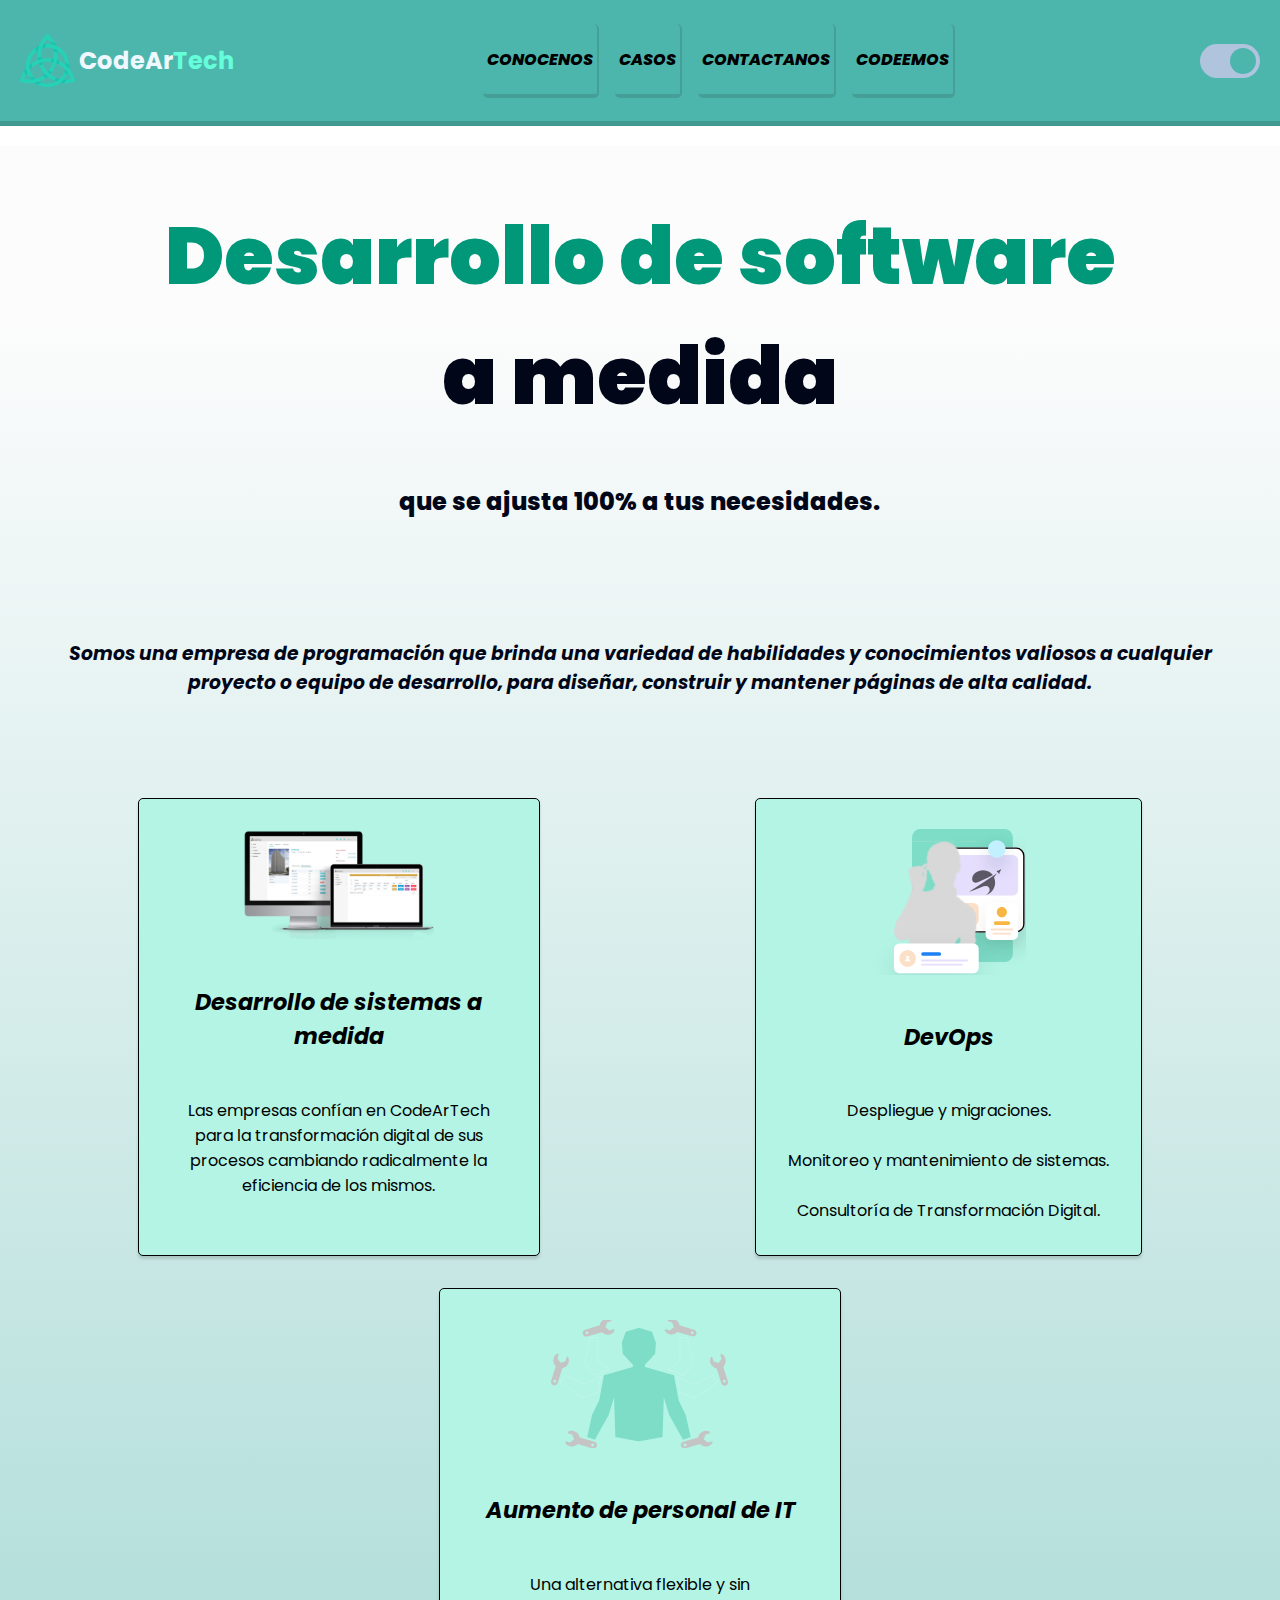
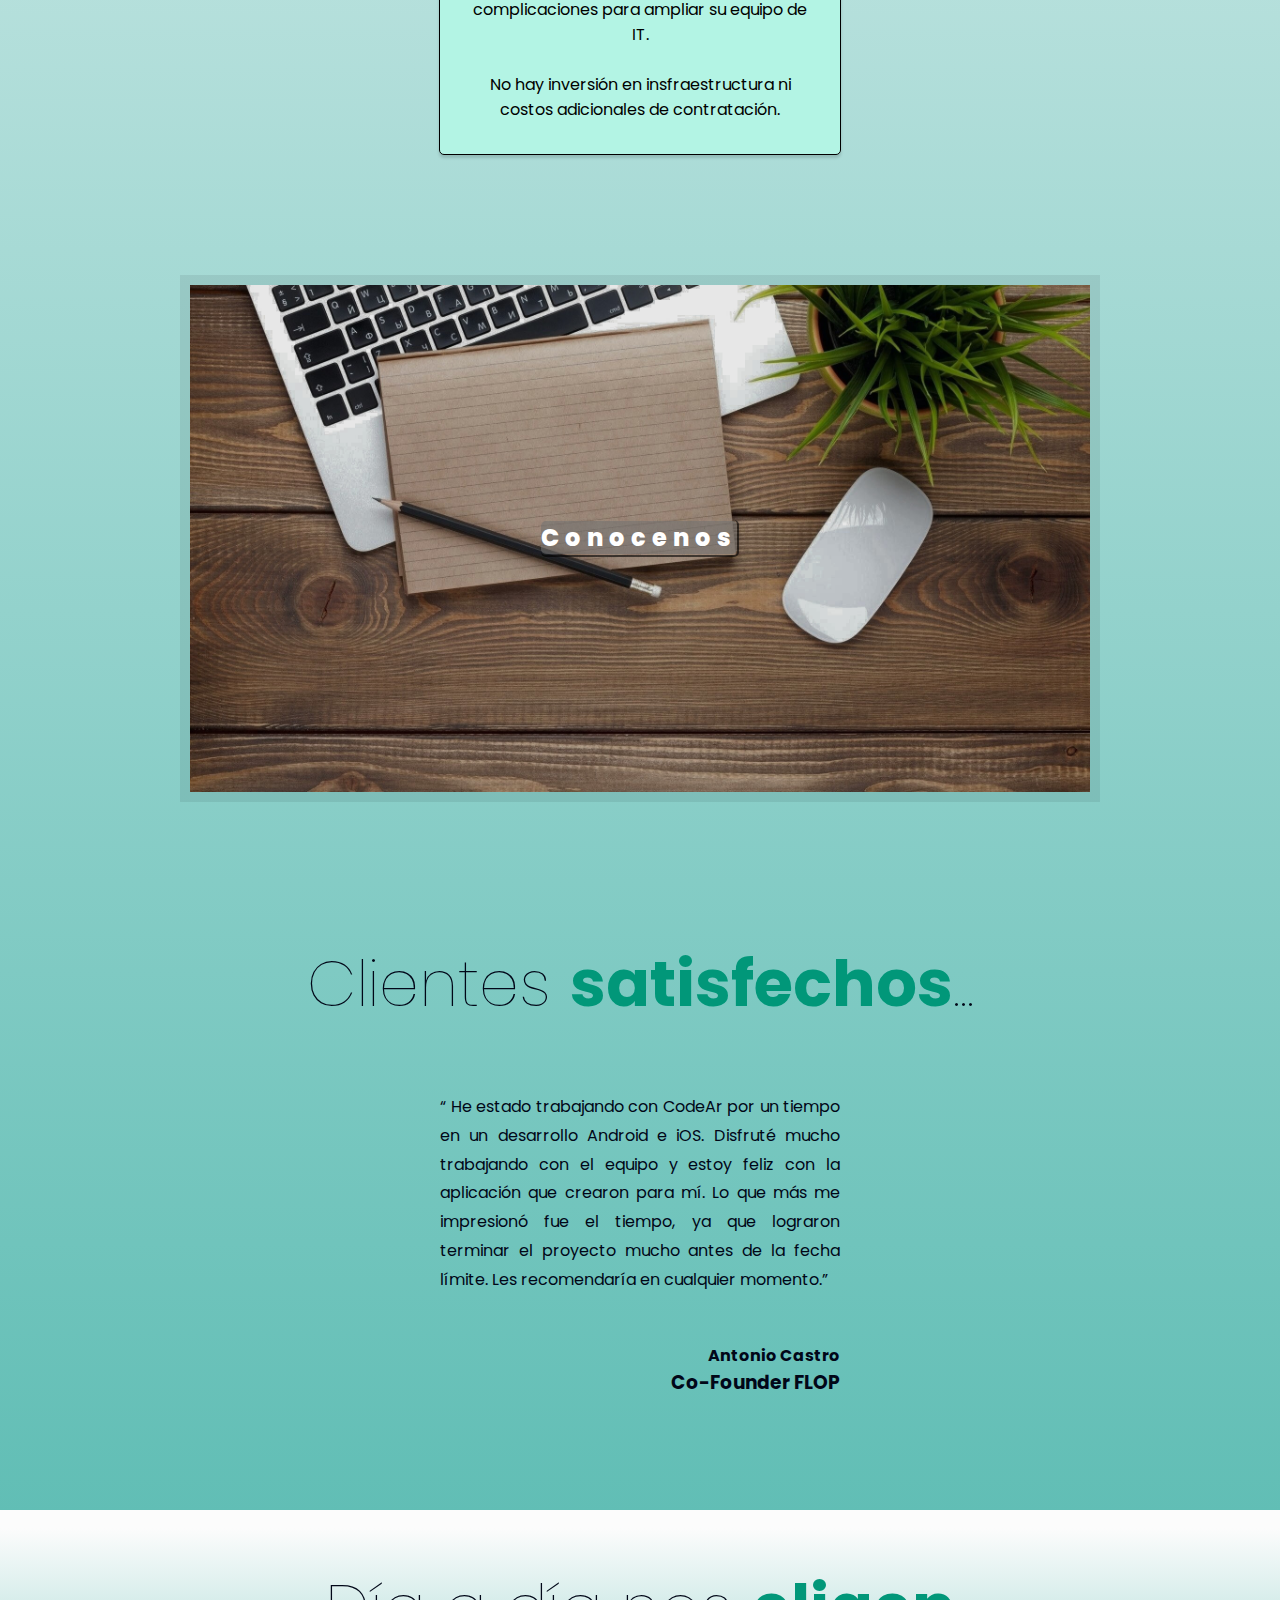
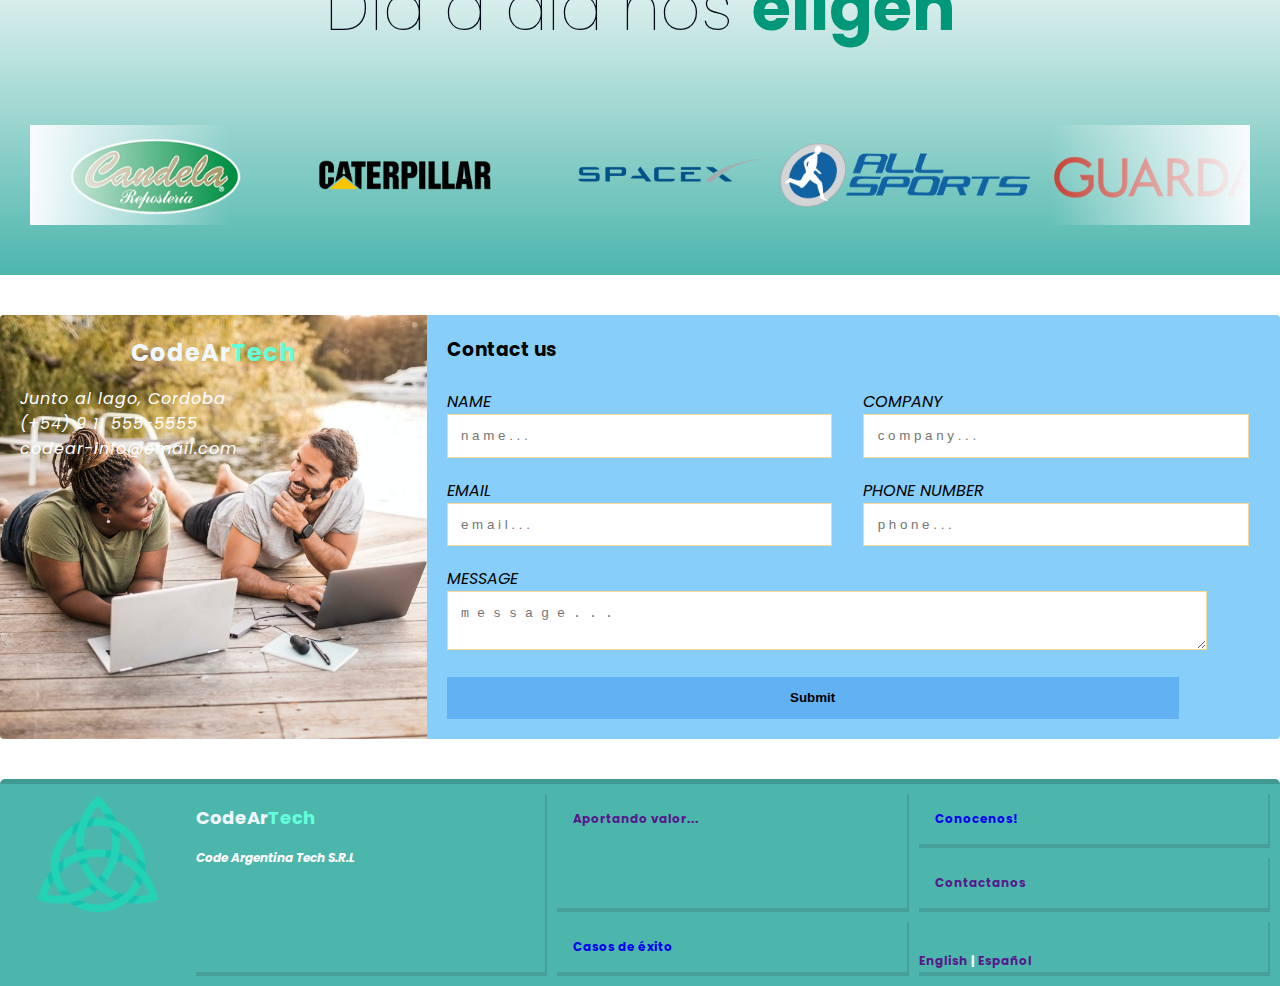
==== commit b1f307d7: "Add files via upload" ====
--- a/index.html
+++ b/index.html
@@ -13,7 +13,7 @@
     <link href="https://fonts.googleapis.com/css2?family=Roboto:wght@100;400&display=swap" rel="stylesheet">
     <script src="https://kit.fontawesome.com/75770889d9.js" crossorigin="anonymous"></script>
     <!--    js      defer   -->
-    <script src="js/theme.js" type="text/javascript" defer></script>
+    <script src="./js/theme.js" type="text/javascript" defer></script>
     <title>CodearTech - Home</title>
 </head>
 
@@ -32,7 +32,7 @@
                 <h1><span> Desarrollo de software</span></h1>
                 <h1>a medida</h1>
                 <h2>que se ajusta 100% a tus necesidades.</h2>
-                    <h3><i> Somos una empresa de programación que brinda una variedad de habilidades y conocimientos
+                <h3><i> Somos una empresa de programación que brinda una variedad de habilidades y conocimientos
                         valiosos
                         a cualquier proyecto o equipo de desarrollo, para diseñar, construir y mantener páginas de
                         alta calidad.</i></h3>
@@ -41,7 +41,9 @@
                     <div class="valor1">
                         <img src="assets/imgs/valor1.svg" alt="valor1">
                         <div>
-                            <div class="title1"><h3>Desarrollo de sistemas a medida</h3></div>
+                            <div class="title1">
+                                <h3>Desarrollo de sistemas a medida</h3>
+                            </div>
                             <p>Las empresas confían en CodeArTech para la transformación digital de sus procesos
                                 cambiando
                                 radicalmente la eficiencia de los mismos.</p>
@@ -50,7 +52,9 @@
                     <div class="valor2">
                         <img src="assets/imgs/valor2.svg" alt="valor2">
                         <div>
-                            <div class="title2"><h3>DevOps</h3></div>
+                            <div class="title2">
+                                <h3>DevOps</h3>
+                            </div>
                             <p>Despliegue y migraciones. <br><br> Monitoreo y mantenimiento de sistemas. <br><br>
                                 Consultoría de Transformación Digital.</p>
                         </div>
@@ -58,7 +62,9 @@
                     <div class="valor3">
                         <img src="assets/imgs/valor3.svg" alt="valor3">
                         <div>
-                            <div class="title3"><h3>Aumento de personal de IT</h3></div>
+                            <div class="title3">
+                                <h3>Aumento de personal de IT</h3>
+                            </div>
                             <p>Una alternativa flexible y sin complicaciones para ampliar su equipo de IT. <br>
                                 <br> No hay inversión en insfraestructura ni costos
                                 adicionales de contratación.
@@ -178,7 +184,8 @@
                         </div>
                         <div class="slide-block">
                             <a href="https://electropunto.com.ar/" target="_blank" rel="noopener noreferrer">
-                                <img src="assets/imgs/logo_electro_brand.png" height="100" width="250" alt="electro_punto_logo" />
+                                <img src="assets/imgs/logo_electro_brand.png" height="100" width="250"
+                                    alt="electro_punto_logo" />
                             </a>
                         </div>
                         <div class="slide-block">
@@ -289,9 +296,9 @@
         </footer>
 
     </div>
-     <script src="./js/script.js" type="text/javascript"></script>
-     <script src="./js/index.js" type="text/javascript"></script>
-   
+    <script src="./js/script.js" type="text/javascript"></script>
+    <script src="./js/index.js" type="text/javascript"></script>
+
 </body>
 
 </html>--- a/css/style.css
+++ b/css/style.css
@@ -8,8 +8,8 @@
 
 body {
     color: #000;
-    font-family: 'Monserrat', sans-serif;
-    background-color: var(--background);
+    font-family: 'Poppins', sans-serif;
+    background-color: var(--background-index);
     /* font-family: 'Poppins', sans-serif; */
     /* font-family: 'Roboto', sans-serif; */
 }
@@ -57,12 +57,11 @@
 }
 
 .contenedor .section {
-    background: var(--background-main);
+    background: var(--background-main-index);
     grid-area: section;
 }
 
 /* Seccion 1 */
-
 .contenedor .section-1 h1{
     font-size: 5rem;
     font-weight: 900;
@@ -83,7 +82,7 @@
 .section-1 h2,
 .section-1>h3,
 .section-1 h4{
-    color: var(--text-p) !important;
+    color: var(--text-P) !important;
 }
 
 .contenedor .section-1 p,
@@ -226,10 +225,10 @@
 
 /* Seccion 3 */
 .contenedor .carrousel{
-    background-color: var(--background);
+    background-color: var(--background-index);
     overflow: hidden;
     padding: 2em;
-    color: var(--text-p);
+    color: var(--text-P);
 }
 
 .carrousel h1{
@@ -248,7 +247,7 @@
     align-items: center;
     border-radius: 5px;
     /* Transición del carrousel */
-    transition: all .8s ease;
+    transition: all .5s ease;
     transform: translateX(0%);
 }
 
@@ -294,13 +293,13 @@
 
 /* Seccion 4 */
 .contenedor .section-4 {
-    background: var(--background-main);
+    background: var(--background-main-index);
 }
 
 .contenedor .section-4 h1{
     text-align: center;
     margin-bottom: 70px;
-    color: var(--text-p);
+    color: var(--text-P);
     font-size: 4em;
     font-weight: 70;
 }
@@ -431,7 +430,7 @@
 .codear-info h2,
 .header h2,
 footer h2 {
-    color: rgb(22, 53, 104);
+    color: var(--text-tech);
 }
 
 /****************
--- a/css/mode_dark_light.css
+++ b/css/mode_dark_light.css
@@ -27,8 +27,8 @@
     --text-span: #019779;
     --text-tech: #64ffda;
 
-    --title: ;
-    --sub-title: ;
+    --title: #212121;
+    --sub-title: #292929;
 
     --background: #fcfcfc;
     /* --background: #EEEE; */
@@ -36,6 +36,7 @@
     --background-nav: #4db6ac;
     /* --background-main: #B0C4DE; */
     --background-main: linear-gradient(#E0F2F1 5%, rgb(22, 53, 104));
+    --background-main-index: linear-gradient(#fcfcfc 5%, #4db6ac);
     --background-card_us: #a5f3eb; /*  #f5f4f4  */
     --background-card_values: #b3f4e4;
     --background-redes: #4db6ac;
@@ -47,19 +48,20 @@
     --nav-color: #fafafa;
     --button: #4db6ac;
 
-    --text-p: #F5F5F5;
+    --text-p: #e3e2e2; /* #F5F5F5; */
     --text-nav: #E4E9F7;
     --text-span: #019779;
     --text-tech: #64ffda;
 
-    --title: ;
-    --sub-title: ;
+    --title: #f5f5f5;
+    --sub-title: #e3e2e2; /* #fafafa*/
 
     --background: #616161;
     /* --background: #212121; */
     --background-nav: #00796b;
     --background-main: #757575;
     /* --background-main: linear-gradient(#481c61 5%, #311B92); */
+    --background-main-index: linear-gradient(#212121 5%, #004d40);
     --background-card_us: #468079;     /*  757575  */
     --background-card_values: #02b692;
     --background-redes: #00796b;
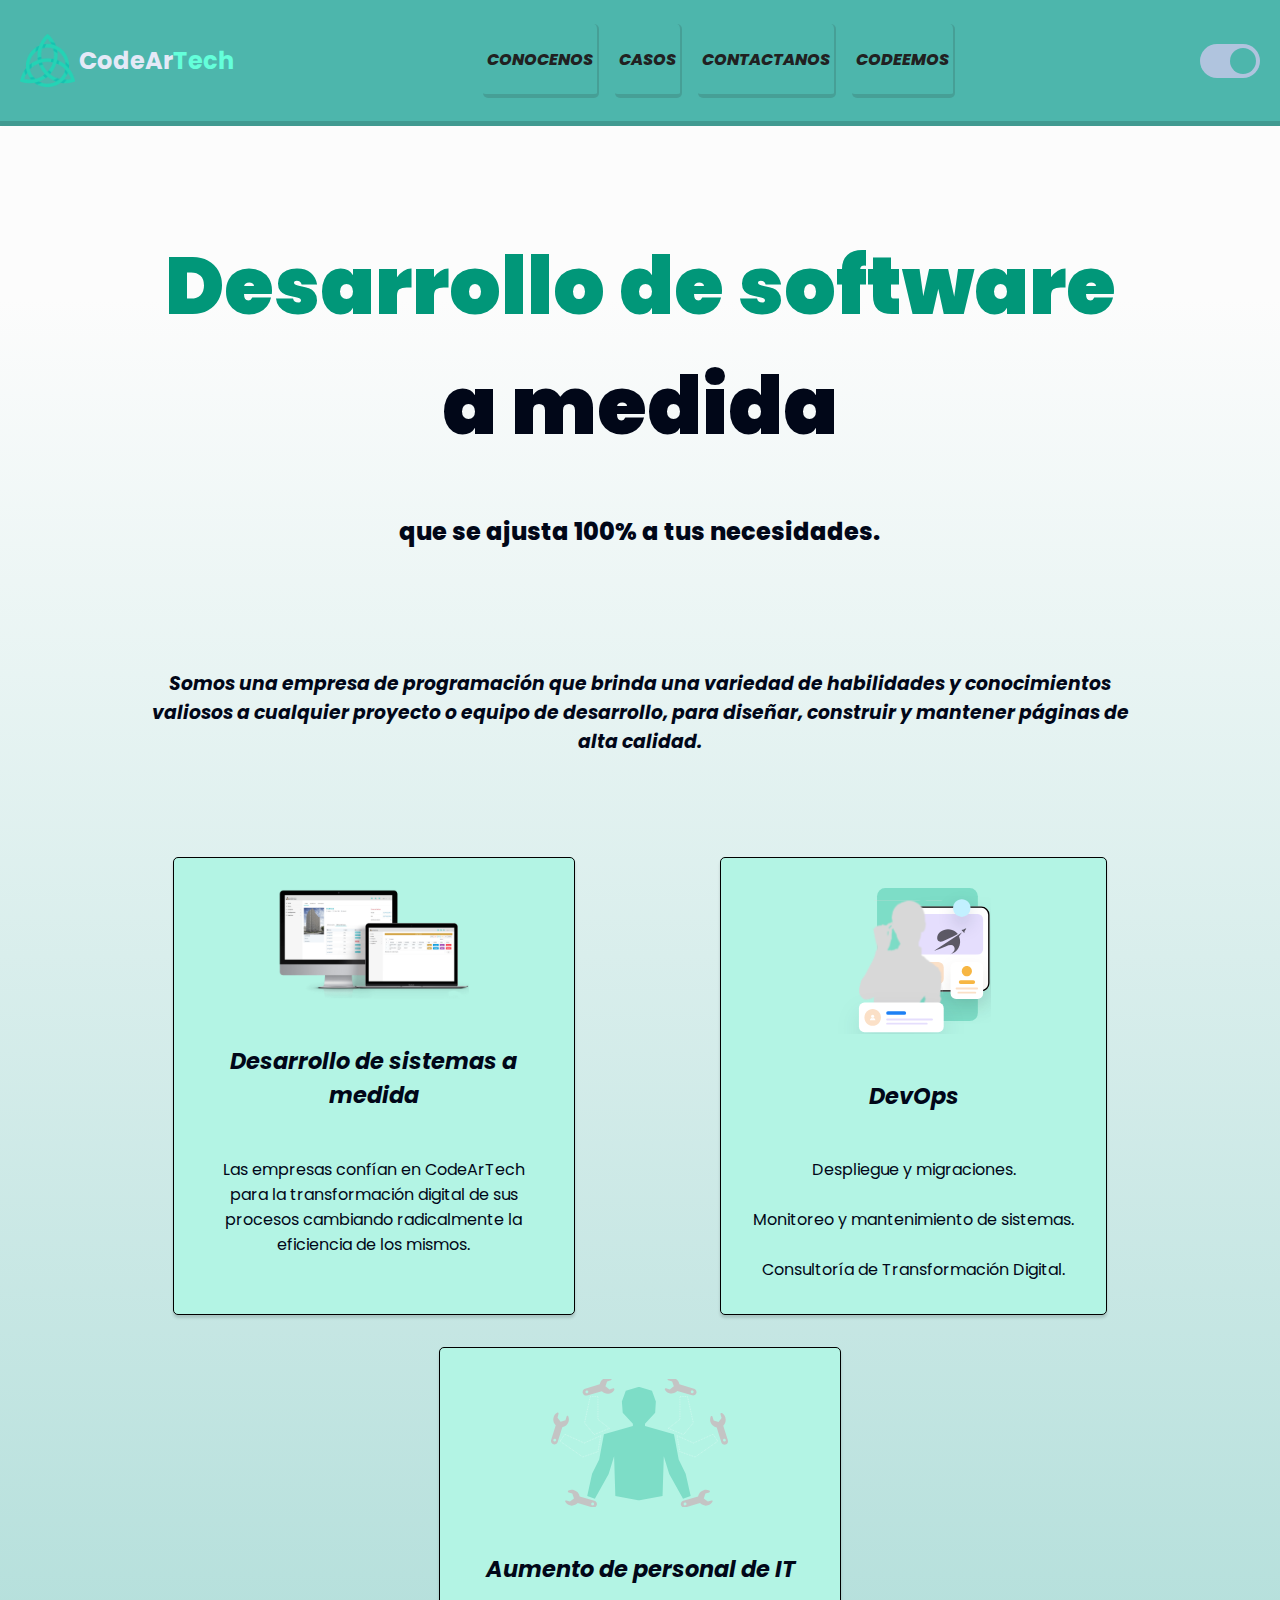
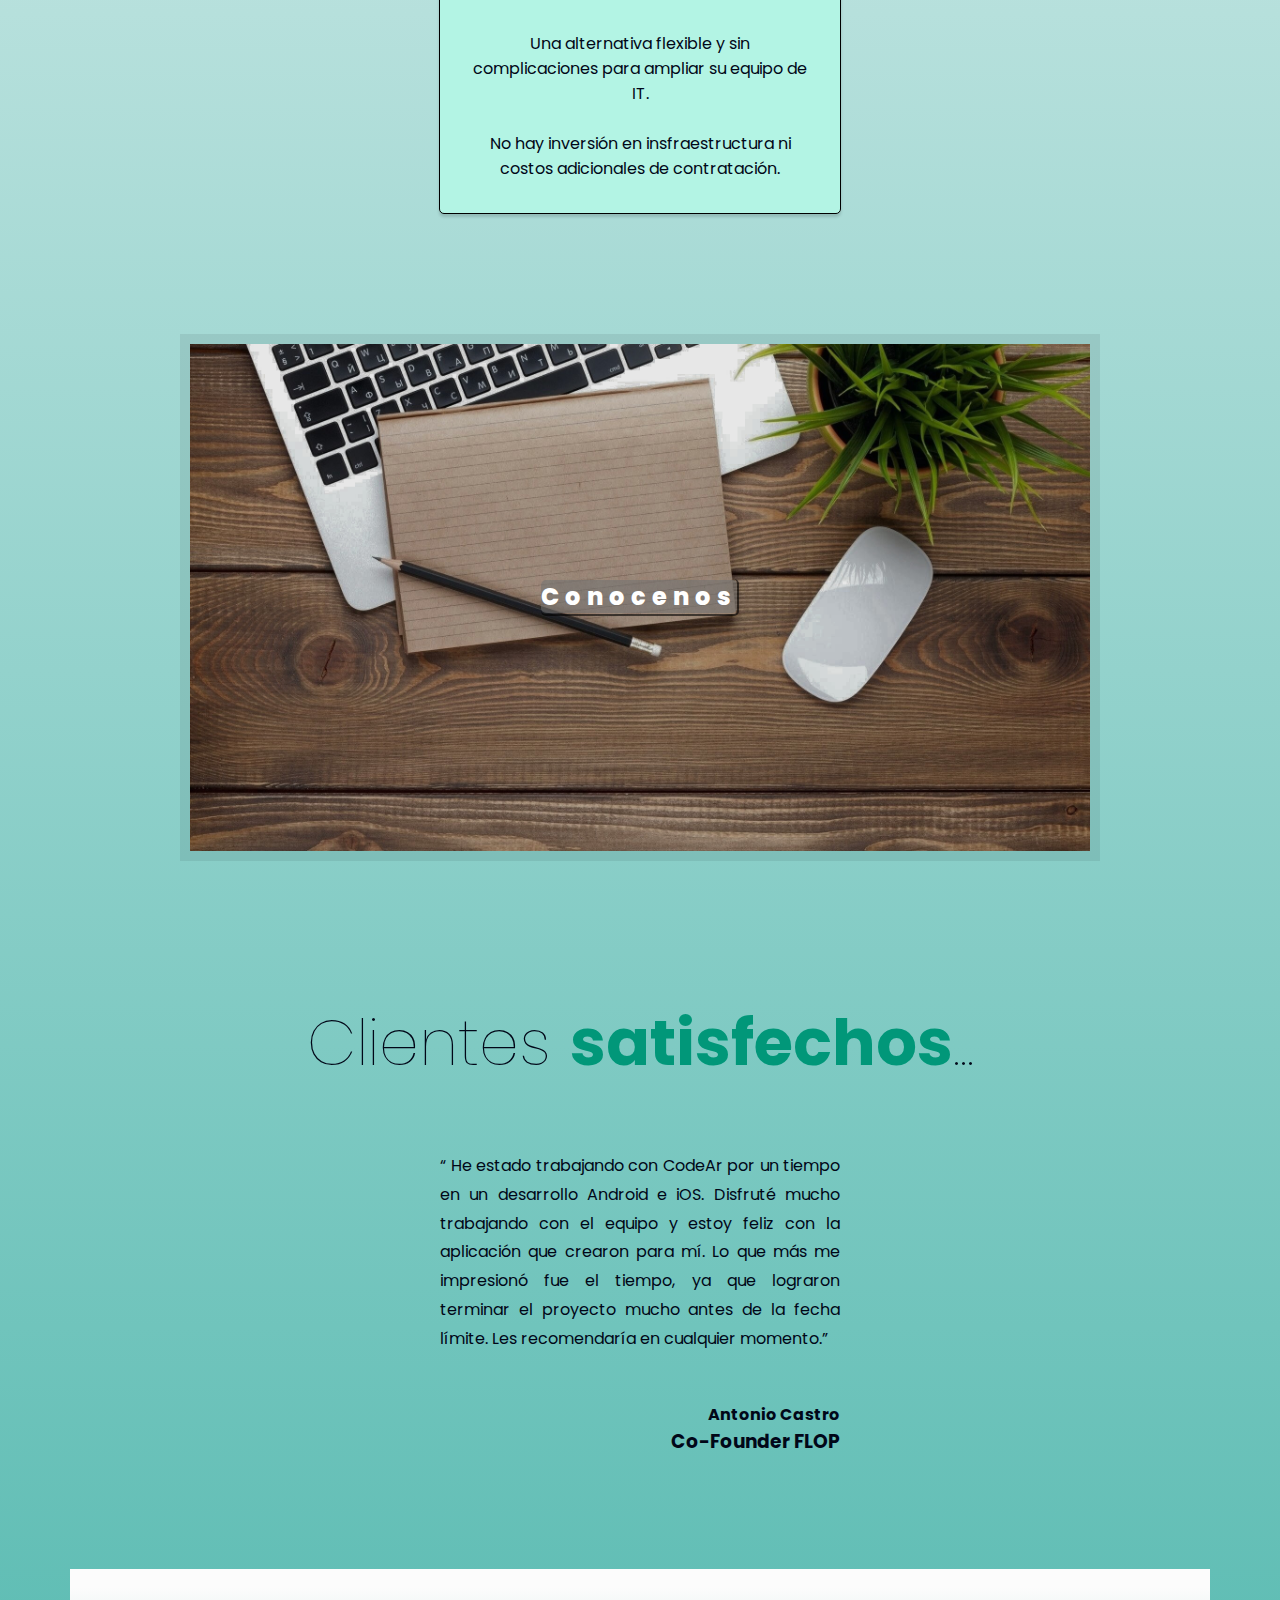
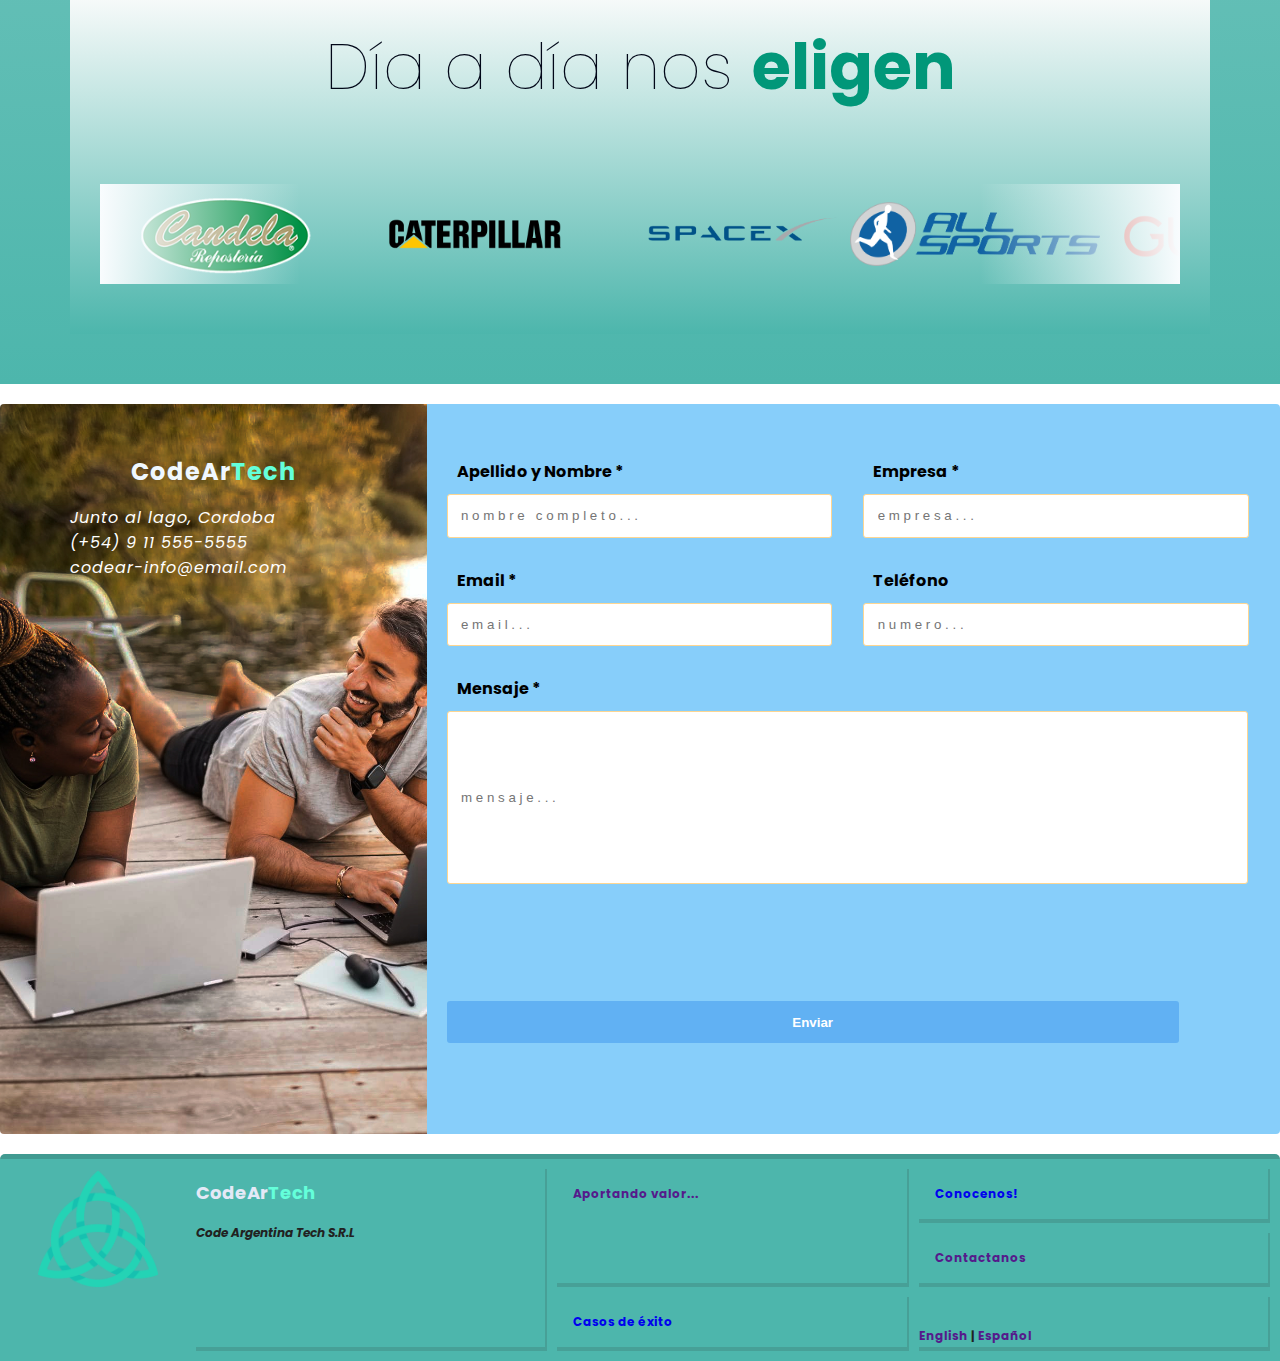
==== commit b7d3d171: "Add files via upload" ====
--- a/index.html
+++ b/index.html
@@ -6,6 +6,7 @@
     <meta http-equiv="X-UA-Compatible" content="IE=edge">
     <meta name="viewport" content="width=device-width, initial-scale=1.0">
     <!--    css     -->
+    <link rel="stylesheet" href="css/contact_us.css">
     <link rel="stylesheet" href="css/style.css">
     <link rel="stylesheet" href="css/header_footer.css">
     <link rel="stylesheet" href="css/mode_dark_light.css">
@@ -95,7 +96,7 @@
                     <li class="img_y_texto">
                         <img src="assets/imgs/Contact_us.jpg" alt="contacto">
                         <h2 class="nombreseccion">
-                            <a href="#">
+                            <a href="contact_us.html">
                                 Contactanos
                         </h2>
                         </a>
@@ -103,7 +104,7 @@
                     <li class="img_y_texto">
                         <img src="assets/imgs/codea.png" alt="busqueda_trabajo">
                         <h2 class="nombreseccion">
-                            <a href="#">¡Codeá con nosotros!
+                            <a href="codeemos.html">¡Codeá con nosotros!
                         </h2>
                         </a>
                     </li>
@@ -260,33 +261,94 @@
         </div>
 
         <div class="contact">
-            <h3>Contact us</h3>
             <br>
-            <form>
-                <p>
-                    <label><i>NAME</i></label>
-                    <input type="text" name="name" required placeholder="n a m e . . .">
-                </p>
-                <p>
-                    <label><i>COMPANY</i></label>
-                    <input type="text" name="company" required placeholder="c o m p a n y . . .">
-                </p>
-                <p>
-                    <label><i>EMAIL</i></label>
-                    <input type="email" name="email" required placeholder="e m a i l . . .">
-                </p>
-                <p>
-                    <label><i>PHONE NUMBER</i></label>
-                    <input type="text" name="phone" placeholder="p h o n e . . .">
-                </p>
-                <p class="full">
-                    <label><i>MESSAGE</i></label>
-                    <textarea name="message" cols="5" required placeholder="m e s s a g e . . ."></textarea>
-                </p>
-                <p class="full">
-                    <button type="submit">Submit</button>
-                </p>
+            <form action="https://formspree.io/f/xeqwdyjo" method="POST" class="formulario" id="formulario"
+                autocomplete="off">
+
+                <!-- NOMBRE -->
+                <div class="formulario__grupo" id="grupo__nombre">
+                    <label for="nombre" class="formulario__label">Apellido y Nombre
+                        <span>*</span>
+                    </label>
+                    <div class="formulario__grupo-input">
+                        <input type="text" class="formulario__input" name="nombre" id="nombre" required
+                            placeholder="n o m b r e   c o m p l e t o . . .">
+                        <i class="formulario__validacion-estado fas fa-times-circle"></i>
+                    </div>
+                    <p class="formulario__input-error">El apellido y nombre debe ocupar de 3 a 16 dígitos y solo puede
+                        contener letras.</p>
+                </div>
+
+                <!-- COMPAÑIA -->
+                <div class="formulario__grupo" id="grupo__compania">
+                    <label for="compania" class="formulario__label">Empresa
+                        <span>*</span>
+                    </label>
+                    <div class="formulario__grupo-input">
+                        <input type="text" class="formulario__input" name="compania" id="compania" required
+                            placeholder="e m p r e s a . . .">
+                        <i class="formulario__validacion-estado fas fa-times-circle"></i>
+                    </div>
+                    <p class="formulario__input-error">El nombre de la compañia debe ocupar de 2 a 16 dígitos y solo
+                        puede contener letras.</p>
+                </div>
+
+                <!-- EMAIL -->
+                <div class="formulario__grupo" id="grupo__correo">
+                    <label for="correo" class="formulario__label">Email
+                        <span>*</span>
+                    </label>
+                    <div class="formulario__grupo-input">
+                        <input type="email" class="formulario__input" name="correo" id="correo" required
+                            placeholder="e m a i l . . .">
+                        <i class="formulario__validacion-estado fas fa-times-circle"></i>
+                    </div>
+                    <p class="formulario__input-error">El correo solo puede contener letras, numeros, puntos y guiones.
+                    </p>
+                </div>
+
+                <!-- TELEFONO -->
+                <div class="formulario__grupo" id="grupo__telefono">
+                    <label for="telefono" class="formulario__label">Teléfono</label>
+                    <div class="formulario__grupo-input">
+                        <input type="text" class="formulario__input" name="telefono" id="telefono"
+                            placeholder="n u m e r o . . .">
+                        <i class="formulario__validacion-estado fas fa-times-circle"></i>
+                    </div>
+                    <p class="formulario__input-error">El telefono solo puede contener numeros y el maximo son 14
+                        dígitos.</p>
+                </div>
+
+                <!-- MENSAJE -->
+
+                <div class="formulario__grupo" id="grupo__mensaje">
+                    <label for="mensaje" class="formulario__label">Mensaje
+                        <span>*</span>
+                    </label>
+                    <div class="formulario__grupo-input">
+                        <input name="mensaje" cols="30" type="text" class=" formulario__input" id="mensaje" required
+                            placeholder="m e n s a j e . . .">
+                        <i class="formulario__validacion-estado fas fa-times-circle"></i>
+                    </div>
+
+                    <p class="formulario__input-error">El mensaje tiene que ser de 10 a 70 dígitos y solo puede contener
+                        letras.</p>
+                </div>
+
+
+                <div class="formulario__mensaje" id="formulario__mensaje">
+                    <p><i class="fas fa-exclamation-triangle"></i> <b>Error:</b> Por favor rellena el formulario
+                        correctamente. </p>
+                </div>
+
+                <div class="formulario__grupo" id="formulario__grupo-btn-enviar">
+                    <button type="submit" class="formulario__btn">Enviar</button>
+                    <p class="formulario__mensaje-exito" id="formulario__mensaje-exito">Formulario enviado
+                        exitosamente!</p>
+                </div>
+
             </form>
+
         </div>
 
         <!--    contact     form    -->
@@ -297,6 +359,7 @@
 
     </div>
     <script src="./js/script.js" type="text/javascript"></script>
+    <script src="./js/contact_us-fspree.js" type="text/javascript"></script>
     <script src="./js/index.js" type="text/javascript"></script>
 
 </body>
--- a/css/contact_us.css
+++ b/css/contact_us.css
@@ -0,0 +1,347 @@
+@import url('https://fonts.googleapis.com/css?family=Poppins:200,300,400,500,600,700,800,900&display=swap');
+@import url('https://fonts.googleapis.com/css2?family=Montserrat:wght@200;400;600&display=swap');
+
+* {
+    margin: 0;
+    padding: 0;
+}
+
+body {
+    color: #000;
+    font-family: 'Poppins', sans-serif;
+    background: var(--background);
+}
+
+.contenedor {
+    display: grid;
+    grid-template-columns: repeat(3, 1fr);
+    grid-template-areas:
+        "header header header"
+        "section section section"
+        "codear-info contact contact"
+        "maps maps maps"
+        "footer footer footer";
+}
+
+.header {
+    grid-area: header;
+    padding: 20px;
+}
+
+.contenedor .section {
+    grid-area: section;
+    background: var(--background-main-index);
+    color: var(--text-p);
+    border-radius: 4px 4px 0 0;
+    padding: 50px 70px;
+}
+
+.contenedor .codear-info {
+    grid-area: codear-info;
+    padding: 50px 70px;
+    border-radius: 4px 0 0 4px;
+    background-image: url("../assets/imgs/remote_workers_at_lake.jpg");
+    background-size: cover;
+    background-repeat: no-repeat;
+    background-position: center center;
+    letter-spacing: 1px;
+    min-height: 70vh;
+    margin-top: 20px;
+}
+
+.codear-info span {
+    color: aliceblue;
+}
+
+.codear-info h2,
+.codear-info ul {
+    color: #fff;
+    margin: 0 0 1rem 0;
+    text-align: center;
+    list-style: none;
+}
+
+.codear-info ul li {
+    list-style: none;
+    padding: 0;
+    text-align: left;
+}
+
+.codear-info h2 {
+    color: var(--text-tech);
+}
+
+/****************
+    FORM  STYLES
+*****************/
+.contenedor .contact {
+    background: lightskyblue;
+    grid-area: contact;
+    padding: 20px;
+    border-radius: 0 4px 4px 0;
+    min-width: 60%;
+    min-height: 70vh;
+    margin-top: 20px;
+}
+
+.contact form {
+    display: grid;
+    grid-template-columns: 1fr 1fr;
+    grid-gap: 20px;
+}
+
+.contact p {
+    margin: 00;
+}
+
+.contact label {
+    display: block;
+}
+
+.contact #grupo__mensaje {
+    grid-column: 1/3;
+    min-height: 35vh;
+}
+
+.contact #formulario__grupo-btn-enviar {
+    grid-column: 1/3;
+}
+
+.formulario__grupo #mensaje {
+    min-height: 16vh;
+    width: 95%;
+}
+
+.contact input {
+    width: 90%;
+    border: 1px solid #FDD692;
+    padding: 1em;
+}
+
+
+
+.contact button {
+    background: rgb(97, 177, 243);
+    cursor: pointer;
+    border: 0;
+    text-transform: capitalize;
+    font-weight: 800;
+}
+
+/********************
+
+        j s
+
+********************/
+.formulario__label {
+    display: block;
+    font-weight: 700;
+    padding: 10px;
+    cursor: pointer;
+}
+
+.formulario__grupo-input {
+    position: relative;
+}
+
+.formulario__input {
+
+    background: #fff;
+    border-radius: 3px;
+
+}
+
+/**/
+#grupo__mensaje {
+    width: 100%;
+    height: 100px;
+}
+
+.formulario__input:focus {
+    border: 3px solid #0075FF;
+    outline: none;
+    box-shadow: 3px 0px 30px rgba(163, 163, 163, 0.4);
+}
+
+.formulario__input-error {
+    font-size: 12px;
+    margin-bottom: 0;
+    display: none;
+    position: absolute;
+}
+
+.formulario__input-error-activo {
+    display: block;
+}
+
+.formulario__validacion-estado {
+    position: absolute;
+    right: 10px;
+    bottom: 15px;
+    font-size: 16px;
+    opacity: 0;
+}
+
+.formulario__checkbox {
+    margin-right: 10px;
+}
+
+.formulario__grupo-terminos,
+.formulario__mensaje,
+.formulario__grupo-btn-enviar {
+    grid-column: span 2;
+}
+
+.formulario__mensaje {
+    min-height: 45px;
+    height: max-content;
+    line-height: 45px;
+    background: #F66060;
+    padding: 0 15px;
+    border-radius: 3px;
+    display: none;
+}
+
+.formulario__mensaje-activo {
+    display: block;
+}
+
+.formulario__mensaje p {
+    margin: 0;
+}
+
+.formulario__btn {
+    background: #000;
+    color: #fff;
+    font-weight: bold;
+    border-radius: 3px;
+    width: 97%;
+    padding: 1em;
+}
+
+.formulario__grupo-btn-enviar {
+    display: flex;
+    flex-direction: column;
+    align-items: center;
+}
+
+.formulario__mensaje-exito {
+    font-size: 14px;
+    color: #119200;
+    display: none;
+}
+
+.formulario__mensaje-exito-activo {
+    display: block;
+}
+
+/* ---------  estilos para validacion --------- */
+.formulario__grupo-correcto .formulario__validacion-estado {
+    color: #1ed12d;
+    opacity: 1;
+}
+
+.formulario__grupo-incorrecto .formulario__label {
+    color: #bb2929;
+}
+
+.formulario__grupo-incorrecto .formulario__validacion-estado {
+    color: #bb2929;
+    opacity: 1;
+}
+
+.formulario__grupo-incorrecto .formulario__input {
+    border: 3px solid #bb2929;
+}
+
+/*fin JS*/
+
+/******ANIMACIÓN/TRANSICIÓN********/
+
+.contact button:hover,
+.contact button:focus {
+    background: rgb(1, 62, 160);
+    color: #fff;
+    transition: 1s ease-in-out;
+}
+
+
+.contenedor .maps {
+    grid-area: maps;
+}
+
+.maps iframe {
+    border: #00bfa5 solid 4px;
+    border-radius: 20px;
+    margin: 20px 0 20px 0;
+    width: 99%;
+    height: 40vh;
+}
+
+.contenedor .footer {
+    grid-area: footer;
+}
+
+/******************
+    Media  Queeries
+*******************/
+
+/* Diseño responsive para tablets (landscape) */
+@media screen and (max-width: 800px) {
+    .contenedor {
+        grid-template-areas: "header header header"
+            "section section section"
+            "codear-info codear-info codear-info"
+            "contact contact contact"
+            "maps maps maps"
+            "footer footer footer";
+        gap: 0;
+    }
+
+    .codear-info {
+        margin-bottom: 0;
+    }
+
+    .contact {
+        margin-top: 0;
+    }
+
+}
+
+
+/* Diseño responsive para celulares (landscape) y tablets (portrait) */
+@media screen and (max-width: 600px) {
+    .contenedor {
+        grid-template-areas: "header header header"
+            "section section section"
+            "codear-info codear-info codear-info"
+            "contact contact contact"
+            "maps maps maps"
+            "footer footer footer";
+    }
+
+    .codear-info {
+        grid-area: codear-info;
+        letter-spacing: 3px;
+    }
+
+    .contact form div {
+        display: grid;
+        grid-column: 1/3;
+    }
+}
+
+
+
+
+/* Diseño responsive para celulares (portrait) */
+@media screen and (max-width: 400px) {
+    .contenedor {
+        grid-template-areas: "header header header"
+            "section section section"
+            "codear-info codear-info codear-info"
+            "contact contact contact"
+            "maps maps maps"
+            "footer footer footer";
+    }
+}--- a/css/style.css
+++ b/css/style.css
@@ -7,25 +7,14 @@
 }
 
 body {
-    color: #000;
     font-family: 'Poppins', sans-serif;
     background-color: var(--background-index);
-    /* font-family: 'Poppins', sans-serif; */
-    /* font-family: 'Roboto', sans-serif; */
 }
 
 .contenedor {
     width: 100%;
-    /* margin: 0 auto; */
-    /*auto permite centrar nuestra página en forma horizontal*/
     display: grid;
-    row-gap: 20px;
-    /*nos ahorramos tenes que poner márgenes entre los elementos*/
-    
-    /*3 columnas: section (con 2 widgets) - sidebar*/
     grid-template-columns: repeat(3, 1fr);
-
-    /*4 filas: header, section, contact-form, footer*/
     grid-template-rows: repeat(4, auto);
 
     grid-template-areas: "header header header"
@@ -37,15 +26,8 @@
 /****************
     MAIN STYLES
 *****************/
-/* .contenedor>div, */
-.contenedor .header
-/*, .contenedor .section, */
-/* .contenedor .slider, */
-/* .contenedor .section-2 .contenedor .carrousel, */
-/* .contenedor .section-4  */
-{
+.contenedor .header {
     padding: 20px;
-    /* border-radius: 4px; */
 }
 
 .contenedor .section-1,
@@ -62,37 +44,37 @@
 }
 
 /* Seccion 1 */
-.contenedor .section-1 h1{
+.contenedor .section-1 h1 {
     font-size: 5rem;
     font-weight: 900;
     text-align: center;
 }
 
-.contenedor .section-1 h2{
+.contenedor .section-1 h2 {
     text-align: center;
     margin: 2em 0 5em 0;
     font-weight: 800;
 }
 
-.contenedor .section-1 h1 span{
+.contenedor .section-1 h1 span {
     color: var(--text-span);
 }
 
 .section-1 h1,
 .section-1 h2,
 .section-1>h3,
-.section-1 h4{
-    color: var(--text-P) !important;
+.section-1 h4 {
+    color: var(--text-p);
 }
 
 .contenedor .section-1 p,
-.contenedor .section-1 h3{
+.contenedor .section-1 h3 {
     text-align: center;
     margin: 2em;
 }
 
-.contenedor .section-1 .valor_cards{
-    display:flex;
+.contenedor .section-1 .valor_cards {
+    display: flex;
     flex-flow: row wrap;
     justify-content: space-around;
     padding-top: 3em;
@@ -101,12 +83,12 @@
 .section-1 .valor1,
 .section-1 .valor2,
 .section-1 .valor3 {
-    background-color:var(--background-card_values);
+    background-color: var(--background-card_values);
     border: #000 solid 1px;
     max-width: 400px;
     padding-top: 30px;
     margin: 1em;
-    display:flex;
+    display: flex;
     flex-direction: column;
     align-items: center;
     border-radius: 5px;
@@ -116,14 +98,14 @@
 
 .section-1 .valor1 .title1,
 .section-1 .valor2 .title2,
-.section-1 .valor3 .title3{
+.section-1 .valor3 .title3 {
     font-size: larger;
     font-style: italic;
 }
 
 .valor1:hover,
 .valor2:hover,
-.valor3:hover{
+.valor3:hover {
     background-color: var(--background-hover);
     transform: scale(1.05);
     color: #333;
@@ -195,8 +177,13 @@
 }
 
 @keyframes slide {
-    0% {margin-left: 0;}
-    20% {margin-left: 0;}
+    0% {
+        margin-left: 0;
+    }
+
+    20% {
+        margin-left: 0;
+    }
 
     25% {
         margin-left: -100%;
@@ -223,27 +210,28 @@
     }
 }
 
+
 /* Seccion 3 */
-.contenedor .carrousel{
+.contenedor .carrousel {
     background-color: var(--background-index);
     overflow: hidden;
     padding: 2em;
-    color: var(--text-P);
-}
-
-.carrousel h1{
+    color: var(--text-p);
+}
+
+.carrousel h1 {
     text-align: center;
     font-size: 4em;
     font-weight: 70;
 }
 
-.carrousel .grande{
+.carrousel .grande {
     width: 300%;
     min-width: fit-content;
     background: space;
     display: flex;
     flex-flow: row nowrap;
-    justify-content:space-around;
+    justify-content: space-around;
     align-items: center;
     border-radius: 5px;
     /* Transición del carrousel */
@@ -251,24 +239,24 @@
     transform: translateX(0%);
 }
 
-.carrousel .opiniones{
-    max-width:400px;
+.carrousel .opiniones {
+    max-width: 400px;
     line-height: 1.8;
     padding: 3rem;
-
-}
-
-.grande p{
+}
+
+.grande p {
     padding-bottom: 1em;
     text-align: justify;
 }
 
-.grande h4, .grande h3{
+.grande h4,
+.grande h3 {
     text-align: right;
     padding-right: 3rem;
 }
 
-.carrousel .puntos{
+.carrousel .puntos {
     width: 100%;
     margin: 1em 0 0 0;
     padding: .4em;
@@ -279,14 +267,14 @@
     list-style-type: none;
 }
 
-.carrousel .punto{
+.carrousel .punto {
     width: 2em;
     height: 2em;
     margin: .2em;
 }
 
-.carrousel .punto.activo i{
-    color: var(--background-nav) !important;
+.contenedor .carrousel .punto.activo i {
+    color: var(--text-span);
 }
 
 
@@ -296,22 +284,18 @@
     background: var(--background-main-index);
 }
 
-.contenedor .section-4 h1{
+.contenedor .section-4 h1 {
     text-align: center;
     margin-bottom: 70px;
-    color: var(--text-P);
+    color: var(--text-p);
     font-size: 4em;
     font-weight: 70;
 }
 
-.contenedor .section-4 .slide-block img{
+.contenedor .section-4 .slide-block img {
     object-fit: contain;
 }
 
-
-
-/********/
-/********/
 @keyframes scroll {
     0% {
         transform: translateX(0);
@@ -323,7 +307,6 @@
 }
 
 .contenedor .section-4 .slider-block {
-    /*box-shadow: 0 10px 20px -5px rgba(0, 0, 0, 0.125);*/
     height: 100px;
     margin: auto;
     overflow: hidden;
@@ -366,7 +349,6 @@
 
 .contenedor .section-4 .slider-block {
     background: transparent;
-    /*box-shadow: 0 10px 20px -5px rgba(0, 0, 0, 0.125);*/
     height: 100px;
     margin: auto;
     overflow: hidden;
@@ -385,7 +367,7 @@
 }
 
 .contenedor .carrousel span,
-.contenedor .section-4 span{
+.contenedor .section-4 span {
     color: var(--text-span);
     font-weight: 700;
 }
@@ -405,11 +387,9 @@
     letter-spacing: 1px;
     padding: 20px;
     border-radius: 4px 0 0 4px;
-    }
-
-.codear-info span,
-.header span,
-footer span {
+}
+
+.codear-info span {
     color: aliceblue;
 }
 
@@ -427,9 +407,7 @@
     text-align: left;
 }
 
-.codear-info h2,
-.header h2,
-footer h2 {
+.codear-info h2 {
     color: var(--text-tech);
 }
 
@@ -478,8 +456,8 @@
     font-weight: 800;
 }
 
+
 /******ANIMACIÓN/TRANSICIÓN********/
-
 .contact button:hover,
 .contact button:focus {
     background: rgb(1, 62, 160);
@@ -487,20 +465,6 @@
     transition: 1s ease-in-out;
 }
 
-.nav-list li:hover,
-.logo:hover,
-.valor:hover,
-.casos:hover,
-.conocenos:hover,
-.contactanos:hover {
-    background: rgba(65, 105, 225, 0.171);
-    color: #fff;
-    transition: 0.5s ease-in-out;
-}
-
-.redes i:hover {
-    color: rgb(22, 53, 104) !important;
-}
 /*  FIN     contact     form    */
 
 
@@ -516,16 +480,14 @@
             "codear-info codear-info codear-info"
             "contact contact contact"
             "footer footer footer";
-            gap: 0;
-    }
-
-    /* Pasé todo lo relativo a header y footer a header_footer.css */
-
-    .codear-info{
+        gap: 0;
+    }
+
+    .codear-info {
         margin-bottom: 0;
     }
 
-    .contact{   
+    .contact {
         margin-top: 0;
     }
 
@@ -544,20 +506,15 @@
             "codear-info codear-info codear-info"
             "contact contact contact"
             "footer footer footer";
-        /* grid-gap: 20px; */
-    }
-
-
-    .contenedor .section-1 h1{
+    }
+
+
+    .contenedor .section-1 h1 {
         font-size: 3em;
     }
 
     .nombreseccion a {
-        text-decoration: none;
-        color: white;
         letter-spacing: 0;
-        background-color: #7171718a;
-        border-radius: 5px;
     }
 
     .contenedor .section-4 .slider-block::before,
@@ -566,7 +523,6 @@
     }
 
     .codear-info {
-        background: rgb(97, 177, 243);
         grid-area: codear-info;
         letter-spacing: 3px;
     }
@@ -575,9 +531,6 @@
         display: grid;
         grid-column: 1/3;
     }
-
-    /* Pasé todo lo relativo a header y footer a header_footer.css */
-
 }
 
 
@@ -591,36 +544,34 @@
             "codear-info codear-info codear-info"
             "contact contact contact"
             "footer footer footer";
-        /* grid-gap: 20px; */
-    }
-
-    .contenedor .section-1{
+    }
+
+    .contenedor .section-1 {
         padding: 15px;
     }
 
-    .contenedor .section-1 h1{
+    .contenedor .section-1 h1 {
         font-size: 2rem;
     }
-
 
     .contenedor .section-1 p,
     .contenedor .section-1 h2,
-    .contenedor .section-1 h3{
+    .contenedor .section-1 h3 {
         font-size: larger;
     }
 
-    .contenedor .carrousel{
+    .contenedor .carrousel {
         padding: 20px 5px;
     }
 
-    .carrousel .grande{
+    .carrousel .grande {
         align-items: baseline;
     }
 
     .carrousel h1,
-    .contenedor .section-4 h1{
+    .contenedor .section-4 h1 {
         font-size: 1.5rem;
-}
+    }
 
     .codear-info {
         grid-area: codear-info;
--- a/css/header_footer.css
+++ b/css/header_footer.css
@@ -1,4 +1,3 @@
-
 /****************** 
     HEADER STYLES 
 ******************/
@@ -25,9 +24,20 @@
     width: 55px;
 }
 
+header .logo h2,
+footer .copyright h2 {
+    color: var(--text-tech);
+}
+
+
+header .logo h2 span,
+footer .copyright h2 span {
+    color: var(--text-nav);
+}
+
 .abrir,
 .cerrar,
-.nav-list li:first-child{
+.nav-list li:first-child {
     display: none;
 }
 
@@ -54,8 +64,8 @@
 }
 
 .nav-list li a,
-.header a {
-    color: rgb(0, 0, 0);
+header a {
+    color: var(--nav-color);
     display: flex;
     padding: 23px 4px;
     text-decoration: none;
@@ -65,24 +75,38 @@
     BUTTON  UP
 *******************/
 #myBtn {
-    display: none; /* Hidden by default */
-    position: fixed; /* Fixed/sticky position */
-    bottom: 20px; /* Place the button at the bottom of the page */
-    right: 30px; /* Place the button 30px from the right */
-    z-index: 99; /* Make sure it does not overlap */
-    border: none; /* Remove borders */
-    outline: none; /* Remove outline */
-    background-color: var(--button); /* Set a background color */
-    color: white; /* Text color */
-    cursor: pointer; /* Add a mouse pointer on hover */
-    padding: 15px; /* Some padding */
-    border-radius: 10px; /* Rounded corners */
-    font-size: 18px; /* Increase font size */
-  }
-  
-  #myBtn:hover {
-    background-color: #555; /* Add a dark-grey background on hover */
-  }
+    display: none;
+    /* Hidden by default */
+    position: fixed;
+    /* Fixed/sticky position */
+    bottom: 20px;
+    /* Place the button at the bottom of the page */
+    right: 30px;
+    /* Place the button 30px from the right */
+    z-index: 99;
+    /* Make sure it does not overlap */
+    border: none;
+    /* Remove borders */
+    outline: none;
+    /* Remove outline */
+    background-color: var(--button);
+    /* Set a background color */
+    color: white;
+    /* Text color */
+    cursor: pointer;
+    /* Add a mouse pointer on hover */
+    padding: 15px;
+    /* Some padding */
+    border-radius: 10px;
+    /* Rounded corners */
+    font-size: 18px;
+    /* Increase font size */
+}
+
+#myBtn:hover {
+    background-color: #555;
+    /* Add a dark-grey background on hover */
+}
 
 /* ********************* 
     THEME   DARK  LABEL 
@@ -145,9 +169,9 @@
 /**************
     FOOTER
  *************/
- .footer {
+.footer {
     background: rgb(82, 133, 243);
-    color: #fff;
+    color: var(--nav-color);
     text-decoration: none;
     font-size: 12px;
     grid-area: footer;
@@ -181,22 +205,30 @@
 
 .casos {
     grid-area: casos;
-    padding: 1rem;
 
 }
 
 .valor {
     grid-area: valor;
-    padding: 1rem;
 }
 
 .conocenos {
     grid-area: conocenos;
-    padding: 1rem;
 }
 
 .contactanos {
     grid-area: contactanos;
+}
+
+.blog {
+    grid-area: blog;
+}
+
+.casos,
+.valor,
+.conocenos,
+.contactanos,
+.blog {
     padding: 1rem;
 }
 
@@ -212,6 +244,7 @@
 .redes i {
     font-size: 20px;
     margin-bottom: 10px;
+    color: #fff;
 }
 
 footer div {
@@ -223,13 +256,27 @@
     text-decoration: none;
 }
 
-.redes a:hover {
-    color: blue;
+.footer .redes i:hover {
+    color: var(--text-span);
+}
+
+.contenedor .header .logo:hover,
+.contenedor .header .nav-list li:hover,
+.contenedor .footer .logo:hover,
+.contenedor .footer .valor:hover,
+.contenedor .footer .casos:hover,
+.contenedor .footer .conocenos:hover,
+.contenedor .footer .contactanos:hover,
+.contenedor .footer .blog:hover {
+    background: #0197792f;
+    color: #fff;
+    transition: 0.5s ease-in-out;
 }
 
 
 /* Diseño responsive para tablets (landscape) */
 @media screen and (max-width: 800px) {
+
     .abrir,
     .cerrar {
         display: block;
@@ -240,7 +287,7 @@
     }
 
 
-    .nav{
+    .nav {
         opacity: 0;
         visibility: hidden;
         justify-content: center;
@@ -259,23 +306,23 @@
         z-index: 100;
     }
 
-    .nav-list li:first-child{
+    .nav-list li:first-child {
         display: flex;
         width: 5em;
         justify-content: center;
     }
 
-    .nav.visible{
+    .nav.visible {
         opacity: 1;
         visibility: visible;
     }
 
-    .nav-list{
+    .nav-list {
         flex-direction: column;
         align-items: center;
     }
 
-    .cerrar i{
+    .cerrar i {
         position: absolute;
         top: 3rem;
         right: 37%;
@@ -305,16 +352,12 @@
 
 
 /* Diseño responsive para celulares (landscape) y tablets (portrait) */
-@media screen and (max-width: 600px){
+@media screen and (max-width: 600px) {
 
     .footer {
         grid-template-areas: 'brand brand copyright copyright'
-            'valor casos conocenos contactanos'
+            'valor casos conocenos contactanos blog'
             'redes redes redes redes';
-    }
-
-    .redes {
-        text-align: center;
     }
 
     .copyright {
@@ -327,6 +370,7 @@
     .footer .valor {
         min-height: 25px;
         padding: 0;
+        display: flex;
         align-items: center;
         text-align: center;
     }
@@ -350,10 +394,6 @@
 
     .footer_img {
         border: 0;
-    }
-
-    .footer div {
-        height: min-content;
     }
 
     .footer .copyright,
@@ -364,9 +404,13 @@
         min-height: 0;
         padding: 10px;
         align-items: center;
-        
-    }
-    
+
+    }
+
+    .redes {
+        text-align: center;
+    }
+
     .footer .copyright {
         text-align: center;
         padding: 0;
